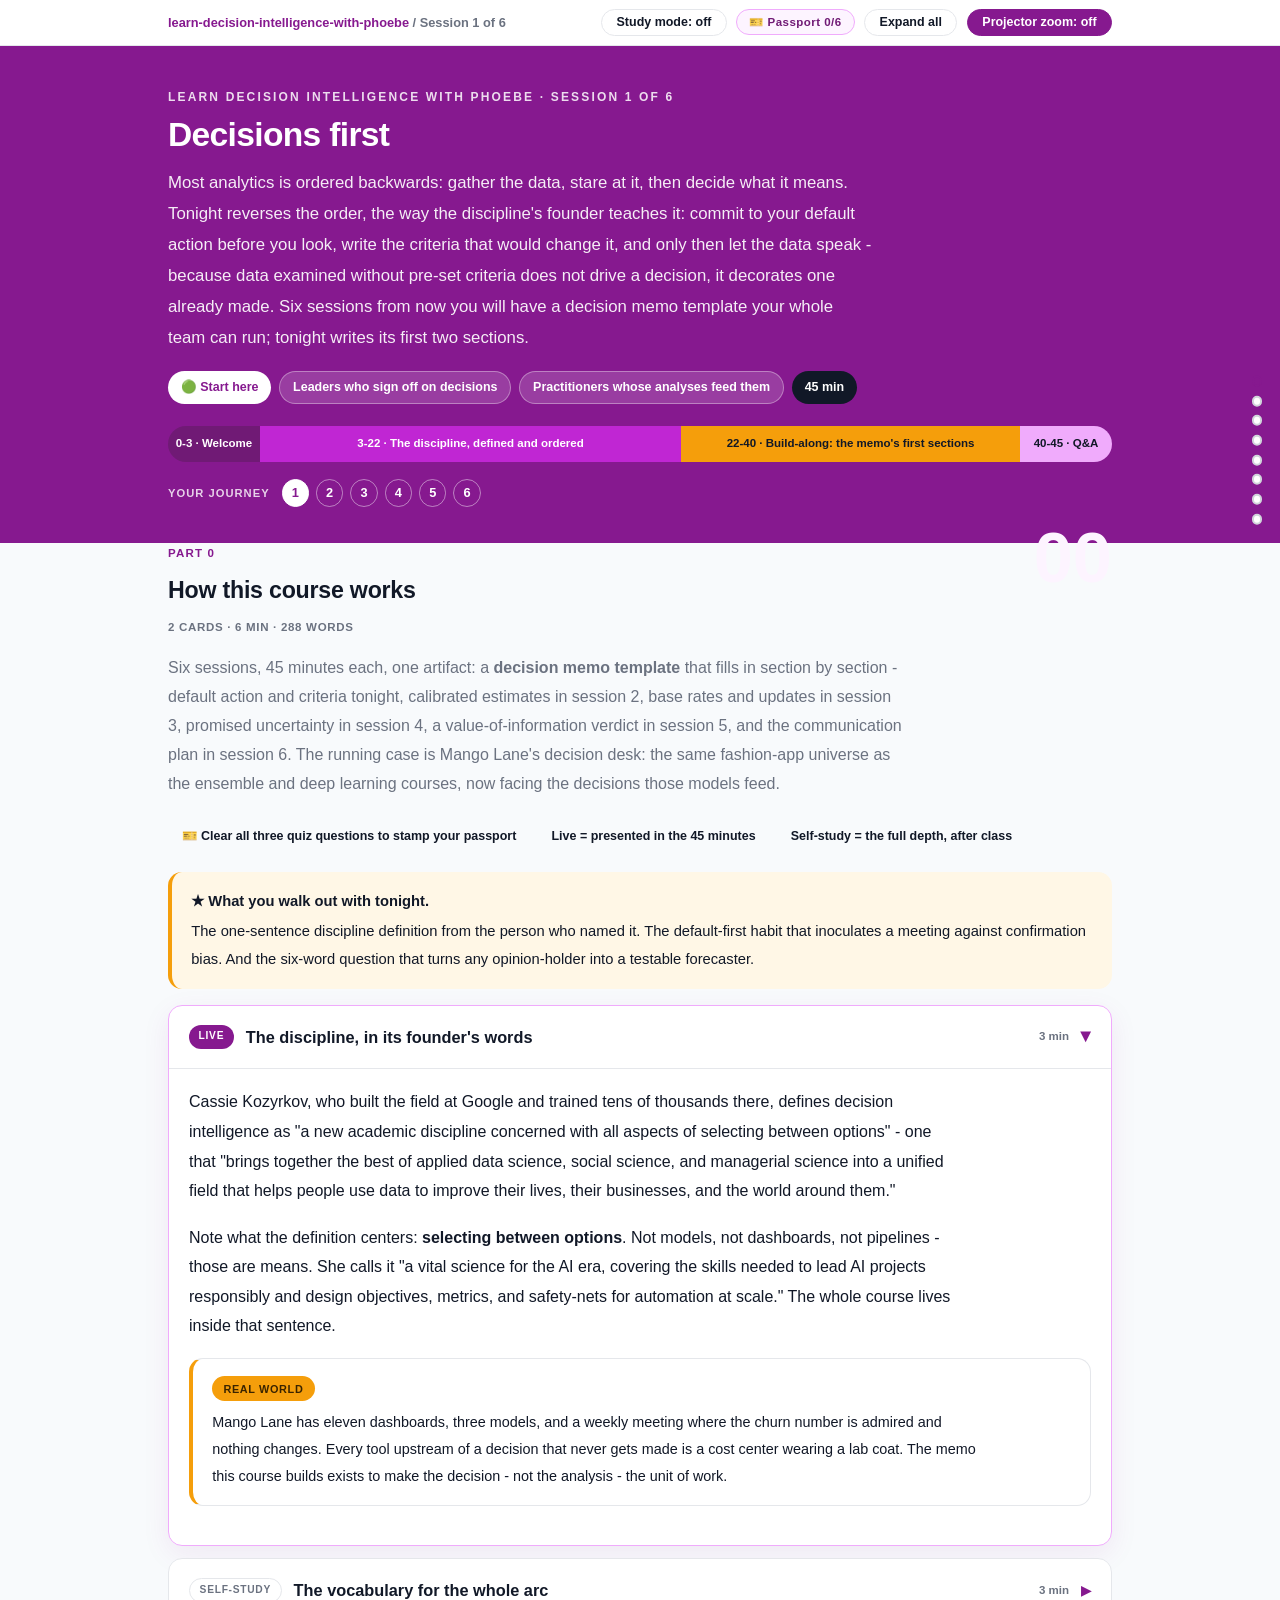
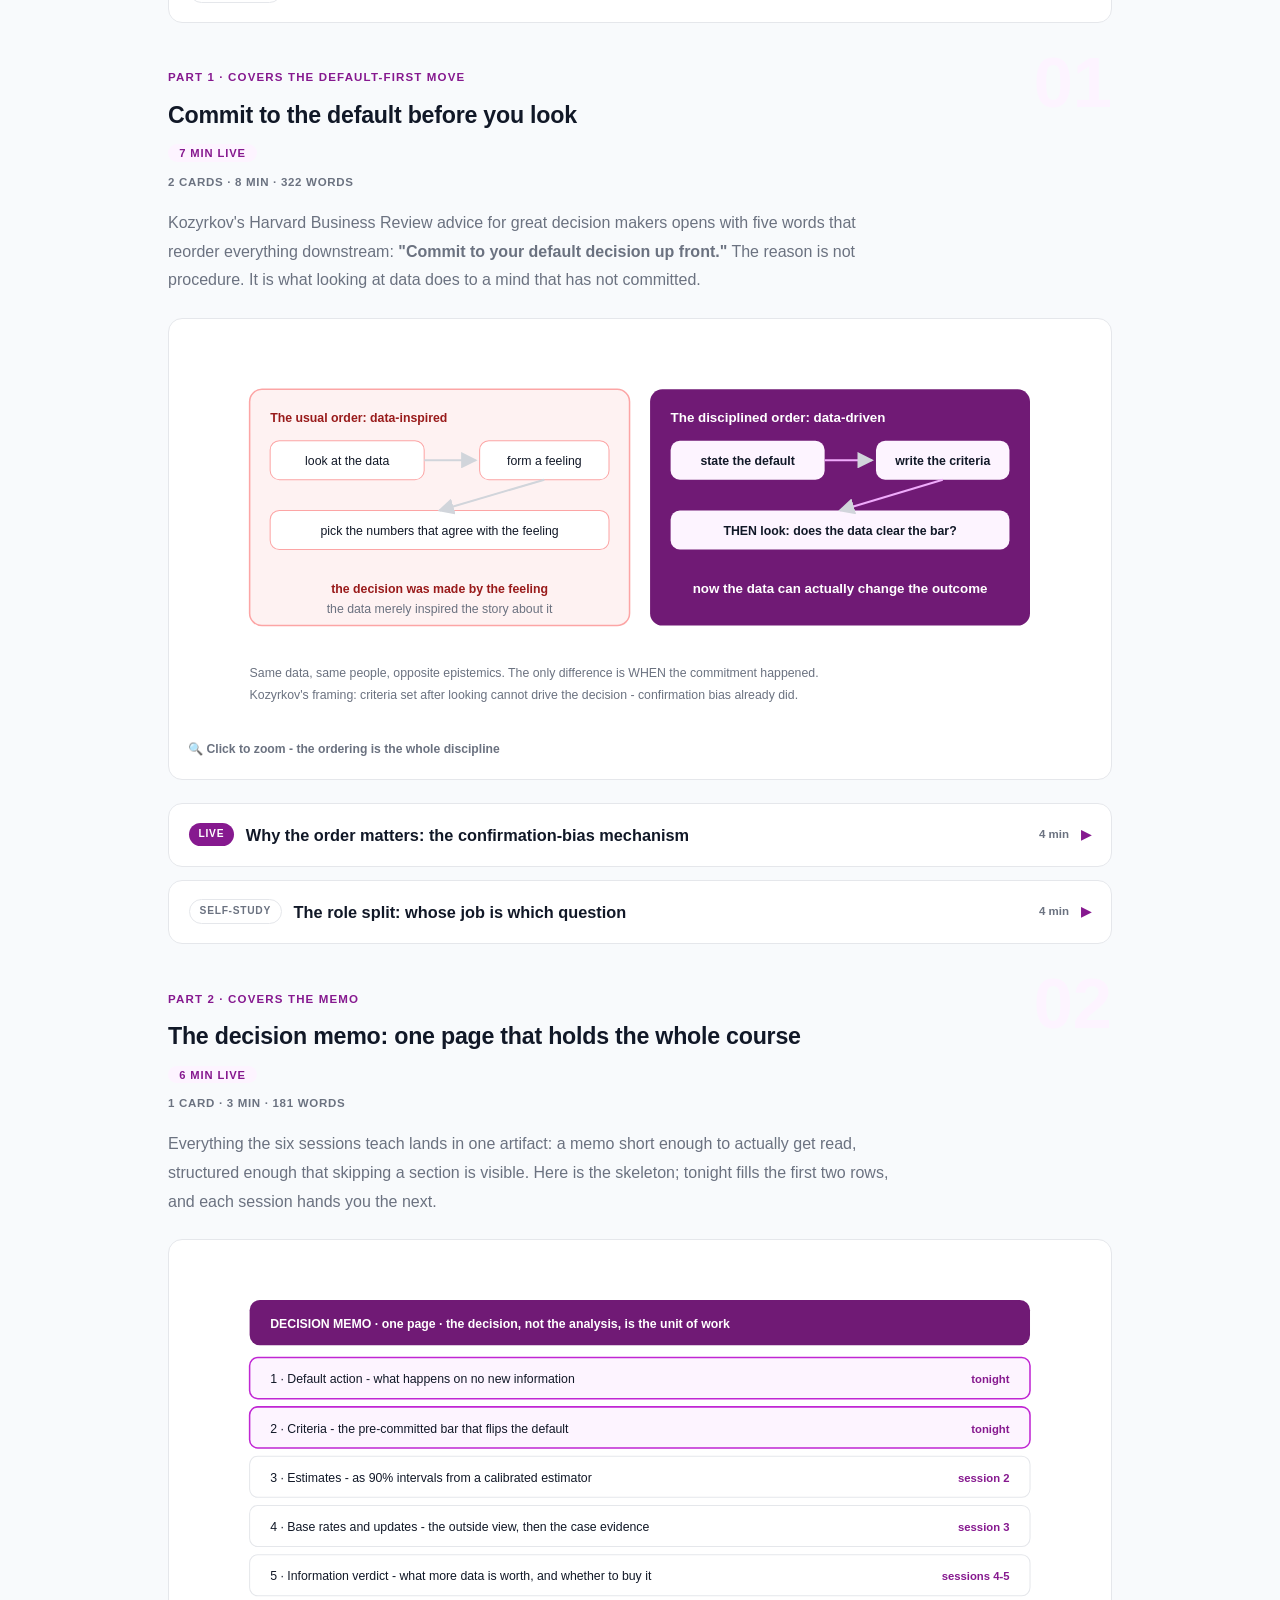
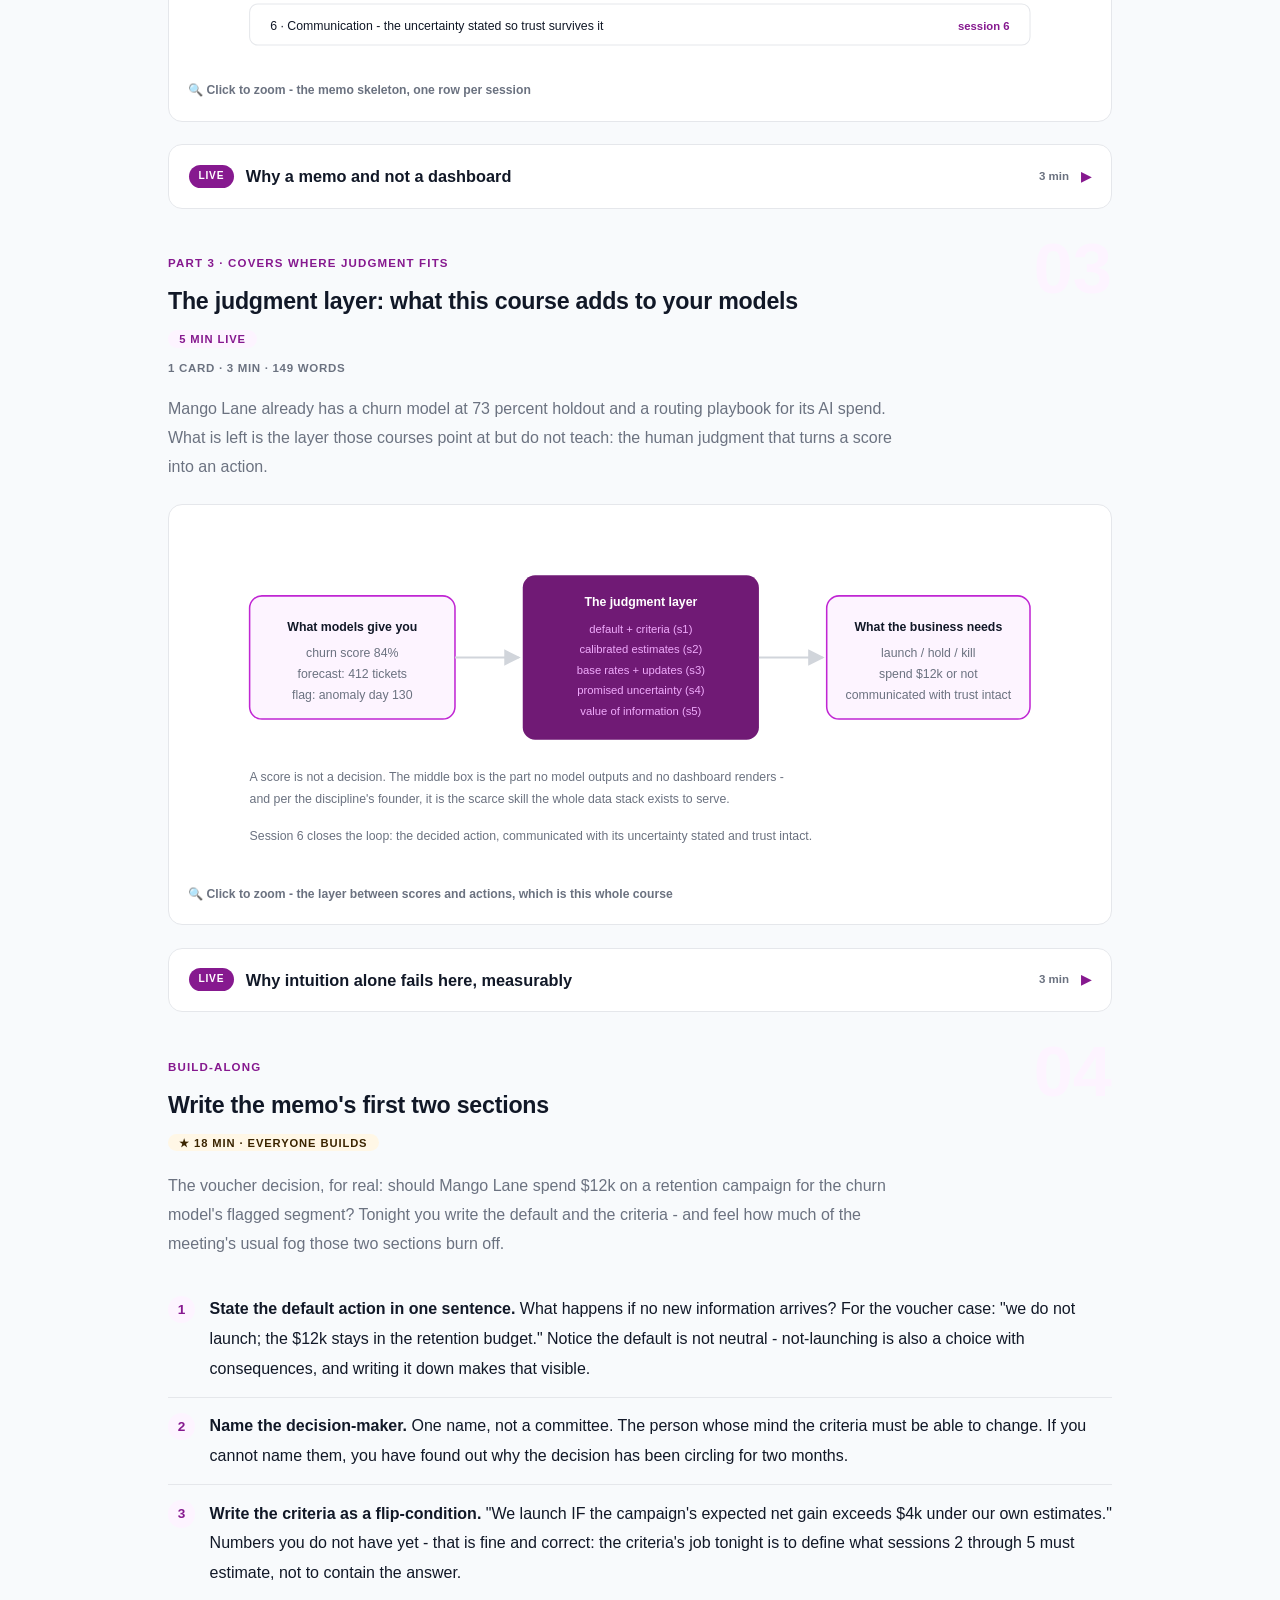
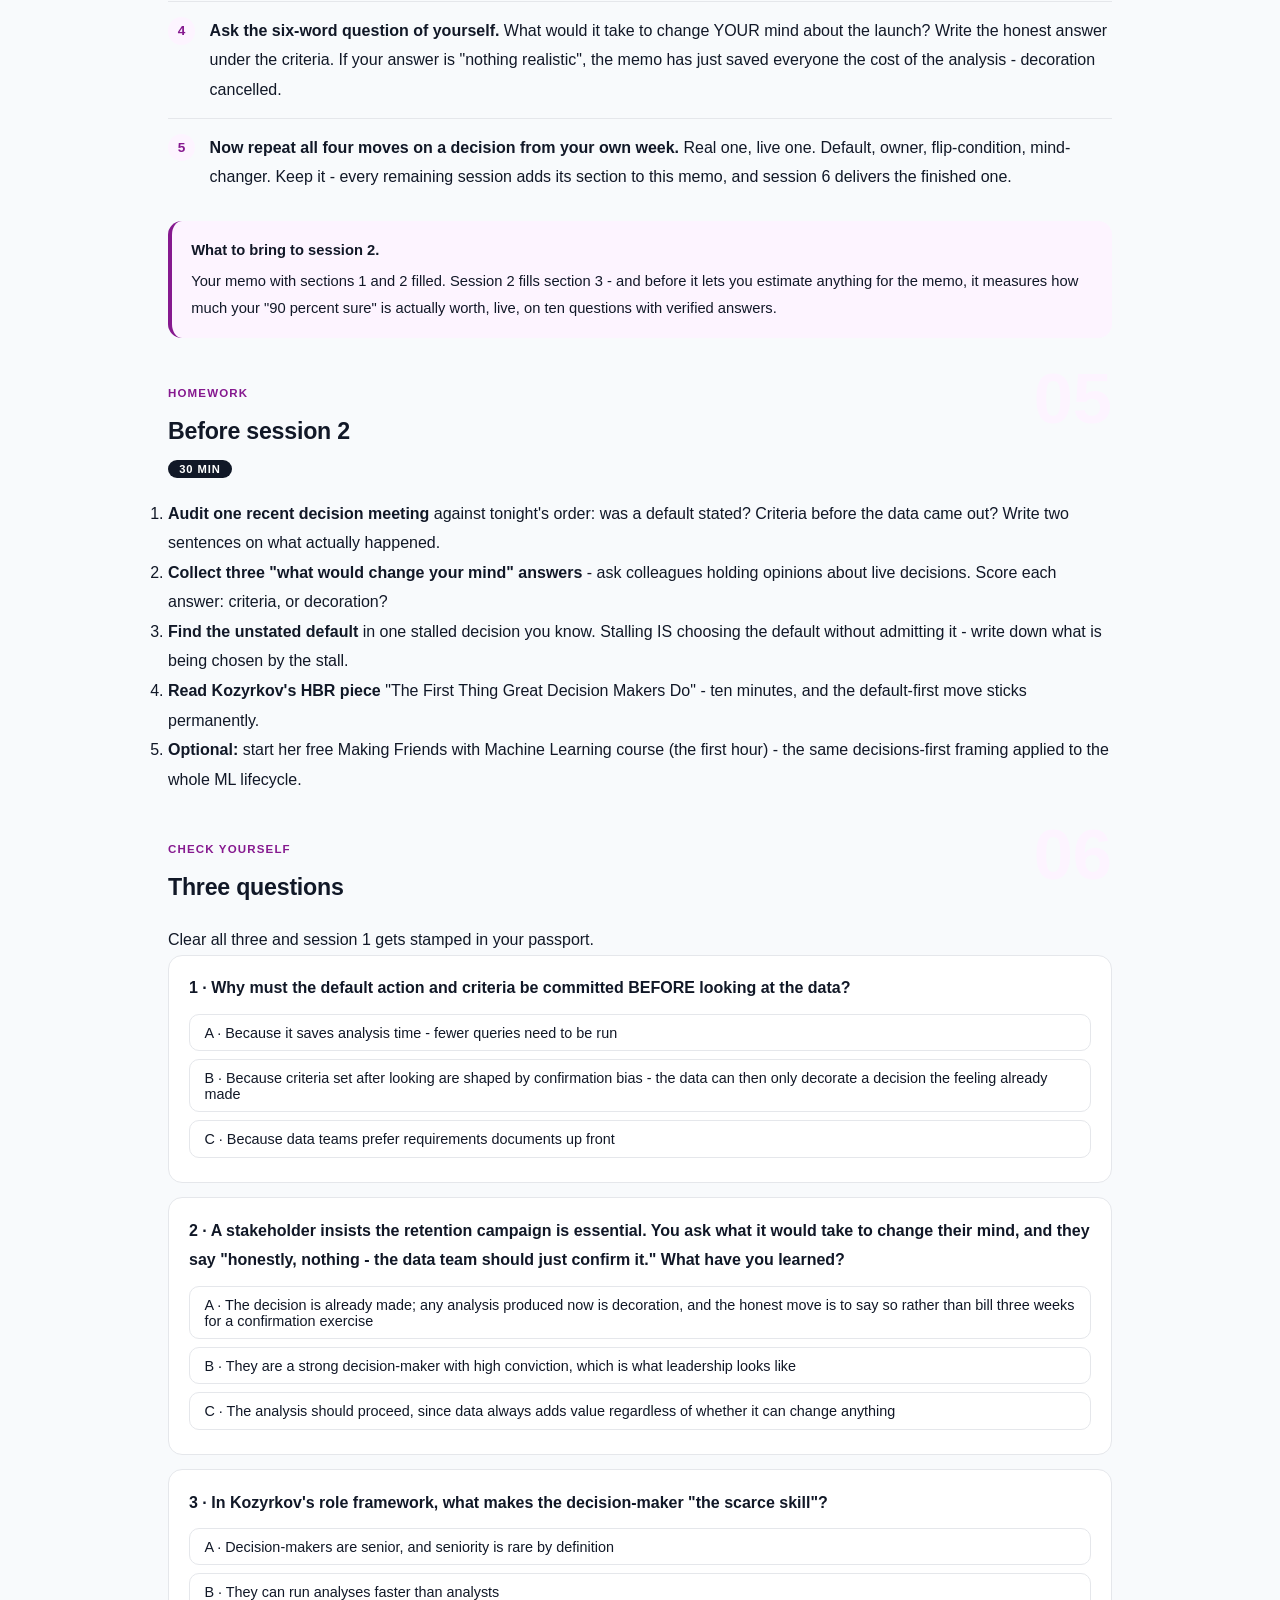
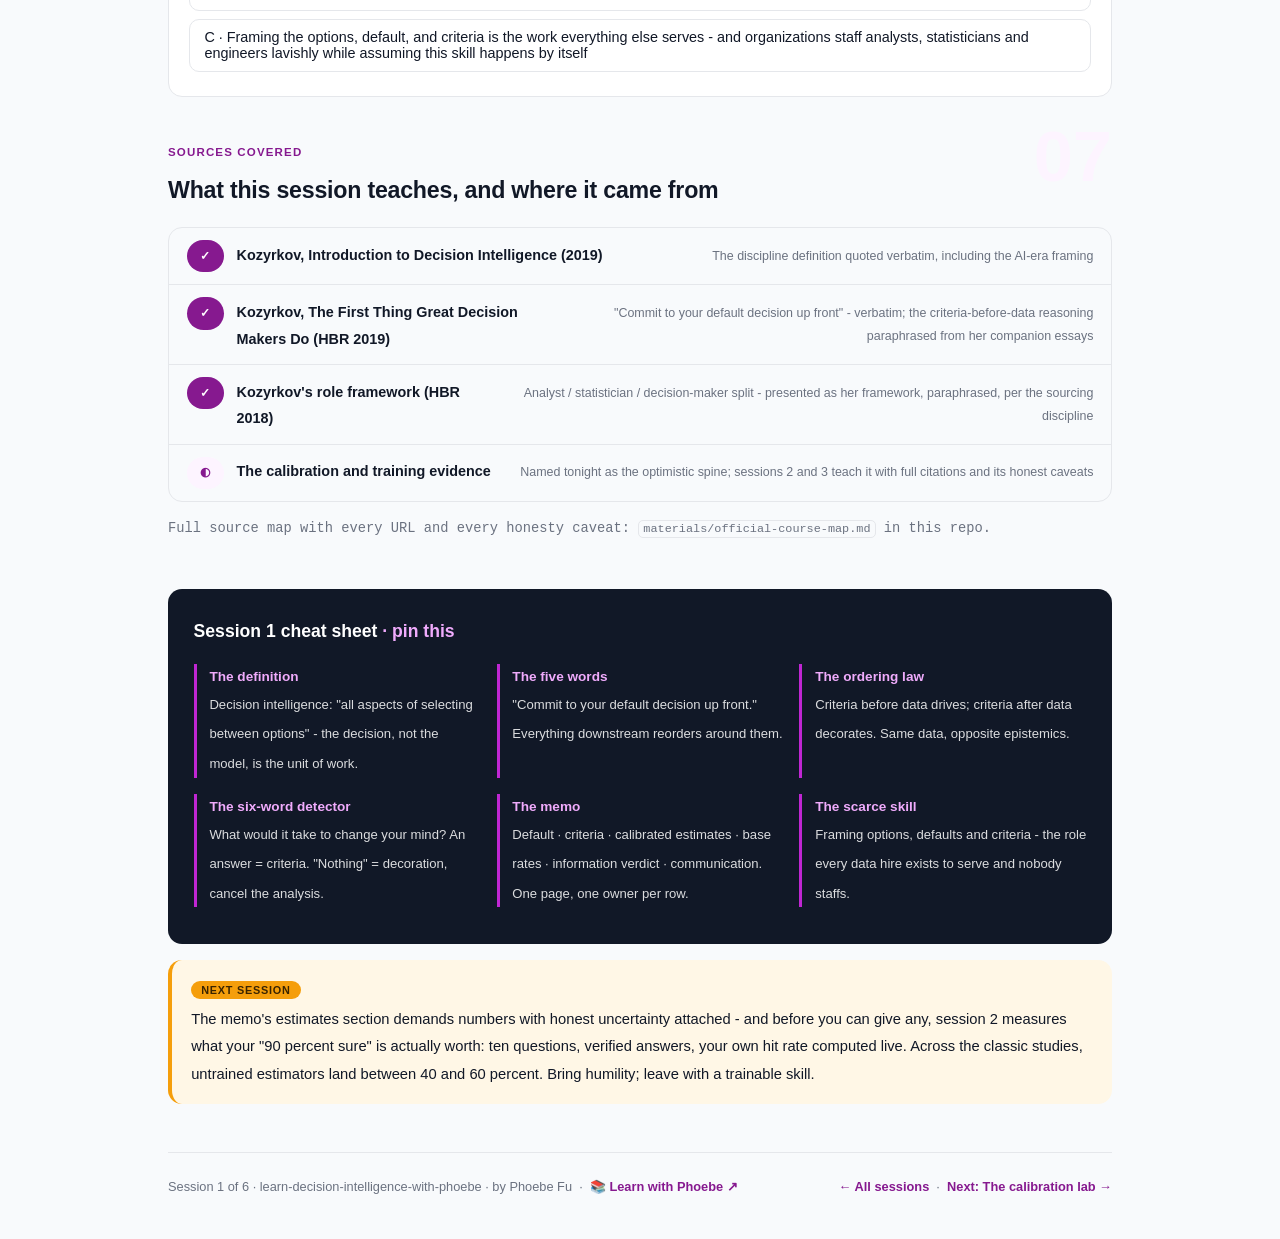
==== courses/01-decisions-first.html @ 4a006fa1 "Give this course its own passport storage key PASSPORT_KEY in assets/app.js was still "lwp-passport:" ====
<!DOCTYPE html>
<html lang="en">
<head>
<meta charset="UTF-8">
<meta name="viewport" content="width=device-width, initial-scale=1.0">
<!-- social:start -->
<meta name="description" content="Session 1 of 6. Decisions first, data second: commit to the default up front, set criteria before looking, and ask what would change your mind - the Kozyrkov discipline that stops data from becoming decoration.">
<meta property="og:type" content="article">
<meta property="og:site_name" content="Learn with Phoebe">
<meta property="og:title" content="Decisions first - learn decision intelligence with phoebe">
<meta property="og:description" content="Session 1 of 6. Commit to the default up front, criteria before data - or the data merely decorates.">
<meta property="og:url" content="https://phoebefu6.github.io/learn-decision-intelligence-with-phoebe/courses/01-decisions-first.html">
<meta property="og:image" content="https://phoebefu6.github.io/learn-decision-intelligence-with-phoebe/assets/og-cover.png">
<meta property="og:image:width" content="1200">
<meta property="og:image:height" content="630">
<meta name="twitter:card" content="summary_large_image">
<meta name="twitter:title" content="Decisions first - learn decision intelligence with phoebe">
<meta name="twitter:description" content="Session 1 of 6. Commit to the default up front, criteria before data.">
<meta name="twitter:image" content="https://phoebefu6.github.io/learn-decision-intelligence-with-phoebe/assets/og-cover.png">
<!-- social:end -->
<title>Session 1 · Decisions first - learn decision intelligence with phoebe</title>
<link rel="stylesheet" href="../assets/style.css?v=1">
</head>
<body>

<div class="toolbar">
  <div class="wrap">
    <span class="crumb"><a href="../index.html">learn-decision-intelligence-with-phoebe</a> / Session 1 of 6</span>
    <button class="btn" id="toggle-all" type="button">Expand all</button>
    <button class="btn primary" id="zoom-toggle" type="button">Projector zoom: off</button>
  </div>
</div>

<header class="masthead">
  <div class="wrap">
    <div class="eyebrow">Learn Decision Intelligence with Phoebe · Session 1 of 6</div>
    <h1>Decisions <span class="accent">first</span></h1>
    <p class="sub">Most analytics is ordered backwards: gather the data, stare at it, then decide what it means. Tonight reverses the order, the way the discipline's founder teaches it: commit to your default action before you look, write the criteria that would change it, and only then let the data speak - because data examined without pre-set criteria does not drive a decision, it decorates one already made. Six sessions from now you will have a decision memo template your whole team can run; tonight writes its first two sections.</p>
    <div class="chip-row">
      <span class="chip level">🟢 Start here</span>
      <span class="chip audience">Leaders who sign off on decisions</span>
      <span class="chip audience">Practitioners whose analyses feed them</span>
      <span class="chip time">45 min</span>
    </div>
    <div class="agenda">
      <span class="a1" style="flex:1">0-3 · Welcome</span>
      <span class="a2" style="flex:5">3-22 · The discipline, defined and ordered</span>
      <span class="a3" style="flex:4">22-40 · Build-along: the memo's first sections</span>
      <span class="a4" style="flex:1">40-45 · Q&amp;A</span>
    </div>
  </div>
</header>

<main class="wrap">

  <!-- ============ INTRO ============ -->
  <section class="section" id="intro">
    <div class="section-kicker">
      <span class="klabel">Part 0</span>
      <h2>How this course works</h2>
    </div>
    <p class="lede">Six sessions, 45 minutes each, one artifact: a <strong>decision memo template</strong> that fills in section by section - default action and criteria tonight, calibrated estimates in session 2, base rates and updates in session 3, promised uncertainty in session 4, a value-of-information verdict in session 5, and the communication plan in session 6. The running case is Mango Lane's decision desk: the same fashion-app universe as the ensemble and deep learning courses, now facing the decisions those models feed.</p>

    <div class="legend">
      <span class="pill">🎫 Clear all three quiz questions to stamp your passport</span>
      <span class="pill">Live = presented in the 45 minutes</span>
      <span class="pill">Self-study = the full depth, after class</span>
    </div>

    <div class="callout win">
      <p><strong>★ What you walk out with tonight.</strong> The one-sentence discipline definition from the person who named it. The default-first habit that inoculates a meeting against confirmation bias. And the six-word question that turns any opinion-holder into a testable forecaster.</p>
    </div>

    <details class="card" open>
      <summary><span class="mode live">Live</span>The discipline, in its founder's words<span class="mini">3 min</span><span class="caret">▶</span></summary>
      <div class="body">
        <p>Cassie Kozyrkov, who built the field at Google and trained tens of thousands there, defines decision intelligence as "a new academic discipline concerned with all aspects of selecting between options" - one that "brings together the best of applied data science, social science, and managerial science into a unified field that helps people use data to improve their lives, their businesses, and the world around them."</p>
        <p>Note what the definition centers: <strong>selecting between options</strong>. Not models, not dashboards, not pipelines - those are means. She calls it "a vital science for the AI era, covering the skills needed to lead AI projects responsibly and design objectives, metrics, and safety-nets for automation at scale." The whole course lives inside that sentence.</p>
        <div class="callout example">
          <span class="ex-pill">Real world</span>
          <p>Mango Lane has eleven dashboards, three models, and a weekly meeting where the churn number is admired and nothing changes. Every tool upstream of a decision that never gets made is a cost center wearing a lab coat. The memo this course builds exists to make the decision - not the analysis - the unit of work.</p>
        </div>
      </div>
    </details>

    <details class="card">
      <summary><span class="mode self">Self-study</span>The vocabulary for the whole arc<span class="mini">3 min</span><span class="caret">▶</span></summary>
      <div class="body">
        <ul>
          <li><strong>Default action</strong> - what you will do if no further information arrives. Every real decision has one, usually unstated. Stating it is tonight's first move.</li>
          <li><strong>Decision criteria</strong> - the pre-committed rule: "we launch if the estimate clears X". Set before data, or the data gets fitted to the wish.</li>
          <li><strong>Calibration</strong> - whether your stated confidence matches your hit rate. Session 2 measures yours, live, and it will sting a little.</li>
          <li><strong>Base rate</strong> - how often things like this happen, before your case's details. Session 3's anchor.</li>
          <li><strong>Value of information</strong> - the most a study, test, or dataset is worth to THIS decision. Computable, and session 5 computes it live.</li>
        </ul>
      </div>
    </details>
  </section>

  <!-- ============ PART 1 ============ -->
  <section class="section" id="part-1">
    <div class="section-kicker">
      <span class="klabel">Part 1 · covers the default-first move</span>
      <h2>Commit to the default before you look</h2>
      <span class="tag concept">7 min live</span>
    </div>
    <p class="lede">Kozyrkov's Harvard Business Review advice for great decision makers opens with five words that reorder everything downstream: <strong>"Commit to your default decision up front."</strong> The reason is not procedure. It is what looking at data does to a mind that has not committed.</p>

    <figure class="zoomable">
      <svg viewBox="0 0 880 380" xmlns="http://www.w3.org/2000/svg" role="img" aria-label="Two orderings compared: looking at data before setting criteria lets confirmation bias fit the data to the wish, while committing to a default and criteria first makes the data genuinely decisive">
        <style>
          .d1aH { font: 800 13px Inter, sans-serif; fill: #fff; }
          .d1aB { font: 400 12px Inter, sans-serif; fill: #111827; }
          .d1aK { font: 700 12px Inter, sans-serif; fill: #111827; }
          .d1aR { font: 700 12px Inter, sans-serif; fill: #991B1B; }
          .d1aN { font: 400 12px Inter, sans-serif; fill: #6B7280; }
        </style>
        <defs>
          <marker id="d1Ar" markerWidth="8" markerHeight="8" refX="7" refY="4" orient="auto"><path d="M0,0 L8,4 L0,8 z" fill="#D1D5DB"/></marker>
        </defs>
        <rect x="60" y="50" width="370" height="230" rx="12" fill="#FEF2F2" stroke="#FCA5A5" stroke-width="1.5"/>
        <text class="d1aR" x="80" y="82">The usual order: data-inspired</text>
        <rect x="80" y="100" width="150" height="38" rx="9" fill="#fff" stroke="#FCA5A5"/>
        <text class="d1aB" x="155" y="124" text-anchor="middle">look at the data</text>
        <line x1="230" y1="119" x2="280" y2="119" stroke="#D1D5DB" stroke-width="2" marker-end="url(#d1Ar)"/>
        <rect x="284" y="100" width="126" height="38" rx="9" fill="#fff" stroke="#FCA5A5"/>
        <text class="d1aB" x="347" y="124" text-anchor="middle">form a feeling</text>
        <rect x="80" y="168" width="330" height="38" rx="9" fill="#fff" stroke="#FCA5A5"/>
        <text class="d1aB" x="245" y="192" text-anchor="middle">pick the numbers that agree with the feeling</text>
        <line x1="347" y1="138" x2="245" y2="168" stroke="#D1D5DB" stroke-width="2" marker-end="url(#d1Ar)"/>
        <text class="d1aR" x="245" y="248" text-anchor="middle">the decision was made by the feeling</text>
        <text class="d1aN" x="245" y="268" text-anchor="middle">the data merely inspired the story about it</text>
        <rect x="450" y="50" width="370" height="230" rx="12" fill="#701A75"/>
        <text class="d1aH" x="470" y="82">The disciplined order: data-driven</text>
        <rect x="470" y="100" width="150" height="38" rx="9" fill="#FDF4FF"/>
        <text class="d1aK" x="545" y="124" text-anchor="middle">state the default</text>
        <line x1="620" y1="119" x2="666" y2="119" stroke="#F0ABFC" stroke-width="2" marker-end="url(#d1Ar)"/>
        <rect x="670" y="100" width="130" height="38" rx="9" fill="#FDF4FF"/>
        <text class="d1aK" x="735" y="124" text-anchor="middle">write the criteria</text>
        <rect x="470" y="168" width="330" height="38" rx="9" fill="#FDF4FF"/>
        <text class="d1aK" x="635" y="192" text-anchor="middle">THEN look: does the data clear the bar?</text>
        <line x1="735" y1="138" x2="635" y2="168" stroke="#F0ABFC" stroke-width="2" marker-end="url(#d1Ar)"/>
        <text class="d1aH" x="635" y="248" text-anchor="middle">now the data can actually change the outcome</text>
        <text class="d1aN" x="60" y="330">Same data, same people, opposite epistemics. The only difference is WHEN the commitment happened.</text>
        <text class="d1aN" x="60" y="352">Kozyrkov's framing: criteria set after looking cannot drive the decision - confirmation bias already did.</text>
      </svg>
      <figcaption>🔍 Click to zoom - the ordering is the whole discipline</figcaption>
    </figure>

    <details class="card">
      <summary><span class="mode live">Live</span>Why the order matters: the confirmation-bias mechanism<span class="mini">4 min</span><span class="caret">▶</span></summary>
      <div class="body">
        <p>Once a mind holds a preferred conclusion, data becomes a buffet: reach for what agrees, explain away what does not. Nobody experiences themselves doing it - that is what makes it bias rather than lying. Kozyrkov's essays frame the fix as an ordering constraint, not a virtue: <strong>if the criteria exist before the data arrives, the data can genuinely overturn the default. If they come after, the criteria were reverse-engineered from the wish.</strong></p>
        <p>The default itself is not a guess at the answer. It is the honest statement of what happens on no-new-information: keep the current voucher policy, do not launch, wait a quarter. Stating it out loud does two things - it exposes who actually holds the decision, and it converts the meeting's question from "what does the data say" to the answerable "does the data clear OUR pre-stated bar".</p>
        <div class="callout tip">
          <p><strong>The six-word tool.</strong> Kozyrkov's signature question for any opinion-holder: <strong>what would it take to change your mind?</strong> A person with an answer is a decision-maker with criteria; a person without one is decoration around a foregone conclusion - and knowing which you are talking to changes what an analysis is worth building.</p>
        </div>
      </div>
    </details>

    <details class="card">
      <summary><span class="mode self">Self-study</span>The role split: whose job is which question<span class="mini">4 min</span><span class="caret">▶</span></summary>
      <div class="body">
        <p>Kozyrkov's framework for data teams, paraphrased from her Harvard Business Review essay on great analysts: the roles answer different questions and mixing them up burns both.</p>
        <table class="clean">
          <tr><th>Role</th><th>Question</th><th>Speed vs rigor</th></tr>
          <tr><td><strong>Analyst</strong></td><td>What is in the data? What is worth a closer look?</td><td>Fast exploration - conclusions stay INSIDE the data looked at</td></tr>
          <tr><td><strong>Statistician</strong></td><td>Can we responsibly conclude this beyond the data?</td><td>Slow rigor - the ones who keep you from fooling yourself</td></tr>
          <tr><td><strong>ML engineer</strong></td><td>Can we automate this at scale?</td><td>Production discipline</td></tr>
          <tr><td><strong>Decision-maker</strong></td><td>What are the options, the default, the criteria?</td><td>The scarce skill the other three exist to serve</td></tr>
        </table>
        <p>The failure mode her framework names: organizations hire the first three lavishly and assume the fourth happens by itself. It does not - which is why this course exists and why its audience chip says leaders AND practitioners.</p>
      </div>
    </details>
  </section>

  <!-- ============ PART 2 ============ -->
  <section class="section" id="part-2">
    <div class="section-kicker">
      <span class="klabel">Part 2 · covers the memo</span>
      <h2>The decision memo: one page that holds the whole course</h2>
      <span class="tag concept">6 min live</span>
    </div>
    <p class="lede">Everything the six sessions teach lands in one artifact: a memo short enough to actually get read, structured enough that skipping a section is visible. Here is the skeleton; tonight fills the first two rows, and each session hands you the next.</p>

    <figure class="zoomable">
      <svg viewBox="0 0 880 400" xmlns="http://www.w3.org/2000/svg" role="img" aria-label="The decision memo skeleton: six sections - default action, criteria, calibrated estimates, base rates and updates, value of information verdict, communication plan - each mapped to the session that teaches it">
        <style>
          .d1bH { font: 700 12px Inter, sans-serif; fill: #fff; }
          .d1bB { font: 400 12px Inter, sans-serif; fill: #111827; }
          .d1bS { font: 700 11px Inter, sans-serif; fill: #86198F; }
          .d1bN { font: 400 12px Inter, sans-serif; fill: #6B7280; }
        </style>
        <rect x="60" y="40" width="760" height="44" rx="10" fill="#701A75"/>
        <text class="d1bH" x="80" y="67">DECISION MEMO · one page · the decision, not the analysis, is the unit of work</text>
        <rect x="60" y="96" width="760" height="40" rx="8" fill="#FDF4FF" stroke="#C026D3" stroke-width="1.5"/>
        <text class="d1bB" x="80" y="121">1 · Default action - what happens on no new information</text>
        <text class="d1bS" x="800" y="121" text-anchor="end">tonight</text>
        <rect x="60" y="144" width="760" height="40" rx="8" fill="#FDF4FF" stroke="#C026D3" stroke-width="1.5"/>
        <text class="d1bB" x="80" y="169">2 · Criteria - the pre-committed bar that flips the default</text>
        <text class="d1bS" x="800" y="169" text-anchor="end">tonight</text>
        <rect x="60" y="192" width="760" height="40" rx="8" fill="#fff" stroke="#E5E7EB"/>
        <text class="d1bB" x="80" y="217">3 · Estimates - as 90% intervals from a calibrated estimator</text>
        <text class="d1bS" x="800" y="217" text-anchor="end">session 2</text>
        <rect x="60" y="240" width="760" height="40" rx="8" fill="#fff" stroke="#E5E7EB"/>
        <text class="d1bB" x="80" y="265">4 · Base rates and updates - the outside view, then the case evidence</text>
        <text class="d1bS" x="800" y="265" text-anchor="end">session 3</text>
        <rect x="60" y="288" width="760" height="40" rx="8" fill="#fff" stroke="#E5E7EB"/>
        <text class="d1bB" x="80" y="313">5 · Information verdict - what more data is worth, and whether to buy it</text>
        <text class="d1bS" x="800" y="313" text-anchor="end">sessions 4-5</text>
        <rect x="60" y="336" width="760" height="40" rx="8" fill="#fff" stroke="#E5E7EB"/>
        <text class="d1bB" x="80" y="361">6 · Communication - the uncertainty stated so trust survives it</text>
        <text class="d1bS" x="800" y="361" text-anchor="end">session 6</text>
      </svg>
      <figcaption>🔍 Click to zoom - the memo skeleton, one row per session</figcaption>
    </figure>

    <details class="card">
      <summary><span class="mode live">Live</span>Why a memo and not a dashboard<span class="mini">3 min</span><span class="caret">▶</span></summary>
      <div class="body">
        <p>A dashboard answers "what is happening"; a memo answers "what are we doing about it, and what would change that". The dashboard has no default action, no criteria, no owner - which is precisely why eleven of them can coexist with zero decisions at Mango Lane. The memo's six rows are each a question someone must own, and an empty row is a visible confession rather than a silent gap.</p>
        <p>It is also deliberately one page. A decision that cannot state its default, bar, estimates and verdict in a page is not a complex decision - it is an unmade one hiding in length.</p>
        <div class="callout example">
          <span class="ex-pill">Real world</span>
          <p>The voucher question that runs through this course - "spend $12k on a retention campaign for the flagged segment?" - has sat in Mango Lane's backlog for two months, revisited weekly, never decided. Not for lack of data: the churn model works. For lack of a stated default and a bar. Tonight it gets both, and by session 5 the memo will say precisely what the much-requested "more analysis" is worth: less than it costs.</p>
        </div>
      </div>
    </details>
  </section>

  <!-- ============ PART 3 ============ -->
  <section class="section" id="part-3">
    <div class="section-kicker">
      <span class="klabel">Part 3 · covers where judgment fits</span>
      <h2>The judgment layer: what this course adds to your models</h2>
      <span class="tag concept">5 min live</span>
    </div>
    <p class="lede">Mango Lane already has a churn model at 73 percent holdout and a routing playbook for its AI spend. What is left is the layer those courses point at but do not teach: the human judgment that turns a score into an action.</p>

    <figure class="zoomable">
      <svg viewBox="0 0 880 340" xmlns="http://www.w3.org/2000/svg" role="img" aria-label="The judgment layer sits between model outputs and actions: models produce scores, the decision layer adds defaults, criteria, calibration, base rates and value of information, and actions come out">
        <style>
          .d1cH { font: 700 12px Inter, sans-serif; fill: #fff; }
          .d1cB { font: 400 11px Inter, sans-serif; fill: #F0ABFC; }
          .d1cK { font: 700 12px Inter, sans-serif; fill: #111827; }
          .d1cN { font: 400 12px Inter, sans-serif; fill: #6B7280; }
        </style>
        <defs>
          <marker id="d1Cr" markerWidth="8" markerHeight="8" refX="7" refY="4" orient="auto"><path d="M0,0 L8,4 L0,8 z" fill="#D1D5DB"/></marker>
        </defs>
        <rect x="60" y="70" width="200" height="120" rx="12" fill="#FDF4FF" stroke="#C026D3" stroke-width="1.5"/>
        <text class="d1cK" x="160" y="104" text-anchor="middle">What models give you</text>
        <text class="d1cN" x="160" y="130" text-anchor="middle">churn score 84%</text>
        <text class="d1cN" x="160" y="150" text-anchor="middle">forecast: 412 tickets</text>
        <text class="d1cN" x="160" y="170" text-anchor="middle">flag: anomaly day 130</text>
        <line x1="260" y1="130" x2="322" y2="130" stroke="#D1D5DB" stroke-width="2" marker-end="url(#d1Cr)"/>
        <rect x="326" y="50" width="230" height="160" rx="12" fill="#701A75"/>
        <text class="d1cH" x="441" y="80" text-anchor="middle">The judgment layer</text>
        <text class="d1cB" x="441" y="106" text-anchor="middle">default + criteria (s1)</text>
        <text class="d1cB" x="441" y="126" text-anchor="middle">calibrated estimates (s2)</text>
        <text class="d1cB" x="441" y="146" text-anchor="middle">base rates + updates (s3)</text>
        <text class="d1cB" x="441" y="166" text-anchor="middle">promised uncertainty (s4)</text>
        <text class="d1cB" x="441" y="186" text-anchor="middle">value of information (s5)</text>
        <line x1="556" y1="130" x2="618" y2="130" stroke="#D1D5DB" stroke-width="2" marker-end="url(#d1Cr)"/>
        <rect x="622" y="70" width="198" height="120" rx="12" fill="#FDF4FF" stroke="#C026D3" stroke-width="1.5"/>
        <text class="d1cK" x="721" y="104" text-anchor="middle">What the business needs</text>
        <text class="d1cN" x="721" y="130" text-anchor="middle">launch / hold / kill</text>
        <text class="d1cN" x="721" y="150" text-anchor="middle">spend $12k or not</text>
        <text class="d1cN" x="721" y="170" text-anchor="middle">communicated with trust intact</text>
        <text class="d1cN" x="60" y="250">A score is not a decision. The middle box is the part no model outputs and no dashboard renders -</text>
        <text class="d1cN" x="60" y="272">and per the discipline's founder, it is the scarce skill the whole data stack exists to serve.</text>
        <text class="d1cN" x="60" y="308">Session 6 closes the loop: the decided action, communicated with its uncertainty stated and trust intact.</text>
      </svg>
      <figcaption>🔍 Click to zoom - the layer between scores and actions, which is this whole course</figcaption>
    </figure>

    <details class="card">
      <summary><span class="mode live">Live</span>Why intuition alone fails here, measurably<span class="mini">3 min</span><span class="caret">▶</span></summary>
      <div class="body">
        <p>The judgment layer cannot be vibes, because human judgment has measured, replicated failure modes exactly where decisions live. Two the course will demonstrate on you, not at you:</p>
        <ul>
          <li><strong>Overconfidence:</strong> across the classic calibration literature, untrained people asked for 90 percent confidence intervals capture the truth far less often - typical hit rates run 40 to 60 percent. Session 2's live lab measures yours; almost everyone's first number stings.</li>
          <li><strong>Neglected base rates:</strong> the case's vivid details crowd out how often things like this actually happen. Session 3's forecast game makes the cost visible: a bot that only ever forecasts the base rate is embarrassingly hard to beat.</li>
        </ul>
        <p>Both are trainable - that is the course's optimistic spine. A roughly 45-minute probabilistic-reasoning module measurably improved forecasters' accuracy for months in the largest forecasting tournament ever run. Judgment is a skill with a gym, and sessions 2 and 3 are the gym.</p>
      </div>
    </details>
  </section>

  <!-- ============ DEMO ============ -->
  <section class="section" id="demo-1">
    <div class="section-kicker">
      <span class="klabel">Build-along</span>
      <h2>Write the memo's first two sections</h2>
      <span class="tag demo">★ 18 min · everyone builds</span>
    </div>
    <p class="lede">The voucher decision, for real: should Mango Lane spend $12k on a retention campaign for the churn model's flagged segment? Tonight you write the default and the criteria - and feel how much of the meeting's usual fog those two sections burn off.</p>

    <div class="steps">
      <div class="step"><p><strong>State the default action in one sentence.</strong> What happens if no new information arrives? For the voucher case: "we do not launch; the $12k stays in the retention budget." Notice the default is not neutral - not-launching is also a choice with consequences, and writing it down makes that visible.</p></div>
      <div class="step"><p><strong>Name the decision-maker.</strong> One name, not a committee. The person whose mind the criteria must be able to change. If you cannot name them, you have found out why the decision has been circling for two months.</p></div>
      <div class="step"><p><strong>Write the criteria as a flip-condition.</strong> "We launch IF the campaign's expected net gain exceeds $4k under our own estimates." Numbers you do not have yet - that is fine and correct: the criteria's job tonight is to define what sessions 2 through 5 must estimate, not to contain the answer.</p></div>
      <div class="step"><p><strong>Ask the six-word question of yourself.</strong> What would it take to change YOUR mind about the launch? Write the honest answer under the criteria. If your answer is "nothing realistic", the memo has just saved everyone the cost of the analysis - decoration cancelled.</p></div>
      <div class="step"><p><strong>Now repeat all four moves on a decision from your own week.</strong> Real one, live one. Default, owner, flip-condition, mind-changer. Keep it - every remaining session adds its section to this memo, and session 6 delivers the finished one.</p></div>
    </div>

    <div class="callout tip">
      <p><strong>What to bring to session 2.</strong> Your memo with sections 1 and 2 filled. Session 2 fills section 3 - and before it lets you estimate anything for the memo, it measures how much your "90 percent sure" is actually worth, live, on ten questions with verified answers.</p>
    </div>
  </section>

  <!-- ============ HOMEWORK ============ -->
  <section class="section" id="exercise">
    <div class="section-kicker">
      <span class="klabel">Homework</span>
      <h2>Before session 2</h2>
      <span class="tag exercise">30 min</span>
    </div>
    <ol>
      <li><strong>Audit one recent decision meeting</strong> against tonight's order: was a default stated? Criteria before the data came out? Write two sentences on what actually happened.</li>
      <li><strong>Collect three "what would change your mind" answers</strong> - ask colleagues holding opinions about live decisions. Score each answer: criteria, or decoration?</li>
      <li><strong>Find the unstated default</strong> in one stalled decision you know. Stalling IS choosing the default without admitting it - write down what is being chosen by the stall.</li>
      <li><strong>Read Kozyrkov's HBR piece</strong> "The First Thing Great Decision Makers Do" - ten minutes, and the default-first move sticks permanently.</li>
      <li><strong>Optional:</strong> start her free Making Friends with Machine Learning course (the first hour) - the same decisions-first framing applied to the whole ML lifecycle.</li>
    </ol>
  </section>

  <!-- ============ QUIZ ============ -->
  <section class="section" id="quiz">
    <div class="section-kicker">
      <span class="klabel">Check yourself</span>
      <h2>Three questions</h2>
    </div>
    <p>Clear all three and session 1 gets stamped in your passport.</p>

    <div class="quiz-q" data-answer="1">
      <p class="qtext">1 · Why must the default action and criteria be committed BEFORE looking at the data?</p>
      <button class="qopt" type="button">A · Because it saves analysis time - fewer queries need to be run</button>
      <button class="qopt" type="button">B · Because criteria set after looking are shaped by confirmation bias - the data can then only decorate a decision the feeling already made</button>
      <button class="qopt" type="button">C · Because data teams prefer requirements documents up front</button>
      <p class="qwhy">The ordering constraint is the discipline's core move: pre-committed criteria let data genuinely overturn the default; post-hoc criteria get reverse-engineered from the wish, invisibly, by normal human minds. Kozyrkov's five-word version: commit to your default decision up front.</p>
    </div>

    <div class="quiz-q" data-answer="0">
      <p class="qtext">2 · A stakeholder insists the retention campaign is essential. You ask what it would take to change their mind, and they say "honestly, nothing - the data team should just confirm it." What have you learned?</p>
      <button class="qopt" type="button">A · The decision is already made; any analysis produced now is decoration, and the honest move is to say so rather than bill three weeks for a confirmation exercise</button>
      <button class="qopt" type="button">B · They are a strong decision-maker with high conviction, which is what leadership looks like</button>
      <button class="qopt" type="button">C · The analysis should proceed, since data always adds value regardless of whether it can change anything</button>
      <p class="qwhy">The six-word question is a detector: an answer names criteria; "nothing" names a foregone conclusion. Analysis that cannot change an outcome has zero decision value - session 5 makes that literal with a formula, and it prices this analysis at exactly $0.</p>
    </div>

    <div class="quiz-q" data-answer="2">
      <p class="qtext">3 · In Kozyrkov's role framework, what makes the decision-maker "the scarce skill"?</p>
      <button class="qopt" type="button">A · Decision-makers are senior, and seniority is rare by definition</button>
      <button class="qopt" type="button">B · They can run analyses faster than analysts</button>
      <button class="qopt" type="button">C · Framing the options, default, and criteria is the work everything else serves - and organizations staff analysts, statisticians and engineers lavishly while assuming this skill happens by itself</button>
      <p class="qwhy">Her framework (paraphrased from the HBR analyst essay): analysts explore fast, statisticians conclude carefully, engineers automate - and all three serve a decision question someone must frame well. The framing skill gets no headcount line, which is why data stacks outnumber good decisions.</p>
    </div>

    <p class="quiz-score"></p>
  </section>

  <!-- ============ OFFICIAL COVERAGE ============ -->
  <section class="section" id="official">
    <div class="section-kicker">
      <span class="klabel">Sources covered</span>
      <h2>What this session teaches, and where it came from</h2>
    </div>
    <div class="covered">
      <div class="covered-row"><span class="status pill solid">✓</span><span class="name">Kozyrkov, Introduction to Decision Intelligence (2019)</span><span class="note">The discipline definition quoted verbatim, including the AI-era framing</span></div>
      <div class="covered-row"><span class="status pill solid">✓</span><span class="name">Kozyrkov, The First Thing Great Decision Makers Do (HBR 2019)</span><span class="note">"Commit to your default decision up front" - verbatim; the criteria-before-data reasoning paraphrased from her companion essays</span></div>
      <div class="covered-row"><span class="status pill solid">✓</span><span class="name">Kozyrkov's role framework (HBR 2018)</span><span class="note">Analyst / statistician / decision-maker split - presented as her framework, paraphrased, per the sourcing discipline</span></div>
      <div class="covered-row"><span class="status pill light">◐</span><span class="name">The calibration and training evidence</span><span class="note">Named tonight as the optimistic spine; sessions 2 and 3 teach it with full citations and its honest caveats</span></div>
    </div>
    <p class="mono" style="margin-top:14px">Full source map with every URL and every honesty caveat: <span class="mono">materials/official-course-map.md</span> in this repo.</p>
  </section>

  <!-- ============ CHEAT SHEET ============ -->
  <section class="cheat" id="cheatsheet">
    <h3>Session 1 cheat sheet <span>· pin this</span></h3>
    <div class="grid-2">
      <div class="cheat-item"><b>The definition</b><span>Decision intelligence: "all aspects of selecting between options" - the decision, not the model, is the unit of work.</span></div>
      <div class="cheat-item"><b>The five words</b><span>"Commit to your default decision up front." Everything downstream reorders around them.</span></div>
      <div class="cheat-item"><b>The ordering law</b><span>Criteria before data drives; criteria after data decorates. Same data, opposite epistemics.</span></div>
      <div class="cheat-item"><b>The six-word detector</b><span>What would it take to change your mind? An answer = criteria. "Nothing" = decoration, cancel the analysis.</span></div>
      <div class="cheat-item"><b>The memo</b><span>Default · criteria · calibrated estimates · base rates · information verdict · communication. One page, one owner per row.</span></div>
      <div class="cheat-item"><b>The scarce skill</b><span>Framing options, defaults and criteria - the role every data hire exists to serve and nobody staffs.</span></div>
    </div>
  </section>

  <div class="callout next">
    <span class="nx-pill">Next session</span>
    <p>The memo's estimates section demands numbers with honest uncertainty attached - and before you can give any, session 2 measures what your "90 percent sure" is actually worth: ten questions, verified answers, your own hit rate computed live. Across the classic studies, untrained estimators land between 40 and 60 percent. Bring humility; leave with a trainable skill.</p>
  </div>

  <footer class="pagefoot">
    <span>Session 1 of 6 · learn-decision-intelligence-with-phoebe · by Phoebe Fu &nbsp;·&nbsp; 📚 <a href="https://phoebefu6.github.io/learn-with-phoebe/">Learn with Phoebe ↗</a></span>
    <span><a href="../index.html">← All sessions</a> &nbsp;·&nbsp; <a href="02-the-calibration-lab.html">Next: The calibration lab →</a></span>
  </footer>

</main>

<script src="../assets/app.js?v=2"></script>
</body>
</html>
---- assets/style.css ----
/* learn-mcp-with-phoebe - editorial bold design system
   Accent: SQLite blue #86198F · Ink navy #701A75 · Flagship: amber #F59E0B
   (CSS var names still read --indigo/--amber; they hold SQL-blue values.) */

:root {
  --indigo: #86198F;
  --indigo-deep: #701A75;
  --indigo-mid: #C026D3;
  --indigo-soft: #F0ABFC;
  --indigo-50: #FDF4FF;
  --ink: #111827;
  --muted: #6B7280;
  --faint: #D1D5DB;
  --hairline: #E5E7EB;
  --amber: #F59E0B;
  --amber-ink: #3A2400;
  --amber-50: #FFF7E6;
  --paper: #F8FAFC;
  --code-bg: #270A2B;
  --code-ink: #F5E3F7;
  --radius: 14px;
}

* { margin: 0; padding: 0; box-sizing: border-box; }

html { font-size: 16px; scroll-behavior: smooth; }
html.zoom-125 { font-size: 20px; }
html.zoom-150 { font-size: 24px; }

body {
  font-family: "Inter", -apple-system, BlinkMacSystemFont, "Segoe UI", Roboto, sans-serif;
  background: var(--paper);
  color: var(--ink);
  line-height: 1.85;
  font-feature-settings: "tnum";
}

.wrap { max-width: 62rem; margin: 0 auto; padding: 0 1.5rem; }

/* ---------- header band ---------- */
.masthead {
  background: var(--indigo);
  color: #fff;
  padding: 2.5rem 0 2.25rem;
}
.masthead .eyebrow {
  font-size: .75rem;
  letter-spacing: .18em;
  text-transform: uppercase;
  opacity: .85;
  font-weight: 600;
}
.masthead h1 {
  font-size: 2.1rem;
  line-height: 1.15;
  font-weight: 800;
  margin: .5rem 0 .75rem;
  letter-spacing: -.02em;
}
.masthead h1 .accent { color: inherit; }
.masthead .sub { font-size: 1.05rem; opacity: .92; max-width: 44rem; }

.chip-row { display: flex; flex-wrap: wrap; gap: .5rem; margin-top: 1.1rem; }
.chip {
  display: inline-flex;
  align-items: center;
  gap: .35rem;
  border-radius: 999px;
  padding: .25rem .8rem;
  font-size: .78rem;
  font-weight: 600;
  white-space: nowrap;
}
.chip.level { background: #fff; color: var(--indigo); }
.chip.audience { background: rgba(255,255,255,.16); color: #fff; border: 1px solid rgba(255,255,255,.35); }
.chip.time { background: var(--ink); color: #fff; font-variant-numeric: tabular-nums; }


/* ---------- toolbar ---------- */
.toolbar {
  position: sticky;
  top: 0;
  z-index: 40;
  background: rgba(255,255,255,.94);
  backdrop-filter: blur(6px);
  border-bottom: 1px solid var(--hairline);
  padding: .55rem 0;
}
.toolbar .wrap { display: flex; align-items: center; gap: .6rem; }
.toolbar .crumb { font-size: .8rem; color: var(--muted); font-weight: 600; margin-right: auto; }
.toolbar .crumb a { color: var(--indigo); text-decoration: none; }
.btn {
  border: 1px solid var(--hairline);
  background: #fff;
  color: var(--ink);
  border-radius: 999px;
  padding: .35rem .9rem;
  font-size: .78rem;
  font-weight: 600;
  cursor: pointer;
  font-family: inherit;
  transition: all .15s ease;
}
.btn:hover { border-color: var(--indigo); color: var(--indigo); }
.btn.primary { background: var(--indigo); border-color: var(--indigo); color: #fff; }
.btn.primary:hover { background: var(--indigo-deep); }

/* ---------- sections ---------- */
main { padding: 2.5rem 0 4rem; }

.section { margin-bottom: 2.8rem; }
.section-kicker { margin-bottom: 1rem; }
.section-kicker .klabel {
  display: block;
  font-size: .72rem;
  text-transform: uppercase;
  letter-spacing: .1em;
  color: var(--indigo);
  font-weight: 700;
  margin-bottom: .35rem;
}
.section-kicker h2 {
  font-size: 1.45rem;
  font-weight: 800;
  letter-spacing: -.01em;
  display: flex;
  align-items: center;
  gap: .7rem;
  flex-wrap: wrap;
}
.section-kicker .tag {
  border-radius: 999px;
  padding: .18rem .7rem;
  font-size: .7rem;
  font-weight: 700;
  text-transform: uppercase;
  letter-spacing: .08em;
}
.tag.concept { background: var(--indigo-50); color: var(--indigo); }
.tag.demo { background: var(--amber-50); color: var(--amber-ink); }
.tag.exercise { background: var(--ink); color: #fff; }

.lede { color: var(--muted); max-width: 46rem; margin-bottom: 1.4rem; line-height: 1.8; }

/* live vs self-study markers on cards */
.mode {
  font-size: .64rem;
  font-weight: 700;
  text-transform: uppercase;
  letter-spacing: .07em;
  padding: .14rem .6rem;
  border-radius: 999px;
  flex: none;
}
.mode.live { background: var(--indigo); color: #fff; }
.mode.self { background: #fff; color: var(--muted); border: 1px solid var(--hairline); }

/* ---------- accordions ---------- */
details.card {
  border: 1px solid var(--hairline);
  border-radius: var(--radius);
  margin-bottom: .8rem;
  overflow: hidden;
  background: #fff;
}
details.card[open] { border-color: var(--indigo-soft); box-shadow: 0 8px 28px rgba(134,25,143,.08); }
details.card summary {
  list-style: none;
  cursor: pointer;
  padding: 1rem 1.25rem;
  display: flex;
  align-items: center;
  gap: .75rem;
  font-weight: 700;
  font-size: 1.02rem;
  user-select: none;
}
details.card summary::-webkit-details-marker { display: none; }
details.card summary .dot {
  width: .6rem; height: .6rem;
  border-radius: 999px;
  background: var(--indigo);
  flex: none;
}
details.card summary .mini { margin-left: auto; font-size: .72rem; color: var(--muted); font-weight: 600; white-space: nowrap; }
details.card summary .caret { transition: transform .2s ease; color: var(--indigo); font-size: .8rem; }
details.card[open] summary .caret { transform: rotate(90deg); }
details.card .body { padding: 0 1.25rem 1.4rem; border-top: 1px solid var(--hairline); padding-top: 1.15rem; }
details.card .body p { margin-bottom: 1.05rem; max-width: 48rem; }
details.card .body p:last-child { margin-bottom: 0; }
details.card .body ul, details.card .body ol { margin: 0 0 1.1rem 1.2rem; max-width: 47rem; }
details.card .body li { margin-bottom: .65rem; }
details.card .body h4 { font-size: .95rem; font-weight: 700; margin: 1.1rem 0 .45rem; }
details.card .body h4:first-child { margin-top: 0; }

/* ---------- pills & legends ---------- */
.legend { display: flex; flex-wrap: wrap; gap: .5rem; margin: 0 0 1.2rem; }
.pill {
  display: inline-flex;
  align-items: center;
  gap: .4rem;
  border-radius: 999px;
  padding: .28rem .85rem;
  font-size: .78rem;
  font-weight: 600;
}
.pill.solid { background: var(--indigo); color: #fff; }
.pill.light { background: var(--indigo-50); color: var(--indigo); }
.pill.inkpill { background: var(--ink); color: #fff; }
.pill.amber, .pill.peach { background: var(--amber); color: var(--amber-ink); }
.pill.bare { color: var(--faint); }

/* ---------- 4D grid ---------- */
.grid-2 { display: grid; grid-template-columns: repeat(auto-fit, minmax(15rem, 1fr)); gap: .8rem; margin: .5rem 0 1rem; }
.d-card {
  border: 1px solid var(--hairline);
  border-left: 4px solid var(--indigo);
  border-radius: 10px;
  padding: 1rem 1.1rem;
}
.d-card h4 { font-size: .95rem; margin-bottom: .3rem; }
.d-card h4 .lead-letter { color: var(--indigo); }
.d-card p { font-size: .86rem; color: var(--muted); margin: 0; }

/* ---------- tables ---------- */
table.clean { width: 100%; border-collapse: collapse; font-size: .9rem; margin: .4rem 0 1rem; }
table.clean th {
  text-align: left;
  font-size: .72rem;
  text-transform: uppercase;
  letter-spacing: .08em;
  color: var(--muted);
  padding: .5rem .6rem;
  border-bottom: 2px solid var(--ink);
}
table.clean td { padding: .7rem .6rem; border-bottom: .5px solid var(--hairline); vertical-align: top; line-height: 1.7; }
table.clean td:first-child { font-weight: 600; }

/* ---------- prompt boxes ---------- */
.prompt-box {
  position: relative;
  background: var(--code-bg);
  color: var(--code-ink);
  border-radius: var(--radius);
  padding: 1.1rem 1.2rem;
  margin: 1rem 0 1.2rem;
  font-family: "SF Mono", ui-monospace, Menlo, Consolas, monospace;
  font-size: .84rem;
  line-height: 1.65;
  white-space: pre-wrap;
  word-break: break-word;
}
.prompt-box .label {
  position: absolute;
  top: -0.7rem;
  left: 1rem;
  background: var(--indigo);
  color: #fff;
  font-family: "Inter", -apple-system, sans-serif;
  font-size: .68rem;
  font-weight: 700;
  letter-spacing: .06em;
  text-transform: uppercase;
  border-radius: 999px;
  padding: .15rem .7rem;
}
.prompt-box.bad .label { background: var(--faint); color: var(--ink); }
.prompt-box.good .label { background: var(--amber); color: var(--amber-ink); }
.copy-btn {
  position: absolute;
  top: .7rem;
  right: .7rem;
  background: rgba(255,255,255,.1);
  border: 1px solid rgba(255,255,255,.25);
  color: #fff;
  border-radius: 999px;
  padding: .25rem .8rem;
  font-size: .72rem;
  font-weight: 600;
  cursor: pointer;
  font-family: "Inter", -apple-system, sans-serif;
  transition: background .15s ease;
}
.copy-btn:hover { background: rgba(255,255,255,.22); }
.copy-btn.copied { background: var(--amber); border-color: var(--amber); color: var(--amber-ink); }

/* ---------- demo steps ---------- */
.steps { counter-reset: step; margin: .6rem 0 1rem; }
.step {
  display: flex;
  gap: .9rem;
  padding: .85rem 0;
  border-bottom: .5px solid var(--hairline);
}
.step:last-child { border-bottom: none; }
.step::before {
  counter-increment: step;
  content: counter(step);
  flex: none;
  width: 1.7rem; height: 1.7rem;
  border-radius: 999px;
  background: var(--indigo-50);
  color: var(--indigo);
  font-weight: 700;
  font-size: .85rem;
  display: inline-flex;
  align-items: center;
  justify-content: center;
  margin-top: .1rem;
}
.step p { margin: 0; }

/* ---------- callouts ---------- */
.callout {
  border-radius: var(--radius);
  padding: 1rem 1.2rem;
  margin: 1rem 0;
  font-size: .92rem;
}
.callout.tip { background: var(--indigo-50); border-left: 4px solid var(--indigo); }
.callout.win { background: var(--amber-50); border-left: 4px solid var(--amber); }
.callout strong:first-child { display: block; margin-bottom: .2rem; }

.callout.example {
  background: #FFFFFF;
  border: 1px solid var(--hairline);
  border-left: 4px solid var(--amber);
  font-size: .9rem;
}
.callout.example .ex-pill {
  display: inline-block;
  background: var(--amber);
  color: var(--amber-ink);
  border-radius: 999px;
  padding: .15rem .7rem;
  font-size: .68rem;
  font-weight: 700;
  text-transform: uppercase;
  letter-spacing: .06em;
  margin-bottom: .5rem;
}
.callout.example p { margin: 0 0 .75rem; max-width: 47rem; }
.callout.example p:last-child { margin-bottom: 0; }
.callout.example ul { margin: 0 0 0 1.1rem; max-width: 46rem; }
.callout.example li { margin-bottom: .6rem; }
.callout.example li:last-child { margin-bottom: 0; }

/* ---------- zoomable figures ---------- */
figure.zoomable {
  border: 1px solid var(--hairline);
  border-radius: var(--radius);
  padding: 1.2rem;
  margin: 1rem 0 1.4rem;
  cursor: zoom-in;
  transition: box-shadow .15s ease;
  background: #fff;
}
figure.zoomable:hover { box-shadow: 0 8px 28px rgba(134,25,143,.12); }
figure.zoomable svg, figure.zoomable img { width: 100%; height: auto; display: block; }
figure.zoomable figcaption {
  margin-top: .6rem;
  font-size: .76rem;
  color: var(--muted);
  font-weight: 600;
  display: flex;
  align-items: center;
  gap: .4rem;
}

.lightbox {
  position: fixed;
  inset: 0;
  z-index: 100;
  background: rgba(17,24,39,.9);
  display: none;
  align-items: center;
  justify-content: center;
  padding: 3vh 3vw;
  cursor: zoom-out;
}
.lightbox.open { display: flex; }
.lightbox .inner {
  background: #fff;
  border-radius: var(--radius);
  padding: 2rem;
  max-width: 94vw;
  max-height: 92vh;
  overflow: auto;
}
.lightbox .inner svg, .lightbox .inner img { width: min(88vw, 70rem); height: auto; }
.lightbox .close-hint {
  position: fixed;
  top: 1rem; right: 1.4rem;
  color: #fff;
  font-size: .8rem;
  font-weight: 600;
  opacity: .8;
}

/* ---------- courses covered ---------- */
.covered { border: 1px solid var(--hairline); border-radius: var(--radius); overflow: hidden; }
.covered-row {
  display: flex;
  align-items: baseline;
  gap: .8rem;
  padding: .75rem 1.1rem;
  border-bottom: .5px solid var(--hairline);
  font-size: .9rem;
}
.covered-row:last-child { border-bottom: none; }
.covered-row .status { flex: none; }
.covered-row .name { font-weight: 600; }
.covered-row .note { margin-left: auto; color: var(--muted); font-size: .78rem; text-align: right; }

/* ---------- cheat sheet footer ---------- */
.cheat {
  background: var(--ink);
  color: #fff;
  border-radius: var(--radius);
  padding: 1.6rem 1.6rem 1.3rem;
  margin-top: 3rem;
}
.cheat h3 { font-size: 1.1rem; margin-bottom: 1rem; }
.cheat h3 span { color: var(--indigo-soft); }
.cheat .grid-2 { gap: 1rem; }
.cheat .cheat-item { border-left: 3px solid var(--indigo-mid); padding-left: .8rem; }
.cheat .cheat-item b { display: block; font-size: .85rem; color: var(--indigo-soft); }
.cheat .cheat-item span { font-size: .82rem; opacity: .85; }

footer.pagefoot {
  border-top: 1px solid var(--hairline);
  margin-top: 3rem;
  padding: 1.4rem 0 2.5rem;
  font-size: .8rem;
  color: var(--muted);
  display: flex;
  justify-content: space-between;
  flex-wrap: wrap;
  gap: .8rem;
}
footer.pagefoot a { color: var(--indigo); text-decoration: none; font-weight: 600; }

/* ---------- wayfinding: reading progress + section dots + part numbers ---------- */

#progress-bar {
  position: fixed;
  top: 0; left: 0;
  height: 3px;
  width: 0;
  background: linear-gradient(90deg, var(--indigo), var(--amber));
  z-index: 90;
}

.pagenav {
  position: fixed;
  right: 1.1rem;
  top: 50%;
  transform: translateY(-50%);
  z-index: 50;
  display: flex;
  flex-direction: column;
  gap: .55rem;
}
.pagenav a {
  width: .68rem; height: .68rem;
  border-radius: 999px;
  background: #fff;
  border: 2px solid var(--faint);
  display: block;
  position: relative;
  transition: all .15s ease;
}
.pagenav a:hover { border-color: var(--indigo); transform: scale(1.3); }
.pagenav a.active { background: var(--indigo); border-color: var(--indigo); }
.pagenav a .nlabel {
  position: absolute;
  right: 1.4rem;
  top: 50%;
  transform: translateY(-50%);
  background: var(--ink);
  color: #fff;
  font-size: .7rem;
  font-weight: 600;
  padding: .22rem .65rem;
  border-radius: 6px;
  white-space: nowrap;
  opacity: 0;
  pointer-events: none;
  transition: opacity .15s ease;
}
.pagenav a:hover .nlabel { opacity: 1; }
@media (max-width: 74rem) { .pagenav { display: none; } }

main { counter-reset: partnum -1; }
.section .section-kicker { position: relative; }
.section .section-kicker::before {
  counter-increment: partnum;
  content: counter(partnum, decimal-leading-zero);
  position: absolute;
  right: 0;
  top: -1.2rem;
  font-size: 4.4rem;
  font-weight: 800;
  color: var(--indigo-50);
  line-height: 1;
  font-variant-numeric: tabular-nums;
  pointer-events: none;
  z-index: 0;
}
.section .section-kicker > * { position: relative; z-index: 1; }

details.card summary { transition: background .15s ease; }
details.card summary:hover { background: #FAFCFE; }

/* ---------- journey strip: you are here in the series ---------- */
.journey {
  display: flex;
  align-items: center;
  gap: .45rem;
  margin-top: 1.1rem;
  flex-wrap: wrap;
}
.journey .jlabel { font-size: .7rem; font-weight: 700; text-transform: uppercase; letter-spacing: .09em; opacity: .8; margin-right: .3rem; }
.journey a {
  width: 1.7rem; height: 1.7rem;
  border-radius: 999px;
  display: inline-flex;
  align-items: center;
  justify-content: center;
  font-size: .8rem;
  font-weight: 700;
  text-decoration: none;
  color: #fff;
  border: 1.5px solid rgba(255,255,255,.45);
  transition: all .15s ease;
  font-variant-numeric: tabular-nums;
}
.journey a:hover { border-color: #fff; transform: scale(1.12); }
.journey a.here { background: #fff; color: var(--indigo); border-color: #fff; }
.journey a.dd-chip { width: auto; border-radius: 999px; padding: 0 .7rem; font-size: .72rem; }

/* ---------- check-yourself quiz ---------- */
.quiz-q {
  border: 1px solid var(--hairline);
  border-radius: var(--radius);
  padding: 1.1rem 1.25rem 1rem;
  margin-bottom: .9rem;
  background: #fff;
}
.quiz-q .qtext { font-weight: 700; margin-bottom: .7rem; }
.quiz-q .qopt {
  display: block;
  width: 100%;
  text-align: left;
  background: #fff;
  border: 1px solid var(--hairline);
  border-radius: 10px;
  padding: .6rem .9rem;
  margin-bottom: .5rem;
  font-size: .9rem;
  font-family: inherit;
  color: var(--ink);
  cursor: pointer;
  transition: all .15s ease;
}
.quiz-q .qopt:hover { border-color: var(--indigo); background: var(--indigo-50); }
.quiz-q .qopt.correct { background: var(--indigo); border-color: var(--indigo); color: #fff; font-weight: 600; }
.quiz-q .qopt.correct::after { content: "  ✓"; }
.quiz-q .qopt.wrong { background: #FEF2F2; border-color: #FCA5A5; color: #991B1B; animation: qshake .3s ease; }
.quiz-q .qopt.wrong::after { content: "  ✗ try again"; font-size: .78rem; }
.quiz-q .qopt:disabled { cursor: default; }
.quiz-q .qwhy {
  display: none;
  background: var(--amber-50);
  border-left: 4px solid var(--amber);
  border-radius: 8px;
  padding: .6rem .9rem;
  font-size: .86rem;
  margin-top: .3rem;
}
.quiz-q.answered .qwhy { display: block; }
@keyframes qshake {
  0%, 100% { transform: translateX(0); }
  25% { transform: translateX(-5px); }
  75% { transform: translateX(5px); }
}
.quiz-score { font-weight: 700; color: var(--indigo); margin-top: .4rem; }

@media (prefers-reduced-motion: reduce) {
  .quiz-q .qopt.wrong { animation: none; }
  .journey a:hover { transform: none; }
}

/* ---------- micro-interactions (react-bits inspired, vanilla) ---------- */

/* BlurText: staggered word reveal on the masthead headline */
.masthead h1 .bw {
  display: inline-block;
  opacity: 0;
  filter: blur(8px);
  transform: translateY(.35em);
  animation: bw-in .7s cubic-bezier(.22,.9,.35,1) forwards;
  animation-delay: var(--bw-delay, 0s);
}
@keyframes bw-in {
  to { opacity: 1; filter: blur(0); transform: translateY(0); }
}

/* SpotlightCard: cursor-following highlight on accordion cards */
details.card { position: relative; }
details.card::after {
  content: "";
  position: absolute;
  inset: 0;
  pointer-events: none;
  opacity: 0;
  transition: opacity .3s ease;
  background: radial-gradient(320px circle at var(--mx, 50%) var(--my, 50%), rgba(134,25,143,.09), transparent 65%);
}
details.card:hover::after { opacity: 1; }

/* ScrollReveal: sections rise in as they enter the viewport */
.js-reveal .section {
  opacity: 0;
  transform: translateY(16px);
  transition: opacity .6s ease, transform .6s cubic-bezier(.22,.9,.35,1);
}
.js-reveal .section.revealed { opacity: 1; transform: none; }

@media (prefers-reduced-motion: reduce) {
  .masthead h1 .bw { animation: none; opacity: 1; filter: none; transform: none; }
  details.card::after { display: none; }
  .js-reveal .section { opacity: 1; transform: none; transition: none; }
}

@media (max-width: 40rem) {
  .masthead h1 { font-size: 1.6rem; }
  
  .toolbar .crumb { display: none; }
}

@media print {
  .toolbar, .copy-btn { display: none; }
  details.card { border: 1px solid #ccc; }
}

/* ---------- live SQL playground (sql-live.js) ---------- */
.sqlbox {
  border: 1px solid var(--hairline);
  border-radius: var(--radius);
  background: #fff;
  overflow: hidden;
  margin: 1rem 0 1.4rem;
  box-shadow: 0 8px 28px rgba(134,25,143,.06);
}
.sql-bar {
  display: flex; align-items: center; gap: .5rem;
  padding: .5rem .8rem;
  background: var(--indigo-deep);
  color: #fff;
}
.sql-dot { width: .6rem; height: .6rem; border-radius: 999px; background: var(--amber); flex: none; }
.sql-title { font-size: .76rem; font-weight: 600; letter-spacing: .02em; opacity: .92; }
.sql-spacer { margin-left: auto; }
.sql-btn {
  border: 1px solid rgba(255,255,255,.28);
  background: rgba(255,255,255,.08);
  color: #fff;
  border-radius: 999px;
  padding: .26rem .8rem;
  font-size: .74rem; font-weight: 700; cursor: pointer;
  font-family: inherit; transition: all .14s ease; white-space: nowrap;
}
.sql-btn:hover { background: rgba(255,255,255,.2); }
.sql-btn.sql-run { background: var(--amber); color: var(--amber-ink); border-color: var(--amber); }
.sql-btn.sql-run:hover { filter: brightness(1.05); }
.sql-label {
  display: block;
  font-size: .64rem; text-transform: uppercase; letter-spacing: .09em;
  font-weight: 700; color: var(--muted);
  padding: .6rem .9rem .2rem;
}
.sql-code-wrap { border-bottom: 1px solid var(--hairline); }
.sql-code {
  width: 100%;
  border: none; outline: none; resize: vertical;
  padding: .35rem .9rem .9rem;
  font-family: "SF Mono", "JetBrains Mono", Menlo, Consolas, monospace;
  font-size: .86rem; line-height: 1.6;
  color: var(--ink); background: #fff;
  tab-size: 2;
}
.sql-out { padding: .2rem .9rem 1rem; overflow-x: auto; }
.sql-tablewrap { overflow-x: auto; }
table.sql-table { width: 100%; border-collapse: collapse; font-size: .84rem; margin: .3rem 0 .1rem; }
table.sql-table th {
  text-align: left; text-transform: uppercase; letter-spacing: .05em;
  font-size: .68rem; color: var(--indigo); font-weight: 800;
  padding: .35rem .6rem; border-bottom: 2px solid var(--indigo-50); white-space: nowrap;
}
table.sql-table td {
  padding: .32rem .6rem; border-bottom: .5px solid var(--hairline);
  font-variant-numeric: tabular-nums; white-space: nowrap;
}
table.sql-table tr:last-child td { border-bottom: none; }
.sql-null { color: var(--faint); font-style: italic; font-size: .78rem; }
.sql-note { font-size: .74rem; color: var(--muted); margin: .5rem 0 0; font-weight: 600; }
.sql-hint { font-weight: 500; font-style: italic; }
.sql-err {
  font-size: .82rem; color: #991B1B; background: #FEF2F2;
  border: 1px solid #FCA5A5; border-radius: 8px;
  padding: .55rem .75rem; margin: .4rem 0 0;
  font-family: "SF Mono", Menlo, monospace;
}
.sql-cap { font-size: .78rem; color: var(--muted); padding: 0 .9rem .8rem; }
.sqlbox.sql-had-err .sql-bar { background: #7f1d1d; }


@keyframes mcpIn { from { opacity: 0; transform: translateY(6px); } to { opacity: 1; transform: none; } }


@media (max-width: 640px) {  }


@media (max-width: 640px) {
  
  
}

/* === LWP-PATCH v2 === */
/* palette-agnostic aliases: 75 repos use --indigo/--amber, 1 uses --pine/--clay */
:root {
  --pv-accent: var(--indigo, var(--pine, #F59E0B));
  --pv-flag: var(--amber, var(--clay, #86198F));
  --pv-flag-50: var(--amber-50, var(--clay-50, #FEF3E2));
}

/* ============================================================
   v2 - readable on a phone + reading modes
   Layout only. No palette tokens are changed.
   ============================================================ */

/* --- skip link --- */
.skip-link {
  position: absolute; left: -9999px; top: 0; z-index: 200;
  background: var(--pv-accent); color: #fff;
  padding: .7rem 1.1rem; border-radius: 0 0 var(--radius) 0;
  font-weight: 700; font-size: .85rem; text-decoration: none;
}
.skip-link:focus { left: 0; }

/* --- visible keyboard focus everywhere --- */
:focus-visible {
  outline: 3px solid var(--pv-flag);
  outline-offset: 2px;
  border-radius: 4px;
}

/* --- diagrams: hold authored width, scroll instead of shrinking --- */
.figscroll { overflow-x: auto; -webkit-overflow-scrolling: touch; overscroll-behavior-x: contain; }
.figscroll::-webkit-scrollbar { height: 6px; }
.figscroll::-webkit-scrollbar-thumb { background: var(--faint); border-radius: 3px; }

/* --- tables: scroll container + sticky row label --- */
.tablescroll { overflow-x: auto; -webkit-overflow-scrolling: touch; border-radius: var(--radius); }

/* --- section contents counter --- */
.sec-meta {
  display: block; margin-top: .3rem;
  font-size: .72rem; font-weight: 700; letter-spacing: .06em;
  text-transform: uppercase; color: var(--muted);
  font-variant-numeric: tabular-nums;
}

/* --- study-mode switch --- */
.btn.mode-on { background: var(--pv-flag); border-color: var(--pv-flag); color: #fff; }

/* --- deep-linked card gets a moment of emphasis --- */
details.card.linked { border-color: var(--pv-flag); box-shadow: 0 0 0 3px var(--pv-flag-50); }

@media (max-width: 820px) {
  /* labels keep the size they were drawn at; the figure scrolls */
  figure.zoomable svg { min-width: 820px; }
  .figscroll .mm-svg, .mindmap svg { min-width: 840px; }

  table.clean { min-width: 620px; }
  table.clean th:first-child,
  table.clean td:first-child {
    position: sticky; left: 0; background: #fff;
    box-shadow: 1px 0 0 var(--hairline);
  }

  pre, .prompt-box { overflow-x: auto; }

  /* 44px tap targets */
  details.card summary { min-height: 44px; }
  .qopt { min-height: 44px; display: flex; align-items: center; padding: .7rem .9rem; }
  .toolbar .btn, .pagefoot a { min-height: 44px; display: inline-flex; align-items: center; }
}

@media (max-width: 640px) {
  /* long inline code tokens and nowrap chips are the two things that still
     forced the page sideways below 640px: let them break rather than push
     the layout. Inside the media query only - desktop is untouched. */
  :not(pre) > code, .prompt-box span, code span,
  p span, li span, td span { overflow-wrap: anywhere; word-break: break-word; }
  .chip, .syn-chip, .pill, .mode, .tag { white-space: normal; max-width: 100%; }

  
  
  .chip-row, .legend { flex-wrap: wrap; }
  .journey { flex-wrap: wrap; row-gap: .45rem; }
}

/* --- print: a session should print as a complete handout --- */
@media print {
  .pagenav, #progress-bar, .skip-link, .journey, .lightbox { display: none !important; }
  details.card > .body { display: block !important; }
  details.card, figure, table.clean, .callout { break-inside: avoid; page-break-inside: avoid; }
  figure.zoomable svg { min-width: 0; max-width: 100%; }
  .figscroll, .tablescroll { overflow: visible; }
  a[href^="http"]::after { content: " (" attr(href) ")"; font-size: .72rem; color: #555; }
}

/* swipe hint: own line, only when the diagram really does scroll */
figure.zoomable.can-scroll figcaption { flex-wrap: wrap; }
figure.zoomable.can-scroll figcaption::after {
  content: "swipe the diagram \2192";
  flex: 0 0 100%;
  margin-top: .2rem;
  font-size: .72rem;
  font-weight: 700;
  letter-spacing: .04em;
  color: var(--pv-flag);
}
/* === /LWP-PATCH === */


/* ============================================================
   LWP WIDGET KIT v1 - wipe / hotspot / tick / tryrow / stakes
   / scorecard / passport. Self-theming off the course :root.
   ============================================================ */

/* --- shared shell --------------------------------------- */
.wk {
  margin: 26px 0;
  border: 1px solid var(--hairline);
  border-radius: var(--radius);
  background: #fff;
  box-shadow: 0 2px 10px rgba(0,0,0,.03);
  overflow: hidden;
}
.wk-head {
  display: flex; align-items: center; gap: 10px;
  padding: 12px 16px;
  background: var(--indigo-50);
  border-bottom: 1px solid var(--hairline);
}
.wk-head b {
  font-size: 0.74rem; font-weight: 800; letter-spacing: .07em;
  text-transform: uppercase; color: var(--indigo-deep);
}
.wk-head .wk-hint { font-size: 0.82rem; color: var(--muted); }
.wk-body { padding: 18px 16px; }
.wk-foot {
  padding: 10px 16px; border-top: 1px dashed var(--hairline);
  font-size: 0.82rem; color: var(--muted); background: var(--paper);
}

/* --- 1. wipe: draggable before/after ------------------- */
.wipe { position: relative; user-select: none; touch-action: none; }
.wipe-panes { position: relative; overflow: hidden; border-radius: 10px; }
.wipe-a, .wipe-b { padding: 18px 20px; font-size: 0.92rem; line-height: 1.75; }
.wipe-a { background: #FEF2F2; border: 1px solid #FCA5A5; border-radius: 10px; }
.wipe-b {
  position: absolute; inset: 0;
  background: var(--indigo-50); border: 1px solid var(--indigo-soft);
  border-radius: 10px;
  clip-path: inset(0 0 0 var(--wx, 50%));
}
.wipe-a h5, .wipe-b h5 {
  margin: 0 0 8px; font-size: 0.72rem; letter-spacing: .07em;
  text-transform: uppercase; font-weight: 800;
}
.wipe-a h5 { color: #991B1B; }
.wipe-b h5 { color: var(--indigo-deep); }
.wipe-a p, .wipe-b p { margin: 0 0 6px; }
.wipe-grip {
  position: absolute; top: 0; bottom: 0; width: 3px;
  background: var(--indigo); cursor: ew-resize; z-index: 3;
  transform: translateX(-1.5px);
}
.wipe-grip::after {
  content: "⇄"; position: absolute; top: 50%; left: 50%;
  transform: translate(-50%, -50%);
  width: 30px; height: 30px; border-radius: 999px;
  background: var(--indigo); color: #fff;
  display: grid; place-items: center;
  font-size: 0.85rem; font-weight: 800;
  box-shadow: 0 3px 12px rgba(0,0,0,.22);
}
.wipe-tags { display: flex; justify-content: space-between; margin-top: 10px; }
.wipe-tags span {
  font-size: 0.7rem; font-weight: 800; letter-spacing: .06em;
  text-transform: uppercase; padding: 3px 10px; border-radius: 999px;
}
.wipe-tags .wt-a { background: #FEF2F2; color: #991B1B; }
.wipe-tags .wt-b { background: var(--indigo-50); color: var(--indigo-deep); }

/* --- 2. hotspot: pins on a mock ------------------------ */
.hotspot { position: relative; }
.hs-mock { position: relative; border-radius: 10px; overflow: hidden; }
.hs-mock svg { display: block; width: 100%; height: auto; }
.hs-pin {
  position: absolute; left: var(--x); top: var(--y);
  transform: translate(-50%, -50%);
  width: 27px; height: 27px; border-radius: 999px;
  border: 2px solid #fff; background: var(--indigo); color: #fff;
  font: 800 0.78rem/1 Inter, sans-serif;
  display: grid; place-items: center; cursor: pointer;
  box-shadow: 0 2px 9px rgba(0,0,0,.28);
  transition: transform .16s ease, background .16s ease;
  z-index: 2;
}
.hs-pin:hover { transform: translate(-50%, -50%) scale(1.18); }
.hs-pin.on { background: var(--amber); color: var(--amber-ink); }
.hs-pin::before {
  content: ""; position: absolute; inset: -7px; border-radius: 999px;
  border: 2px solid var(--indigo); opacity: 0;
}
.hs-pin.on::before { border-color: var(--amber); opacity: .55; }
.hs-caps { margin-top: 14px; display: grid; gap: 8px; }
.hs-cap {
  display: none; gap: 10px;
  padding: 12px 14px; border-radius: 10px;
  background: var(--indigo-50); border-left: 3px solid var(--indigo);
  font-size: 0.9rem; line-height: 1.7;
}
.hs-cap.on { display: flex; }
.hs-cap b {
  flex: 0 0 auto; color: var(--indigo-deep);
  font-size: 0.74rem; letter-spacing: .06em; text-transform: uppercase;
  padding-top: 2px;
}
.hs-empty { font-size: 0.86rem; color: var(--muted); font-style: italic; }

/* --- 3. tick: travelling-dot pipeline ------------------ */
.tick-rail { position: relative; padding: 26px 0 8px; }
.tick-line {
  position: absolute; left: 4%; right: 4%; top: 40px; height: 3px;
  background: var(--hairline); border-radius: 2px;
}
.tick-fill {
  position: absolute; left: 0; top: 0; height: 100%;
  background: var(--indigo); border-radius: 2px;
  width: 0; transition: width .45s cubic-bezier(.4,0,.2,1);
}
.tick-dot {
  position: absolute; top: 41.5px; left: 4%;
  width: 15px; height: 15px; border-radius: 999px;
  background: var(--amber); border: 3px solid #fff;
  box-shadow: 0 2px 9px rgba(0,0,0,.25);
  transform: translate(-50%, -50%);
  transition: left .45s cubic-bezier(.4,0,.2,1);
  z-index: 3;
}
.tick-stages { display: flex; justify-content: space-between; position: relative; }
.tick-stage { flex: 1; text-align: center; }
.tick-stage i {
  display: block; width: 13px; height: 13px; margin: 34px auto 10px;
  border-radius: 999px; background: #fff;
  border: 3px solid var(--faint); transition: border-color .3s ease;
}
.tick-stage.done i { border-color: var(--indigo); background: var(--indigo); }
.tick-stage span {
  font-size: 0.76rem; font-weight: 700; color: var(--muted);
  transition: color .3s ease;
}
.tick-stage.done span { color: var(--ink); }
.tick-controls { display: flex; gap: 8px; align-items: center; margin-top: 6px; }
.tick-btn {
  font: 700 0.8rem Inter, sans-serif; cursor: pointer;
  padding: 7px 15px; border-radius: 999px;
  border: 1px solid var(--indigo); background: var(--indigo); color: #fff;
}
.tick-btn.ghost { background: #fff; color: var(--indigo); }
.tick-btn:disabled { opacity: .4; cursor: not-allowed; }
.tick-note {
  display: none; margin-top: 12px; padding: 13px 15px;
  background: var(--paper); border-left: 3px solid var(--amber);
  border-radius: 8px; font-size: 0.9rem; line-height: 1.75;
}
.tick-note.on { display: block; }
.tick-note b { color: var(--indigo-deep); }

/* --- 4. tryrow: inline micro-try ----------------------- */
.tryrow .tr-in {
  display: flex; gap: 8px; flex-wrap: wrap;
}
.tryrow textarea, .tryrow input[type="text"] {
  flex: 1 1 260px; min-height: 44px;
  font: 400 0.9rem/1.6 ui-monospace, SFMono-Regular, Menlo, monospace;
  padding: 10px 12px; border-radius: 9px;
  border: 1px solid var(--hairline); background: var(--paper); color: var(--ink);
  resize: vertical;
}
.tryrow textarea:focus, .tryrow input:focus {
  outline: none; border-color: var(--indigo);
  box-shadow: 0 0 0 3px var(--indigo-50);
}
.tr-go {
  font: 800 0.8rem Inter, sans-serif; cursor: pointer;
  padding: 0 18px; border-radius: 9px; min-height: 44px;
  border: 1px solid var(--indigo); background: var(--indigo); color: #fff;
}
.tr-out {
  display: none; margin-top: 12px; padding: 13px 15px;
  border-radius: 9px; background: var(--indigo-50);
  border-left: 3px solid var(--indigo);
  font-size: 0.9rem; line-height: 1.7;
}
.tr-out.on { display: block; }
.tr-out.bad { background: #FEF2F2; border-left-color: #991B1B; }
.tr-metrics { display: flex; flex-wrap: wrap; gap: 18px; margin-bottom: 6px; }
.tr-metric { display: flex; flex-direction: column; }
.tr-metric b {
  font: 800 1.35rem/1.1 Inter, sans-serif;
  font-variant-numeric: tabular-nums; color: var(--indigo-deep);
}
.tr-metric span {
  font-size: 0.68rem; font-weight: 700; letter-spacing: .06em;
  text-transform: uppercase; color: var(--muted); margin-top: 3px;
}
.tr-verdict { font-weight: 700; }
.tr-verdict.ok { color: var(--indigo-deep); }
.tr-verdict.no { color: #991B1B; }

/* --- 5. stakes: live cost meter ------------------------ */
.stakes-grid { display: grid; gap: 9px; }
.stakes-grid label {
  display: flex; align-items: flex-start; gap: 10px;
  padding: 11px 13px; border-radius: 9px;
  border: 1px solid var(--hairline); background: var(--paper);
  cursor: pointer; font-size: 0.9rem; line-height: 1.65;
  transition: border-color .16s ease, background .16s ease;
}
.stakes-grid label:hover { border-color: var(--indigo-soft); }
.stakes-grid label.on { border-color: var(--indigo); background: var(--indigo-50); }
.stakes-grid label.trap.on { border-color: #991B1B; background: #FEF2F2; }
.stakes-grid input { margin-top: 4px; accent-color: var(--indigo); flex: 0 0 auto; }
.stakes-grid .sk-d {
  margin-left: auto; flex: 0 0 auto;
  font: 800 0.76rem Inter, sans-serif; font-variant-numeric: tabular-nums;
  padding: 2px 9px; border-radius: 999px;
  background: var(--indigo-50); color: var(--indigo-deep);
}
.stakes-grid label.trap .sk-d { background: #FEF2F2; color: #991B1B; }
.stakes-read {
  display: flex; align-items: baseline; gap: 12px; flex-wrap: wrap;
  margin-top: 16px; padding: 15px 17px; border-radius: 10px;
  background: var(--indigo-deep); color: #fff;
}
.stakes-read output {
  font: 800 2.1rem/1 Inter, sans-serif; font-variant-numeric: tabular-nums;
}
.stakes-read .sk-unit { font-size: 0.85rem; opacity: .82; }
.stakes-read .sk-delta {
  margin-left: auto; font-size: 0.85rem; font-weight: 700;
  padding: 4px 11px; border-radius: 999px;
  background: rgba(255,255,255,.15);
}
.stakes-read .sk-delta.good { background: var(--amber); color: var(--amber-ink); }
.stakes-read .sk-delta.bad { background: #FCA5A5; color: #7f1d1d; }

/* --- 6. scorecard: halfway self-grade ------------------ */
.scorecard .sc-row {
  display: grid; grid-template-columns: 1fr auto; gap: 10px; align-items: center;
  padding: 11px 0; border-bottom: 1px solid var(--hairline);
}
.scorecard .sc-row:last-of-type { border-bottom: 0; }
.scorecard .sc-q { font-size: 0.92rem; line-height: 1.6; }
.scorecard .sc-q em { color: var(--muted); font-style: normal; font-size: 0.84rem; display: block; }
.sc-opts { display: flex; gap: 6px; }
.sc-opts button {
  width: 34px; height: 34px; border-radius: 8px; cursor: pointer;
  border: 1px solid var(--hairline); background: #fff; color: var(--muted);
  font: 800 0.82rem Inter, sans-serif;
}
.sc-opts button.on { background: var(--indigo); border-color: var(--indigo); color: #fff; }
.sc-total {
  margin-top: 16px; padding: 15px 17px; border-radius: 10px;
  background: var(--indigo-50); border-left: 3px solid var(--indigo);
}
.sc-total b {
  font: 800 1.6rem/1 Inter, sans-serif; font-variant-numeric: tabular-nums;
  color: var(--indigo-deep); display: block; margin-bottom: 4px;
}
.sc-total span { font-size: 0.9rem; line-height: 1.7; }

/* --- 7. passport --------------------------------------- */
.pp-pill {
  display: inline-flex; align-items: center; gap: 6px;
  font: 800 0.72rem Inter, sans-serif; letter-spacing: .04em;
  padding: 5px 12px; border-radius: 999px;
  background: var(--indigo-50); color: var(--indigo-deep);
  border: 1px solid var(--indigo-soft); cursor: default;
}
.pp-pill.full { background: var(--amber); color: var(--amber-ink); border-color: var(--amber); }
.pp-strip { display: flex; gap: 10px; flex-wrap: wrap; margin: 18px 0 6px; }
.pp-stamp {
  display: flex; flex-direction: column; align-items: center; gap: 6px;
  width: 74px; padding: 12px 6px; border-radius: 12px;
  border: 2px dashed var(--faint); background: var(--paper);
  text-decoration: none; color: var(--muted);
  transition: all .18s ease;
}
.pp-stamp:hover { border-color: var(--indigo-soft); }
.pp-stamp i { font-size: 1.3rem; font-style: normal; opacity: .35; }
.pp-stamp b { font: 800 0.7rem Inter, sans-serif; }
.pp-stamp.got {
  border-style: solid; border-color: var(--indigo);
  background: var(--indigo-50); color: var(--indigo-deep);
}
.pp-stamp.got i { opacity: 1; }
.pp-note { font-size: 0.86rem; color: var(--muted); }

/* --- 8. cliffhanger ------------------------------------ */
.callout.next {
  border-left: 4px solid var(--amber); background: var(--amber-50);
}
.callout.next .nx-pill {
  display: inline-block; margin-bottom: 7px;
  font: 800 0.68rem Inter, sans-serif; letter-spacing: .07em;
  text-transform: uppercase; padding: 3px 10px; border-radius: 999px;
  background: var(--amber); color: var(--amber-ink);
}

/* --- mobile floor (desktop is the product) ------------- */
@media (max-width: 720px) {
  .wk-body { padding: 14px 12px; }
  .stakes-read output { font-size: 1.7rem; }
  .stakes-grid .sk-d { margin-left: 0; }
  .stakes-grid label { flex-wrap: wrap; }
  .scorecard .sc-row { grid-template-columns: 1fr; }
  .sc-opts { justify-content: flex-start; }
  .tick-stage span { font-size: 0.68rem; }
  .pp-stamp { width: 62px; }
}


/* ============================================================
   dh-live.js - believability, and the other axis
   ============================================================ */
#dh-live { margin: 28px 0; }
.dh-reads { display: grid; grid-template-columns: 1fr 1fr; gap: 12px; margin-bottom: 16px; }
.dh-meter { padding: 16px 18px; border-radius: var(--radius); color: #fff; transition: background .3s ease; }
.dh-meter.dh-b { background: var(--indigo-deep); }
.dh-meter.dh-t { background: var(--indigo); }
.dh-meter.dh-t.collapsed { background: #991B1B; }
.dh-big { display: block; font: 800 2.6rem/1 Inter, sans-serif; font-variant-numeric: tabular-nums; }
.dh-big.hi { color: #F0ABFC; }
.dh-big.mid { color: #fff; }
.dh-big.lo { color: #FCA5A5; }
.dh-mlab { display: block; font: 800 0.7rem Inter, sans-serif; letter-spacing: .07em;
  text-transform: uppercase; opacity: .85; margin-top: 6px; }
.dh-msub { display: block; font-size: 0.82rem; opacity: .8; margin-top: 3px; }
.dh-stage { display: grid; grid-template-columns: 260px 1fr; gap: 16px; margin-bottom: 14px; }
.dh-facewrap { border: 1px solid var(--hairline); border-radius: var(--radius);
  background: var(--paper); padding: 12px; display: grid; place-items: center; }
.dh-face { width: 100%; height: auto; max-width: 220px; }
.dh-right { min-width: 0; }
.dh-h { margin: 0 0 8px; font: 800 0.72rem Inter, sans-serif; letter-spacing: .07em;
  text-transform: uppercase; color: var(--muted); }
.dh-ta { width: 100%; font: 400 0.9rem/1.7 Inter, sans-serif; padding: 11px 13px;
  border-radius: 10px; border: 1px solid var(--hairline); background: #fff; color: var(--ink); resize: vertical; }
.dh-ta:focus { outline: none; border-color: var(--indigo); box-shadow: 0 0 0 3px var(--indigo-50); }
.dh-ctl { display: flex; gap: 10px; align-items: center; margin: 9px 0 14px; flex-wrap: wrap; }
.dh-tnote { font-size: 0.8rem; color: var(--muted); }
.dh-track { display: flex; flex-wrap: wrap; gap: 3px; }
.dh-cell { font: 700 0.66rem ui-monospace, Menlo, monospace; padding: 3px 6px; border-radius: 5px;
  background: var(--indigo-50); color: var(--indigo-deep); transition: all .1s linear; }
.dh-cell.rest { background: var(--paper); color: var(--faint); }
.dh-cell.now { background: var(--amber); color: var(--amber-ink); transform: scale(1.18); }
.dh-panel { border: 1px solid var(--hairline); border-radius: var(--radius); background: #fff; overflow: hidden; }
.dh-phead { display: flex; align-items: center; gap: 10px; flex-wrap: wrap;
  padding: 13px 16px; background: var(--indigo-50); border-bottom: 1px solid var(--hairline); }
.dh-phead b { font: 800 0.74rem Inter, sans-serif; letter-spacing: .07em; text-transform: uppercase; color: var(--indigo-deep); }
.dh-ethhead { background: var(--amber-50); border-top: 1px solid var(--hairline); }
.dh-ethhead b { color: var(--amber-ink); }
.dh-pnote { font-size: 0.82rem; color: var(--muted); }
.dh-lever { display: flex; align-items: flex-start; gap: 11px; flex-wrap: wrap;
  padding: 13px 16px; border-bottom: 1px solid var(--hairline); cursor: pointer; transition: background .16s ease; }
.dh-lever:hover { background: var(--paper); }
.dh-lever.on { background: var(--indigo-50); }
.dh-lever.dh-disc.on { background: var(--amber-50); }
.dh-lever input { margin-top: 4px; accent-color: var(--indigo); flex: 0 0 auto; }
.dh-lever.dh-disc input { accent-color: var(--amber); }
.dh-lmid { flex: 1 1 240px; min-width: 0; }
.dh-lmid b { display: block; font-size: 0.92rem; line-height: 1.5; }
.dh-why { display: block; font-size: 0.82rem; line-height: 1.65; color: var(--muted); margin-top: 3px; }
.dh-w { flex: 0 0 auto; font: 800 0.74rem Inter, sans-serif; font-variant-numeric: tabular-nums;
  padding: 3px 10px; border-radius: 999px; background: var(--indigo-50); color: var(--indigo-deep); }
.dh-w0 { background: var(--amber-50); color: var(--amber-ink); }
.dh-sess { flex: 0 0 auto; font: 700 0.66rem Inter, sans-serif; letter-spacing: .06em;
  text-transform: uppercase; padding: 3px 9px; border-radius: 999px;
  background: var(--paper); color: var(--muted); border: 1px solid var(--hairline); }
.dh-facts { display: flex; gap: 10px; align-items: center; flex-wrap: wrap; padding: 13px 16px;
  border-bottom: 1px solid var(--hairline); background: var(--paper); }
.dh-fnote { font-size: 0.8rem; color: var(--muted); }
.dh-acts { display: flex; gap: 8px; padding: 14px 16px; flex-wrap: wrap; }
.dh-btn { font: 800 0.8rem Inter, sans-serif; cursor: pointer; padding: 9px 17px;
  border-radius: 999px; border: 1px solid var(--indigo); background: var(--indigo); color: #fff; }
.dh-btn.ghost { background: #fff; color: var(--indigo); }
.dh-btn:disabled { opacity: .4; cursor: not-allowed; }
.dh-verdict { margin: 14px 0 0; padding: 13px 16px; border-radius: 10px; font-size: 0.9rem; line-height: 1.75; }
.dh-verdict.ok { background: var(--indigo-50); border-left: 3px solid var(--indigo); }
.dh-verdict.warn { background: var(--amber-50); border-left: 3px solid var(--amber); color: var(--amber-ink); }
.dh-verdict.bad { background: #FEF2F2; border-left: 3px solid #991B1B; color: #7f1d1d; }
.dh-rail { margin: 14px 0 0; padding: 13px 16px; border-radius: 10px;
  background: var(--paper); border-left: 3px solid var(--muted);
  font-size: 0.86rem; line-height: 1.75; color: var(--muted); }
.dh-rail b { color: var(--ink); }
@media (max-width: 860px) {
  .dh-stage { grid-template-columns: 1fr; }
  .dh-reads { grid-template-columns: 1fr; }
  .dh-big { font-size: 2.1rem; }
}


/* ---------- agenda bar ---------- */
/* Restored 2026-08-26. This block was missing from the aiap batch stylesheet while
   older course repos had it, so the masthead agenda rendered as run-on text.
   Band text colours are computed per palette rather than copied, because this
   batch uses much paler soft tones than the repo the block came from. */
.agenda {
  display: flex;
  border-radius: 999px;
  overflow: hidden;
  margin: 1.4rem 0 0;
  font-size: .72rem;
  font-weight: 600;
  text-align: center;
}

.agenda span { padding: .45rem .3rem; white-space: nowrap; overflow: hidden; text-overflow: ellipsis; }

.agenda .a1 { background: var(--indigo-deep); color: #fff; }
.agenda .a2 { background: var(--indigo-mid); color: #fff; }
.agenda .a3 { background: var(--amber); color: #111827; }
.agenda .a4 { background: var(--indigo-soft); color: var(--ink); }


/* ---------- mono, and the warn callout ---------- */
/* Added 2026-08-26. Both were used in markup with no rule anywhere in the
   estate: .mono appeared in 126 places across this batch and in zero
   stylesheets, and .callout.warn inherited only padding and radius from the
   base .callout, which sets no background, so warnings rendered as plain
   indented paragraphs. .mono needs two rules because it is used both as a
   block footer note and as inline code. */
.mono {
  font-family: ui-monospace, SFMono-Regular, "SF Mono", Menlo, Consolas, "Liberation Mono", monospace;
  font-size: .86em;
}

p.mono { color: var(--muted); }

span.mono {
  background: var(--paper);
  border: 1px solid var(--hairline);
  border-radius: 5px;
  padding: .08em .34em;
  white-space: nowrap;
}

.callout.warn { background: #FEF2F2; border-left: 4px solid #B91C1C; }

/* di-live: decision intelligence lab */
.di-wrap { border: 1px solid var(--hairline); border-radius: var(--radius); padding: 1.1rem 1.2rem; background: #fff; }
.di-honesty { font-size: .78rem; color: var(--muted); border-left: 3px solid var(--amber); padding: .3rem .7rem; margin-bottom: .9rem; }
.di-qs { display: flex; flex-direction: column; gap: .5rem; margin-bottom: .9rem; }
.di-q { display: grid; grid-template-columns: 1fr auto; gap: .5rem .9rem; align-items: center; padding: .5rem .6rem; border-radius: 10px; background: var(--paper); font-size: .86rem; }
.di-q .di-qt { font-weight: 600; color: var(--ink); }
.di-q .di-qt em { font-style: normal; color: var(--muted); font-weight: 400; }
.di-q input { width: 6.5rem; border: 1px solid var(--hairline); border-radius: 8px; padding: .3rem .45rem; font: inherit; background: var(--indigo-50); }
.di-rev { grid-column: 1 / -1; font-size: .8rem; color: var(--muted); }
.di-rev.di-hit { color: #166534; }
.di-rev.di-miss { color: #991B1B; }
.di-rev a { color: inherit; }
.di-ctl { display: flex; gap: .9rem; align-items: center; flex-wrap: wrap; margin: .6rem 0; }
.di-ctl input[type=range] { flex: 1; min-width: 160px; accent-color: var(--indigo); }
.di-result { font-weight: 700; color: var(--indigo-deep); }
.di-scen { padding: .7rem .8rem; border-radius: 10px; background: var(--indigo-50); font-size: .9rem; margin-bottom: .5rem; }
.di-scen .di-br { display: block; font-size: .8rem; color: var(--indigo-deep); font-weight: 700; margin-top: .3rem; }
.di-scen .di-hint { display: block; font-size: .8rem; color: #92400E; font-weight: 600; margin-top: .2rem; }
.di-outcome { font-size: .82rem; color: var(--muted); padding: .3rem 0 .5rem; }
.di-final { font-weight: 700; color: var(--ink); padding: .4rem 0; }
.di-board { display: flex; flex-direction: column; gap: .35rem; margin-top: .6rem; }
.di-row { display: flex; justify-content: space-between; gap: 1rem; padding: .45rem .6rem; border-radius: 8px; background: var(--paper); font-size: .86rem; }
.di-row b { font-variant-numeric: tabular-nums; color: var(--indigo-deep); }
.di-row.di-evpi { background: var(--indigo-50); border: 1px solid var(--indigo-soft); }
.di-note { font-size: .82rem; color: var(--muted); padding: .4rem .6rem; }
.di-grid { display: grid; grid-template-columns: repeat(auto-fit, minmax(230px, 1fr)); gap: .7rem; margin-bottom: .6rem; }
.di-grid label { font-size: .8rem; color: var(--muted); font-weight: 600; display: flex; flex-direction: column; gap: .25rem; }
.di-grid input[type=number] { border: 1px solid var(--hairline); border-radius: 8px; padding: .35rem .5rem; font: inherit; background: var(--indigo-50); }
.di-grid input[type=range] { accent-color: var(--indigo); }
.di-grid b { color: var(--indigo-deep); }
@media (max-width: 720px) { .di-q { grid-template-columns: 1fr; } }
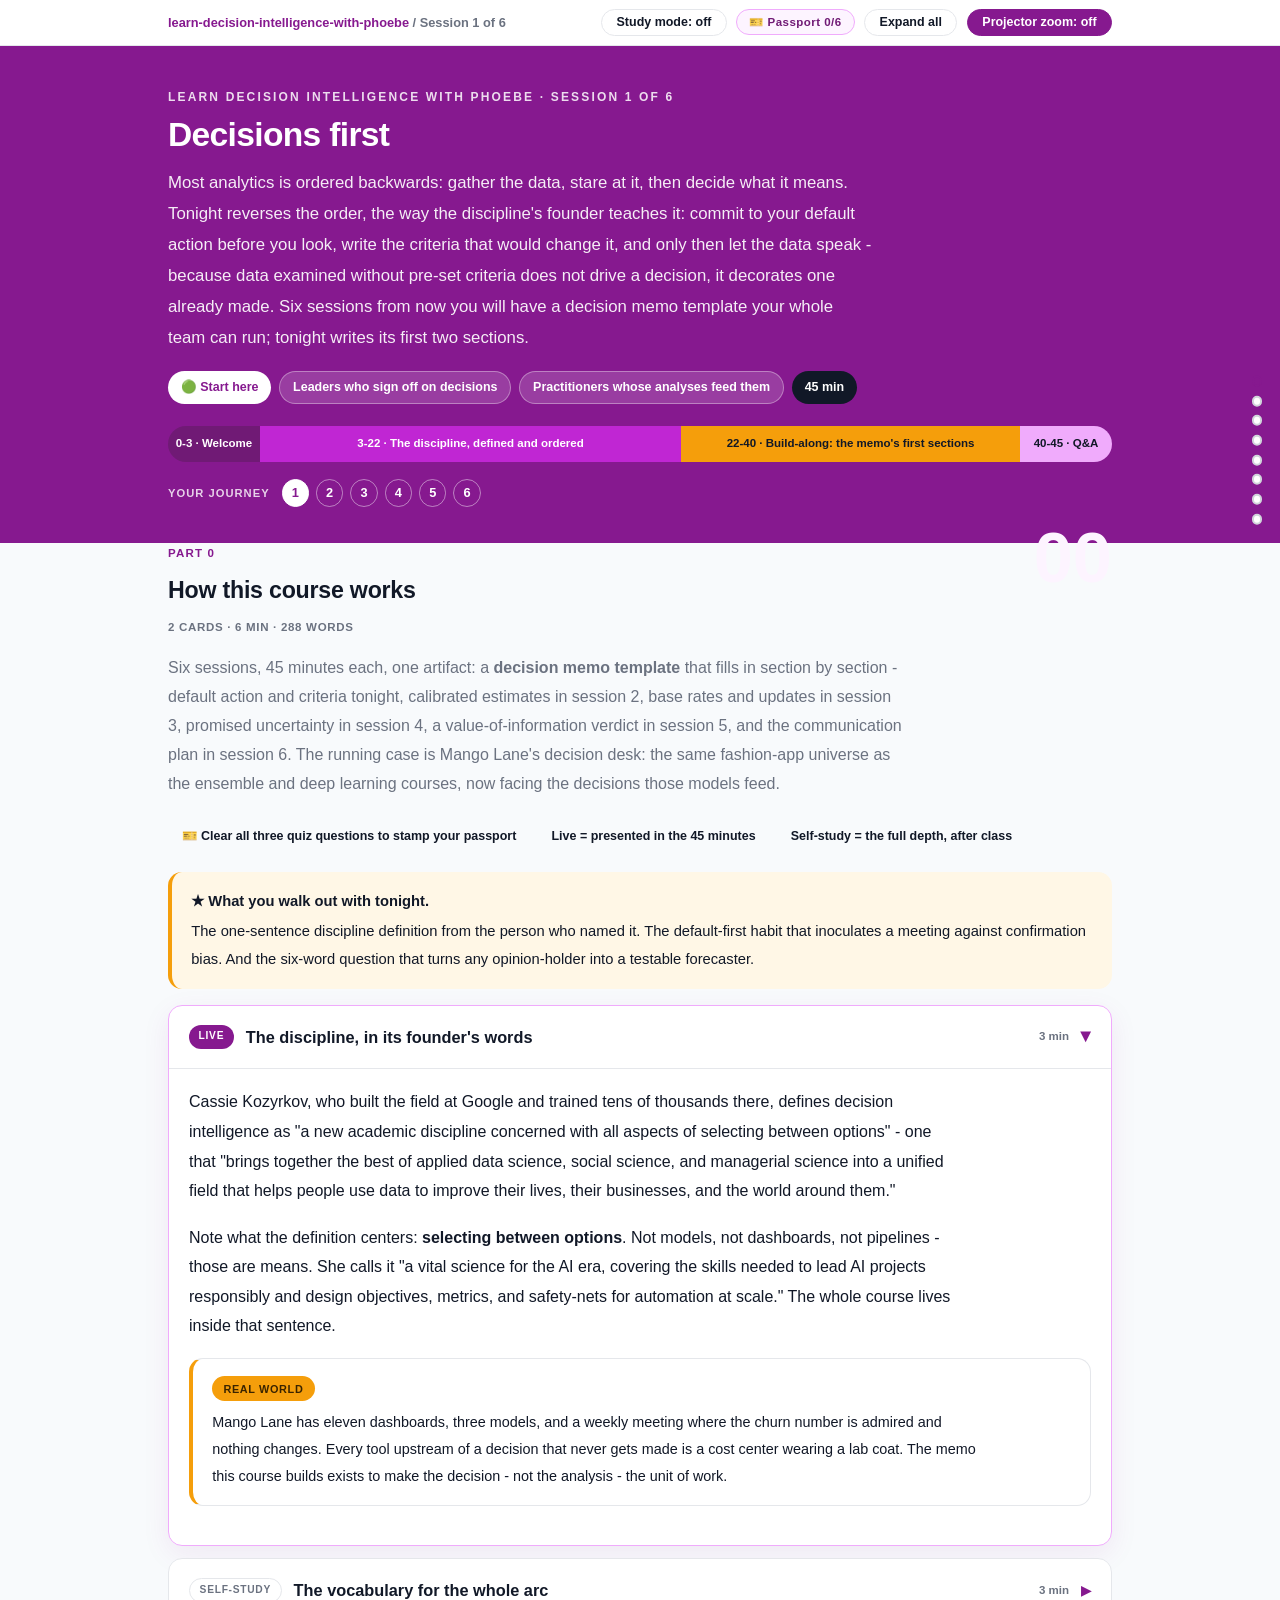
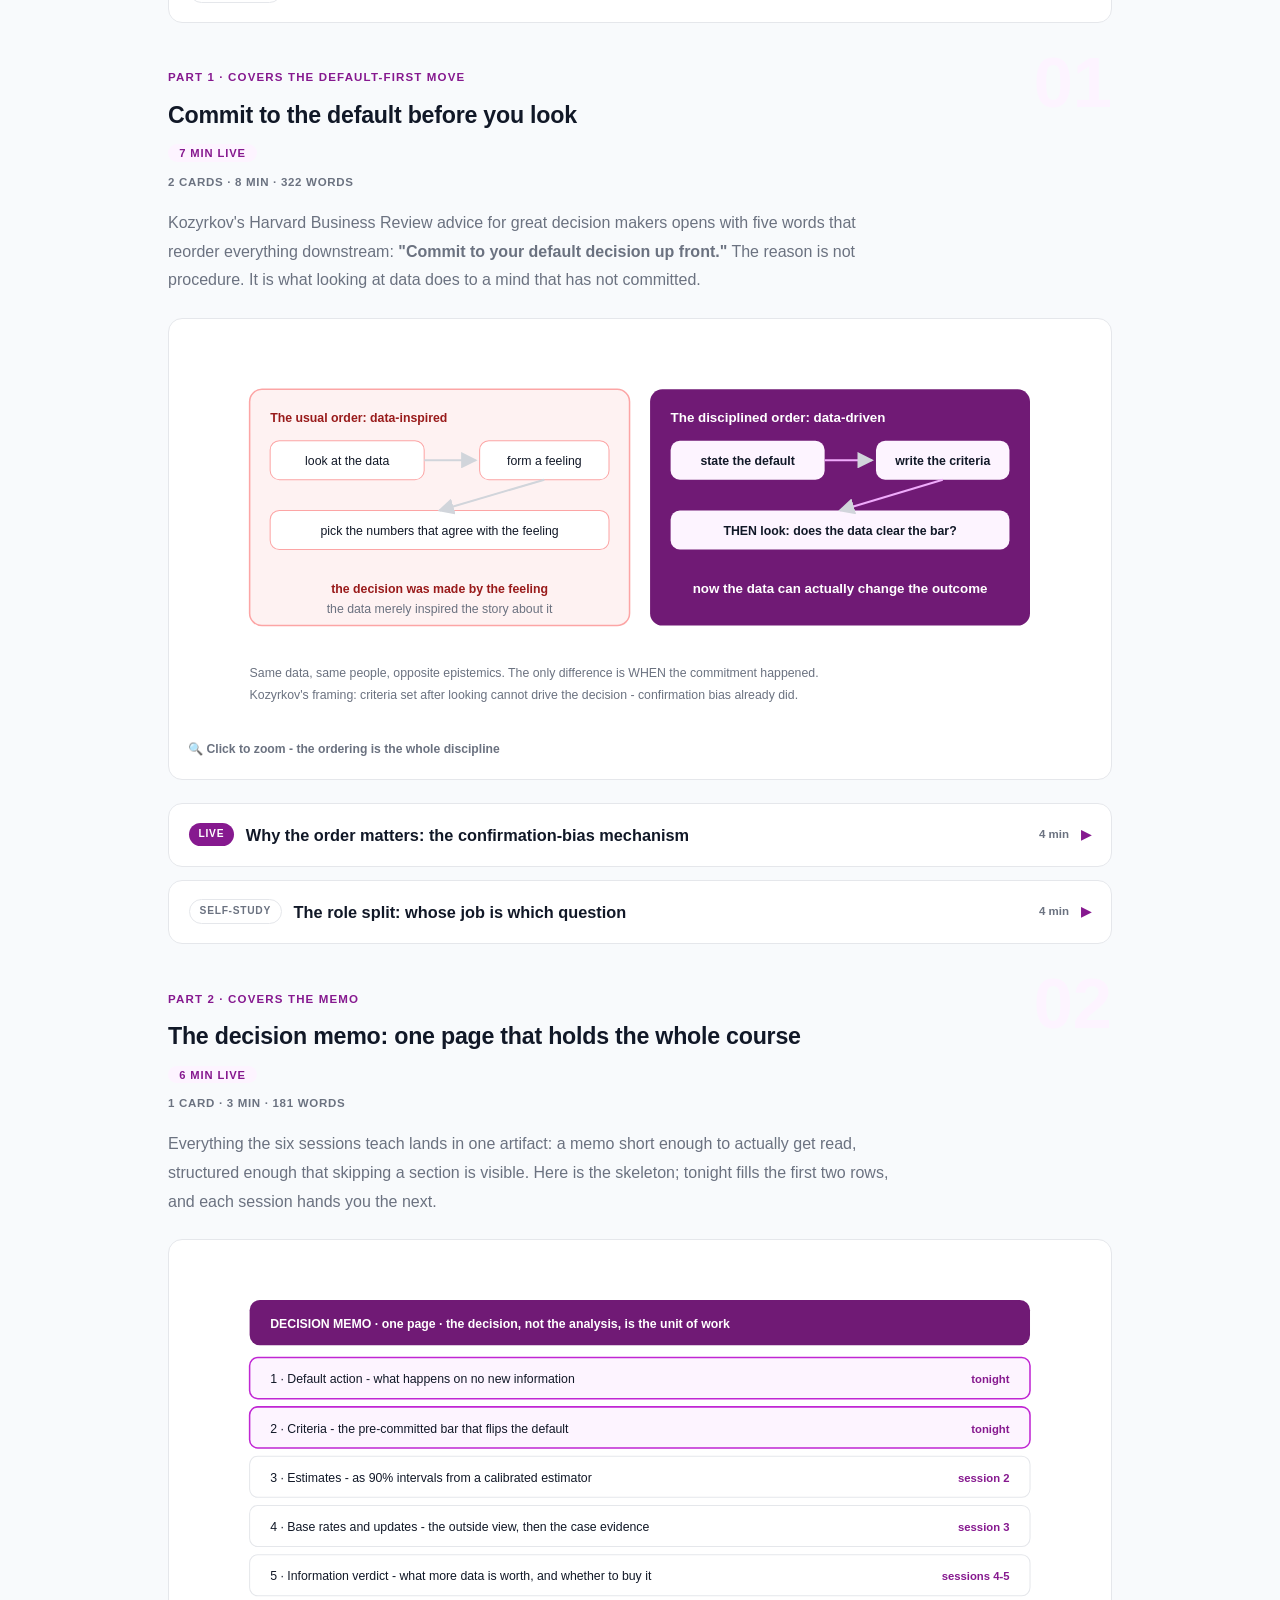
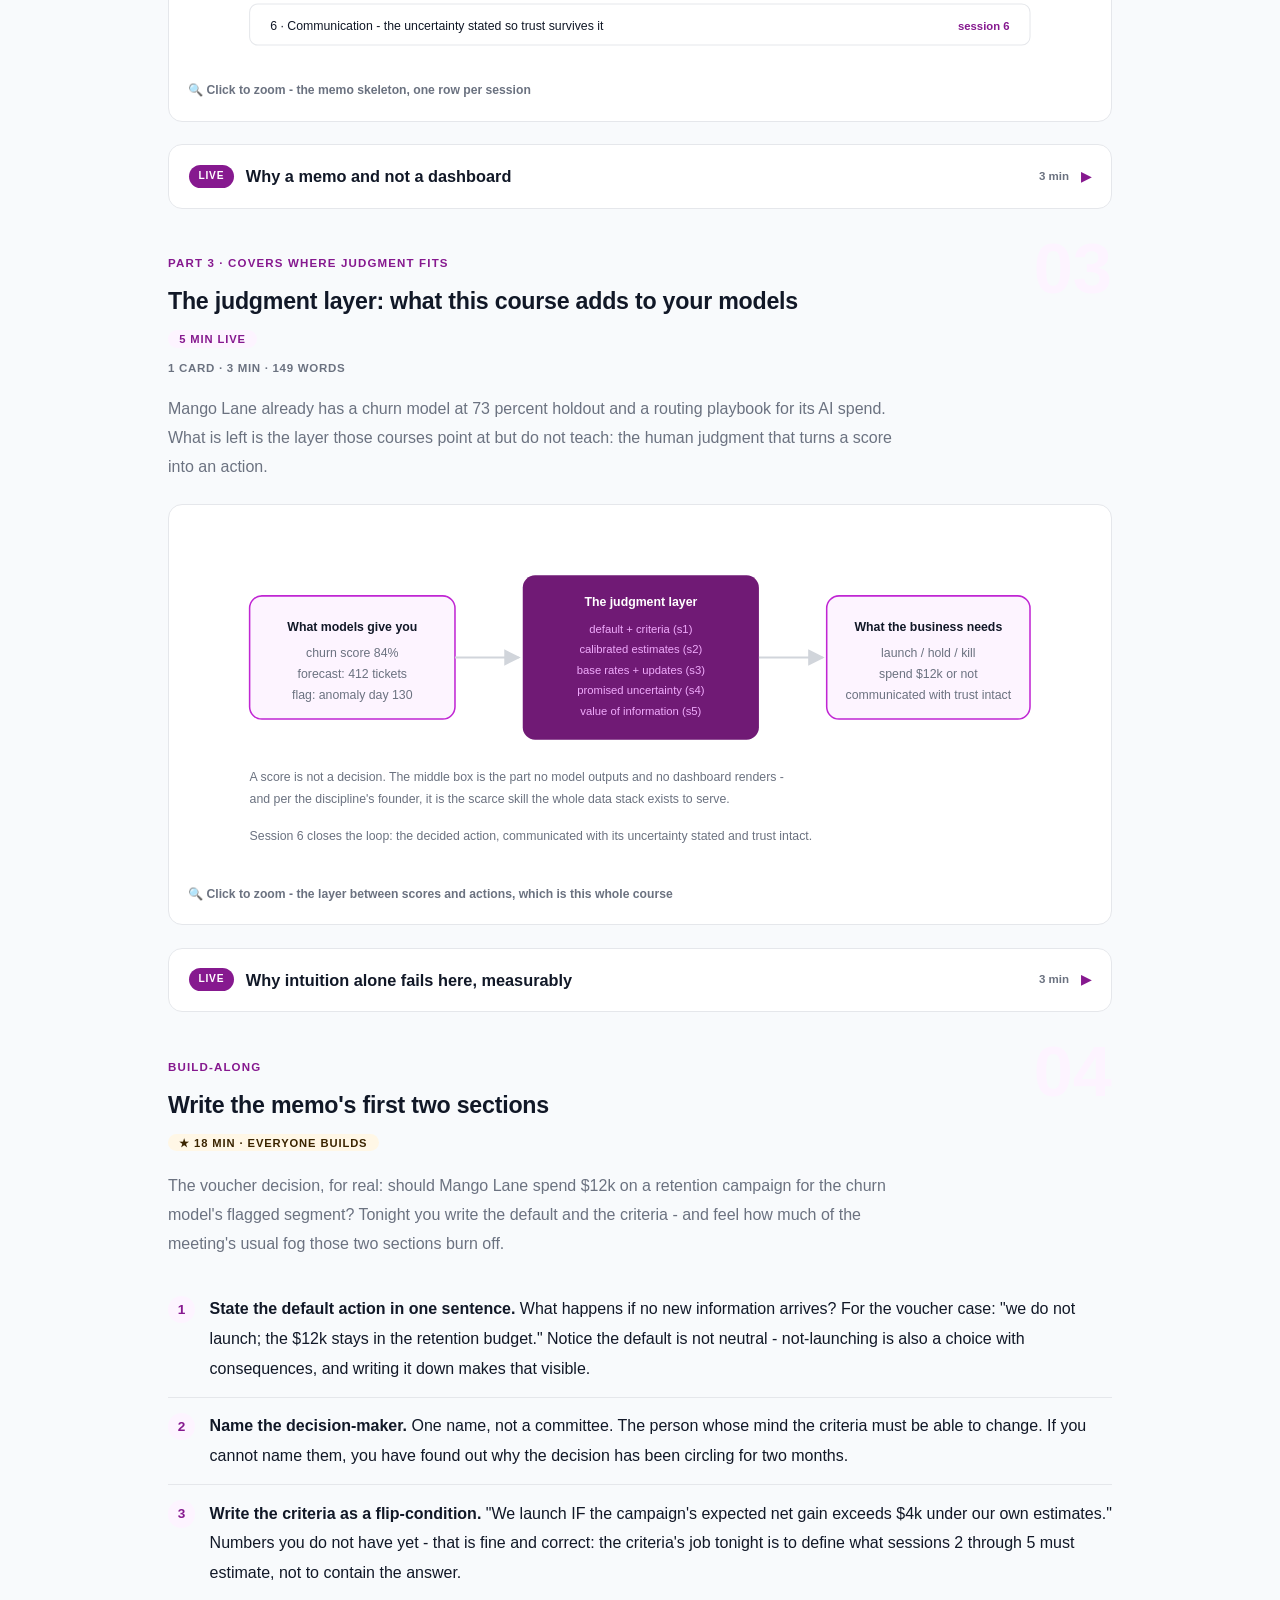
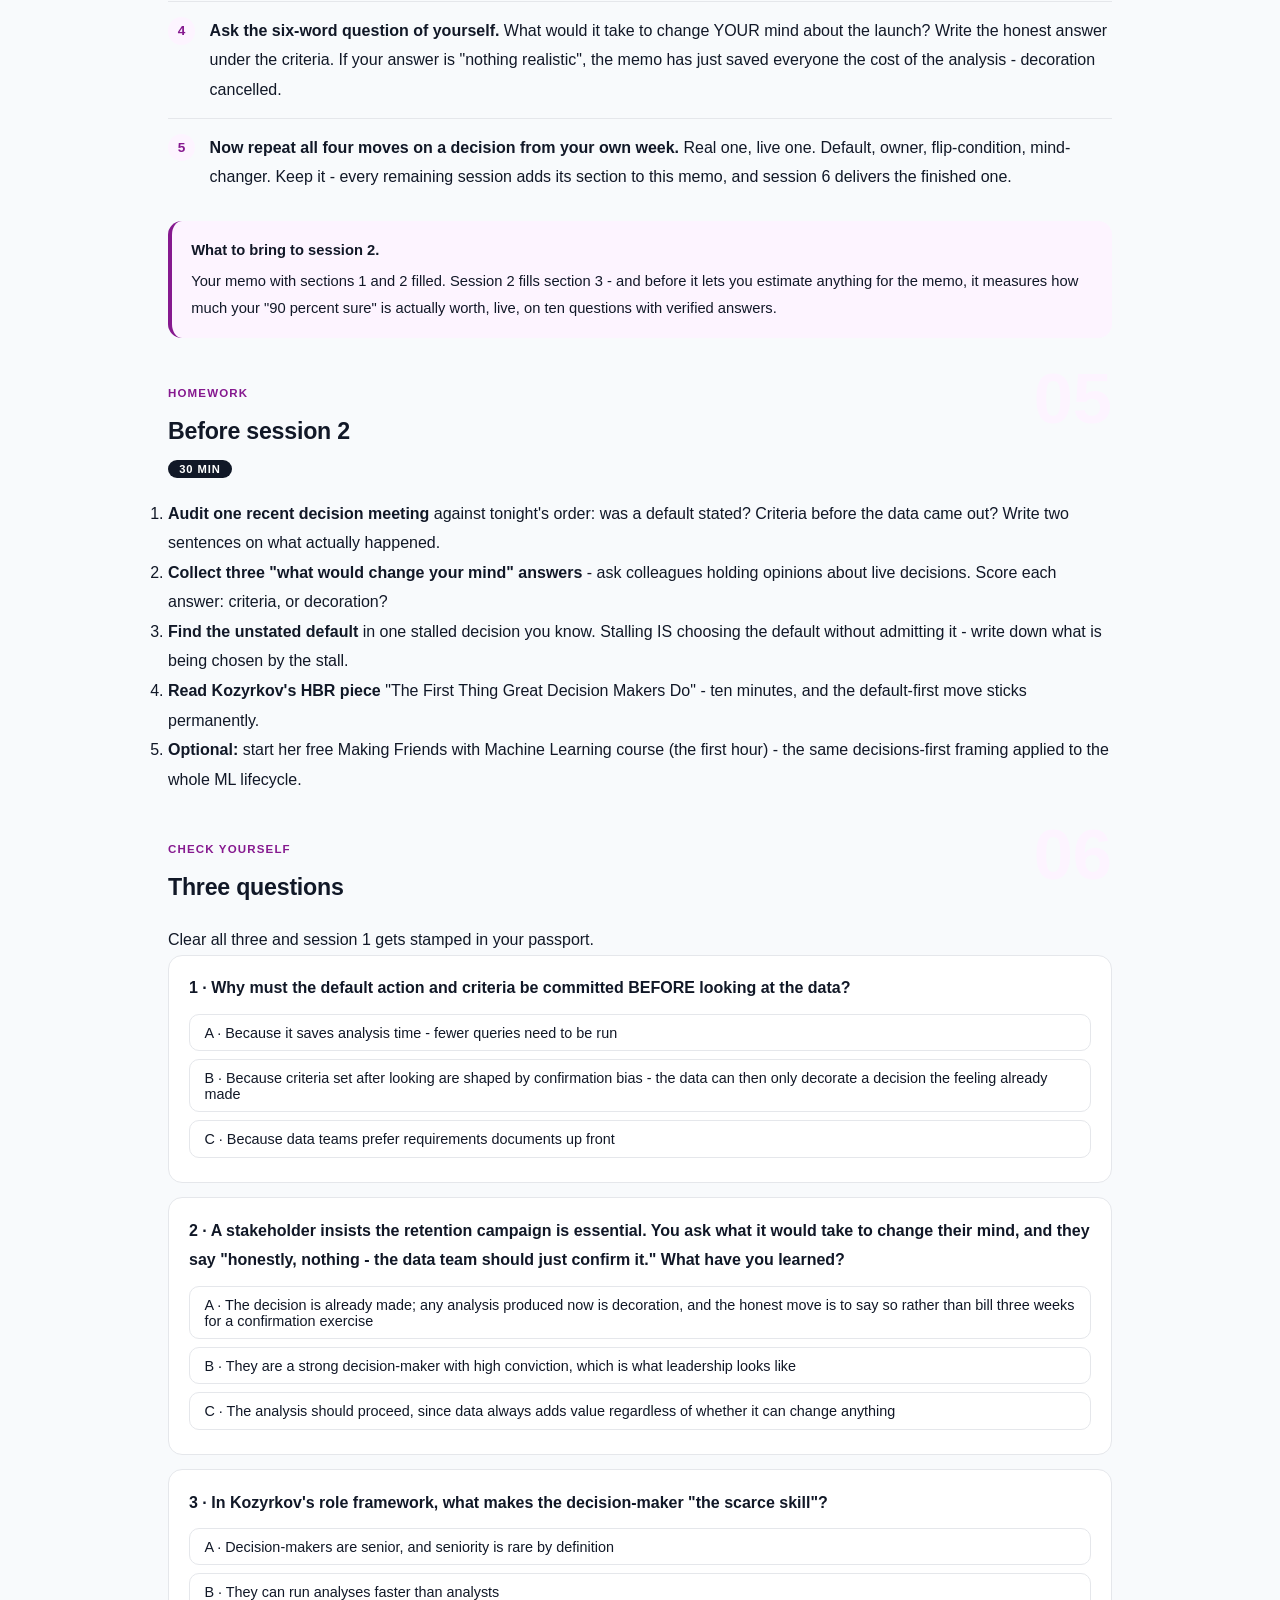
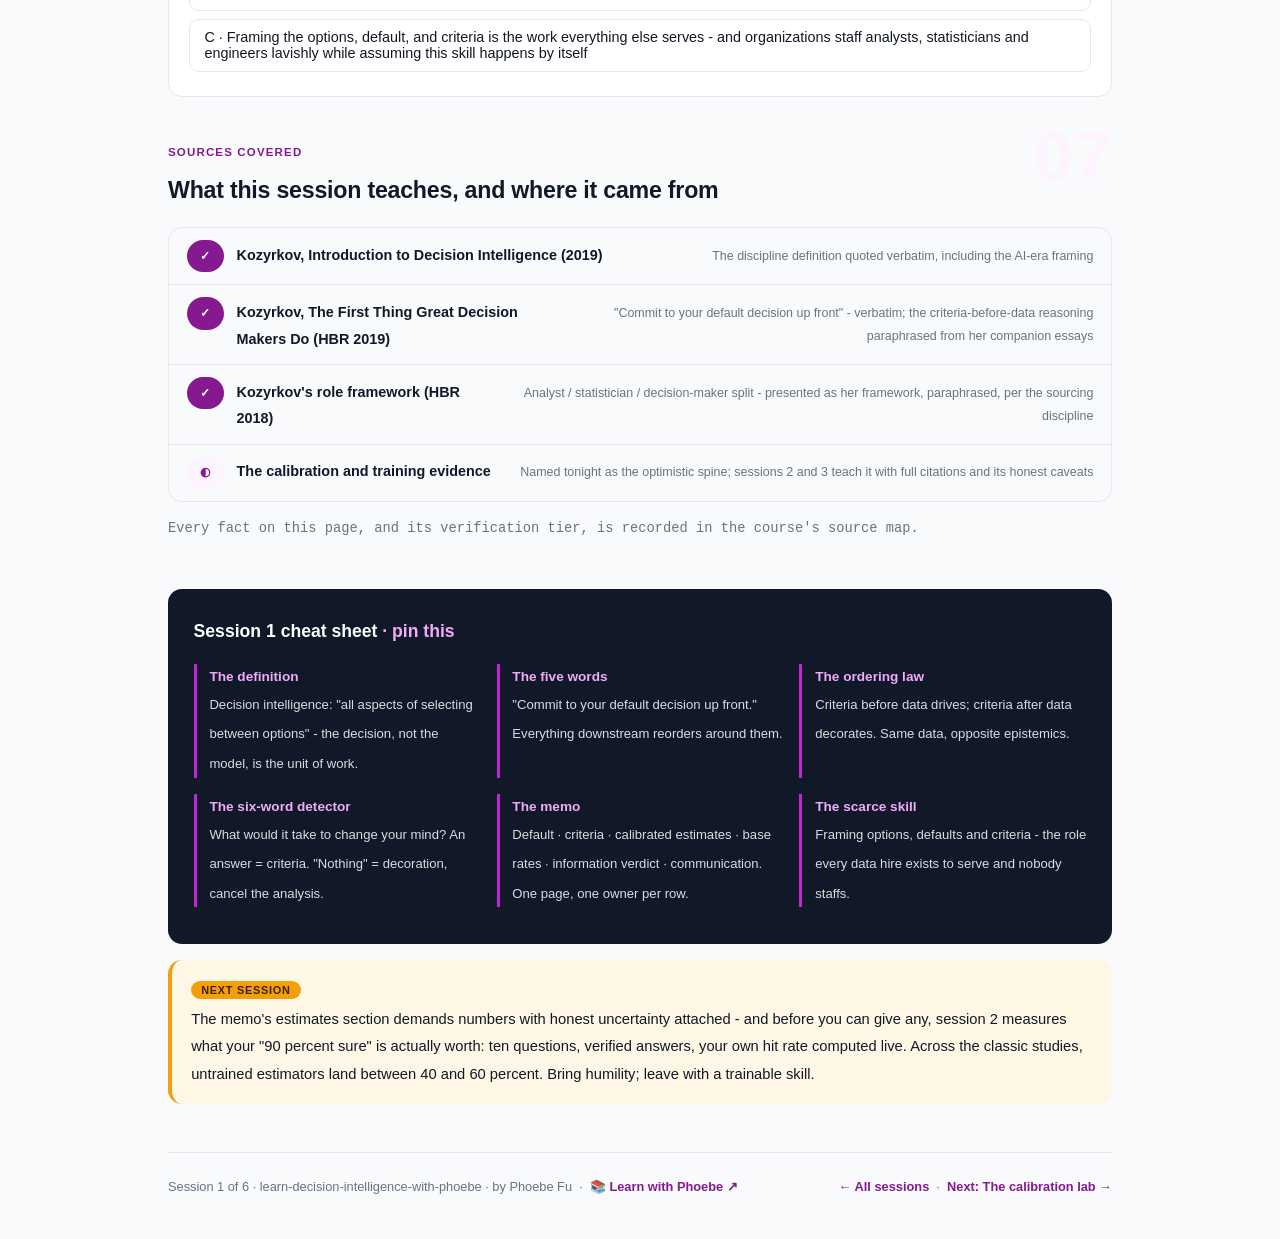
==== commit 5b22804c: "Session pages: remove the internal source-map path A session page is a page a learner reads, so a bu" ====
--- a/courses/01-decisions-first.html
+++ b/courses/01-decisions-first.html
@@ -372,7 +372,7 @@
       <div class="covered-row"><span class="status pill solid">✓</span><span class="name">Kozyrkov's role framework (HBR 2018)</span><span class="note">Analyst / statistician / decision-maker split - presented as her framework, paraphrased, per the sourcing discipline</span></div>
       <div class="covered-row"><span class="status pill light">◐</span><span class="name">The calibration and training evidence</span><span class="note">Named tonight as the optimistic spine; sessions 2 and 3 teach it with full citations and its honest caveats</span></div>
     </div>
-    <p class="mono" style="margin-top:14px">Full source map with every URL and every honesty caveat: <span class="mono">materials/official-course-map.md</span> in this repo.</p>
+    <p class="mono" style="margin-top:14px">Every fact on this page, and its verification tier, is recorded in the course's source map.</p>
   </section>
 
   <!-- ============ CHEAT SHEET ============ -->
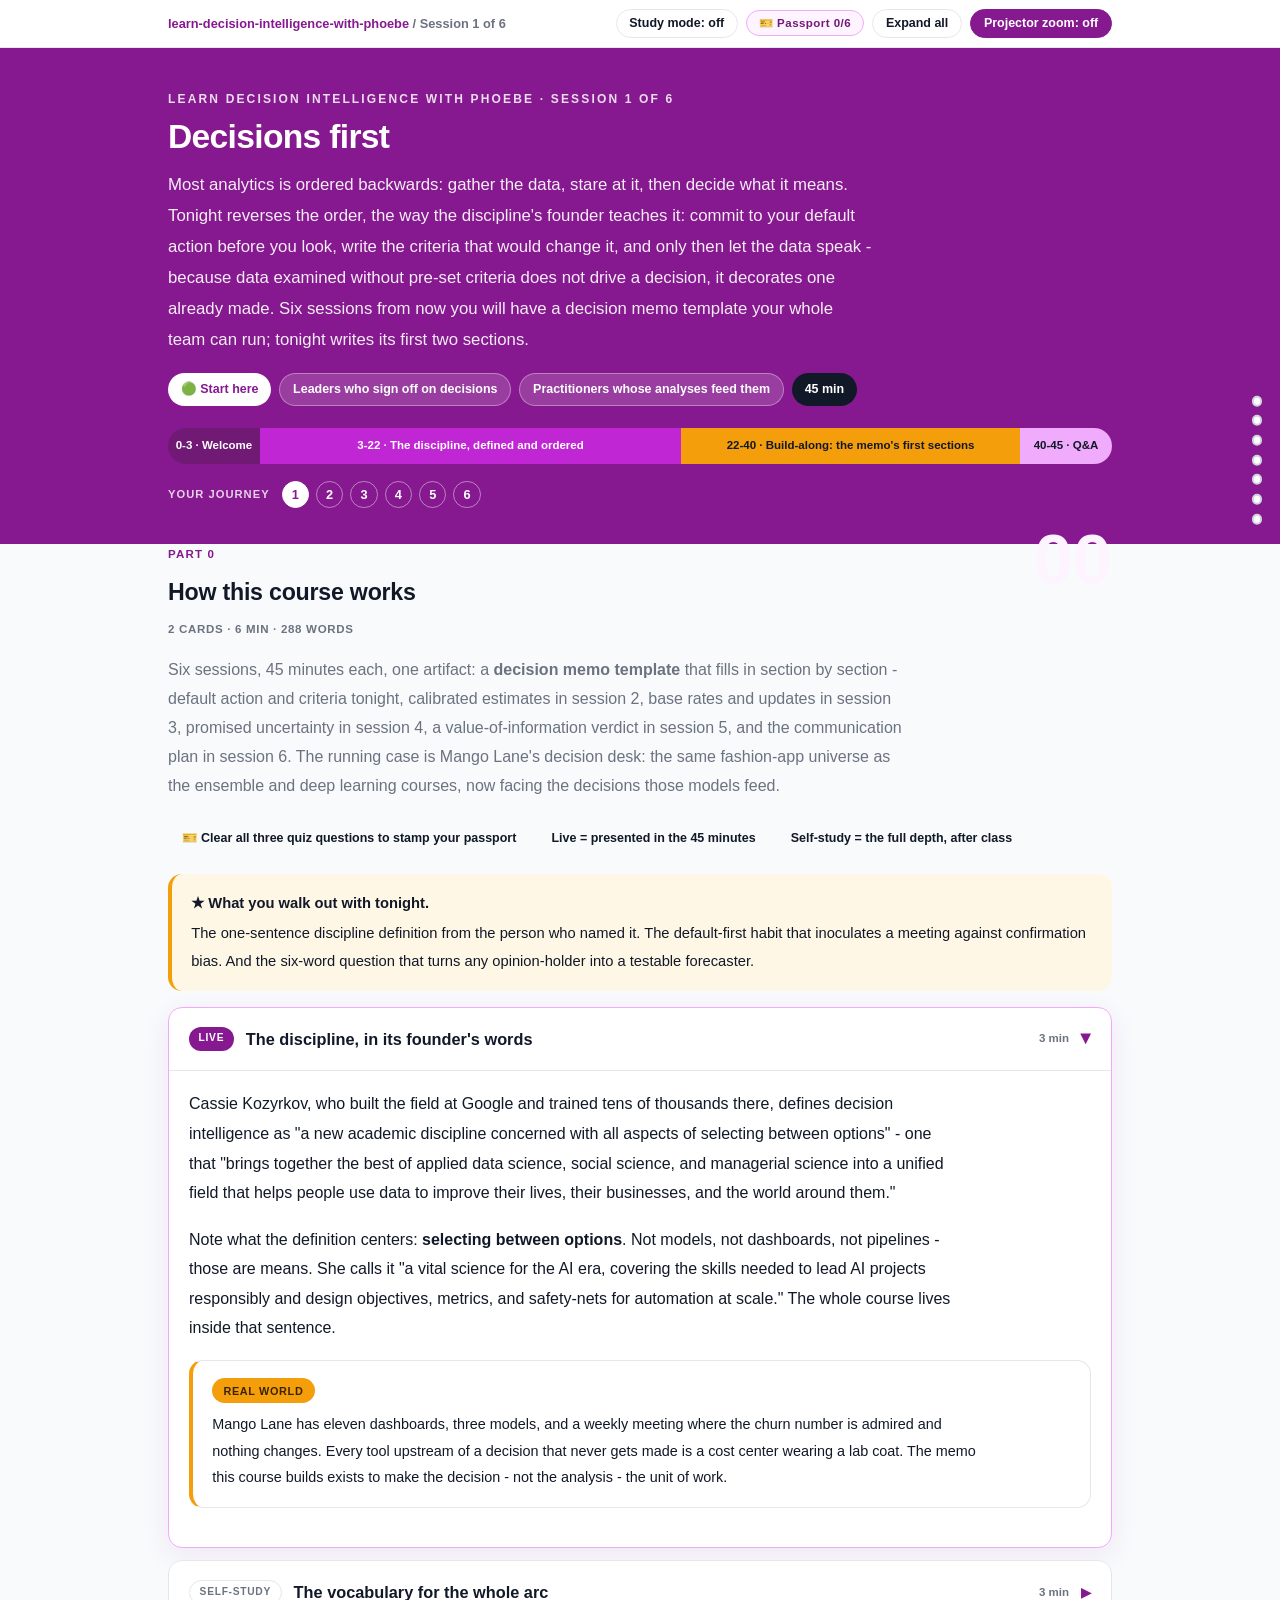
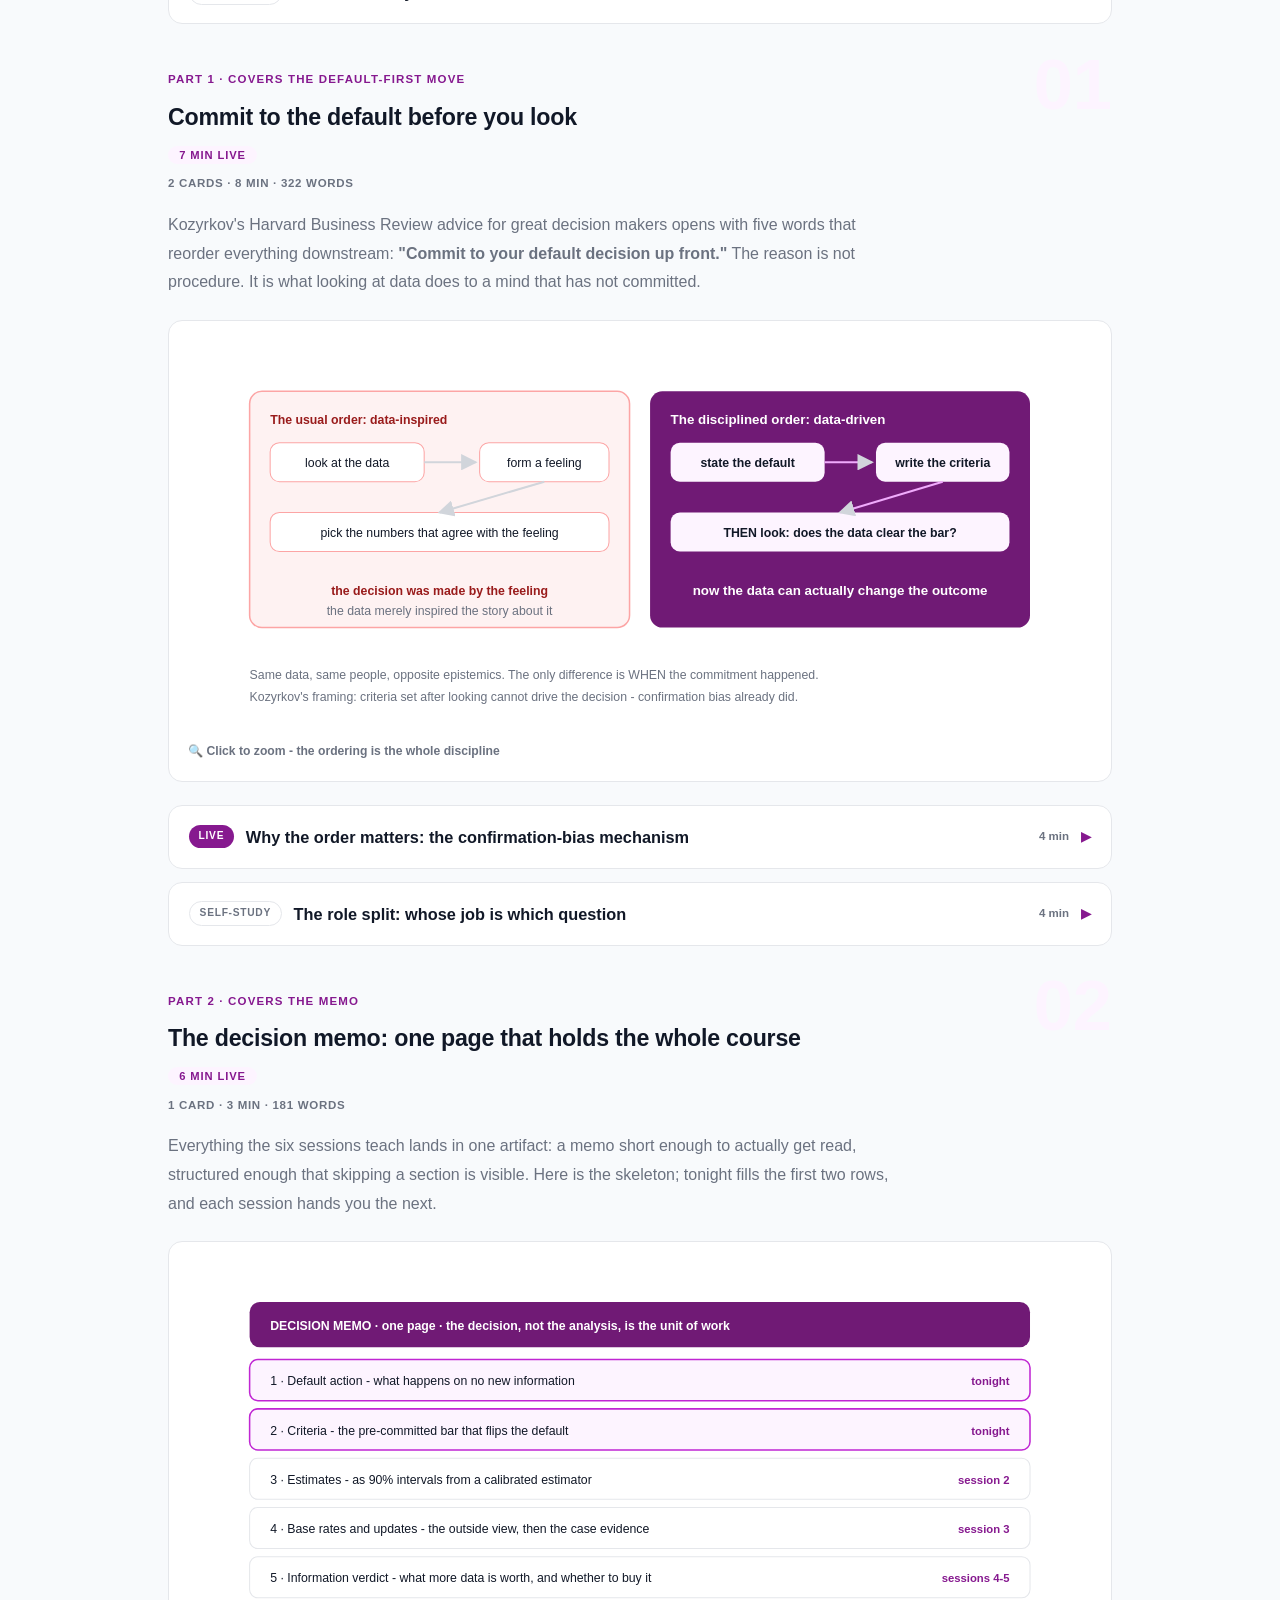
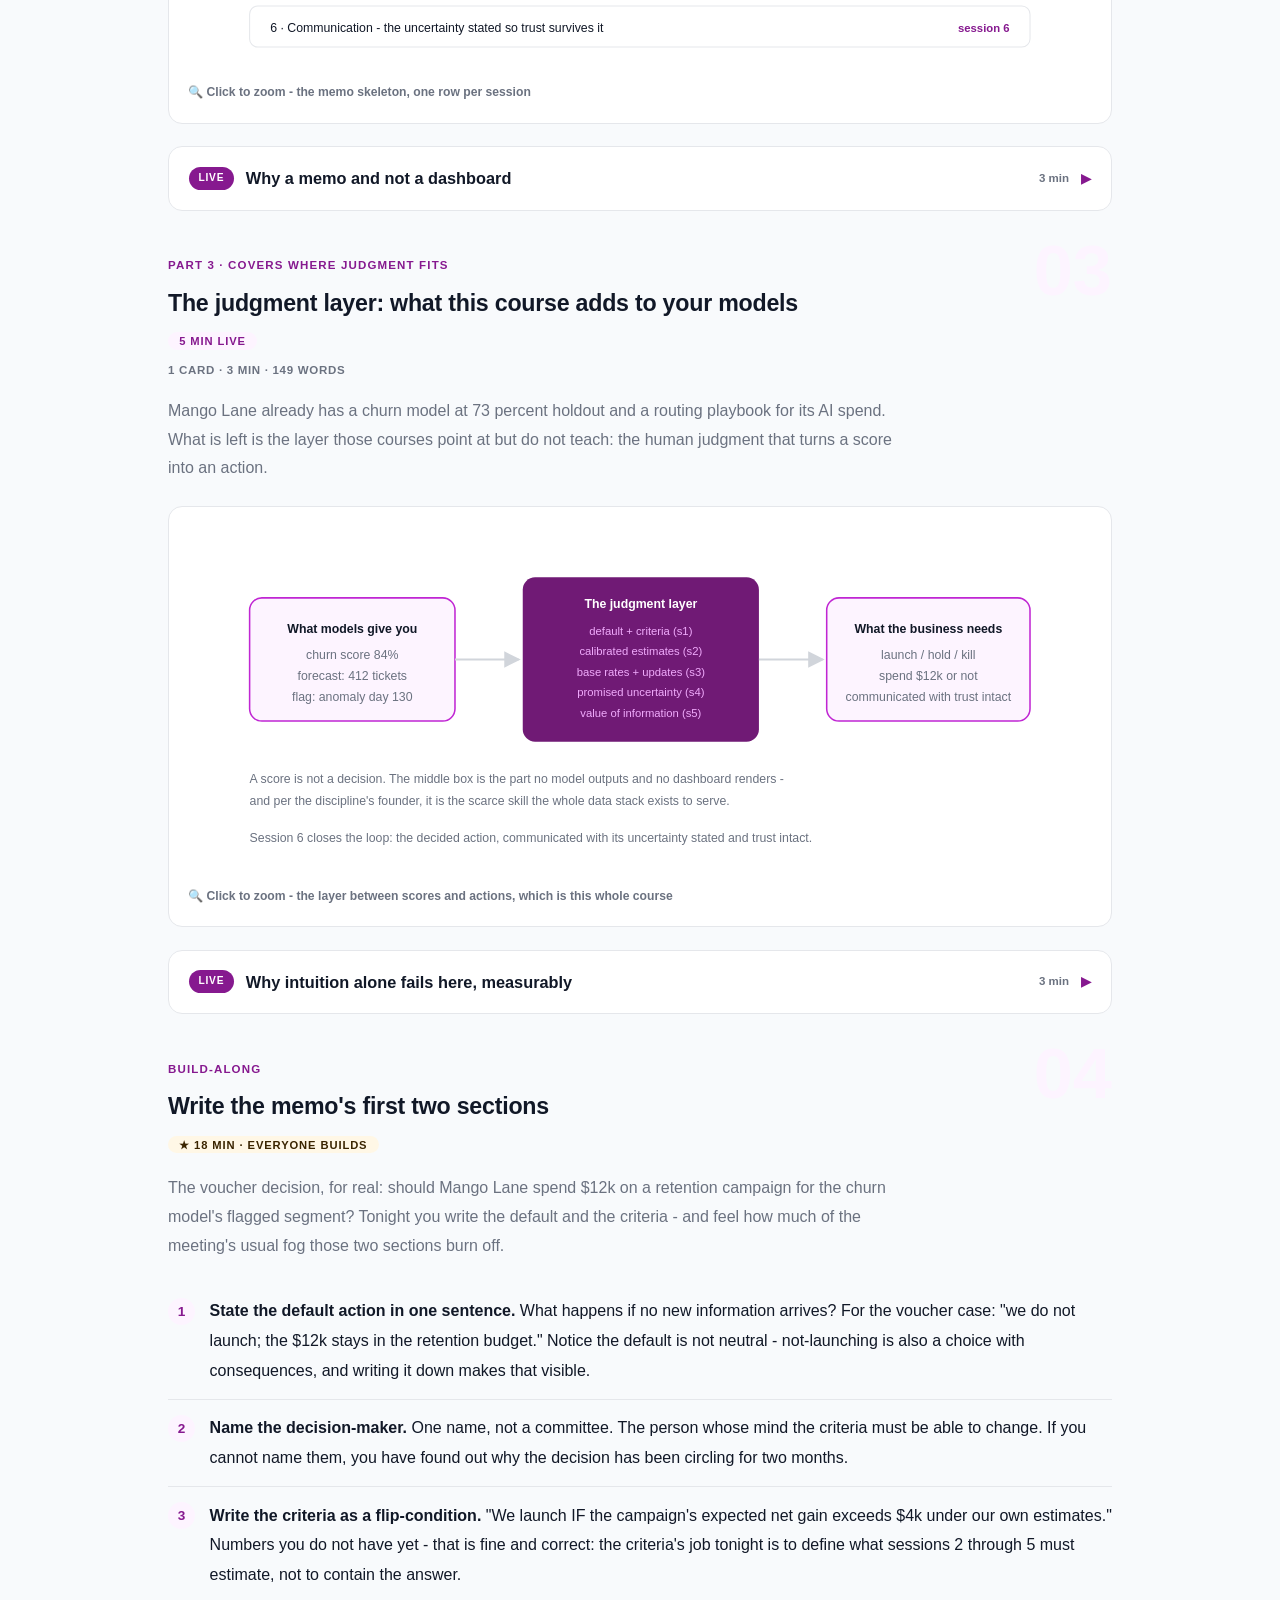
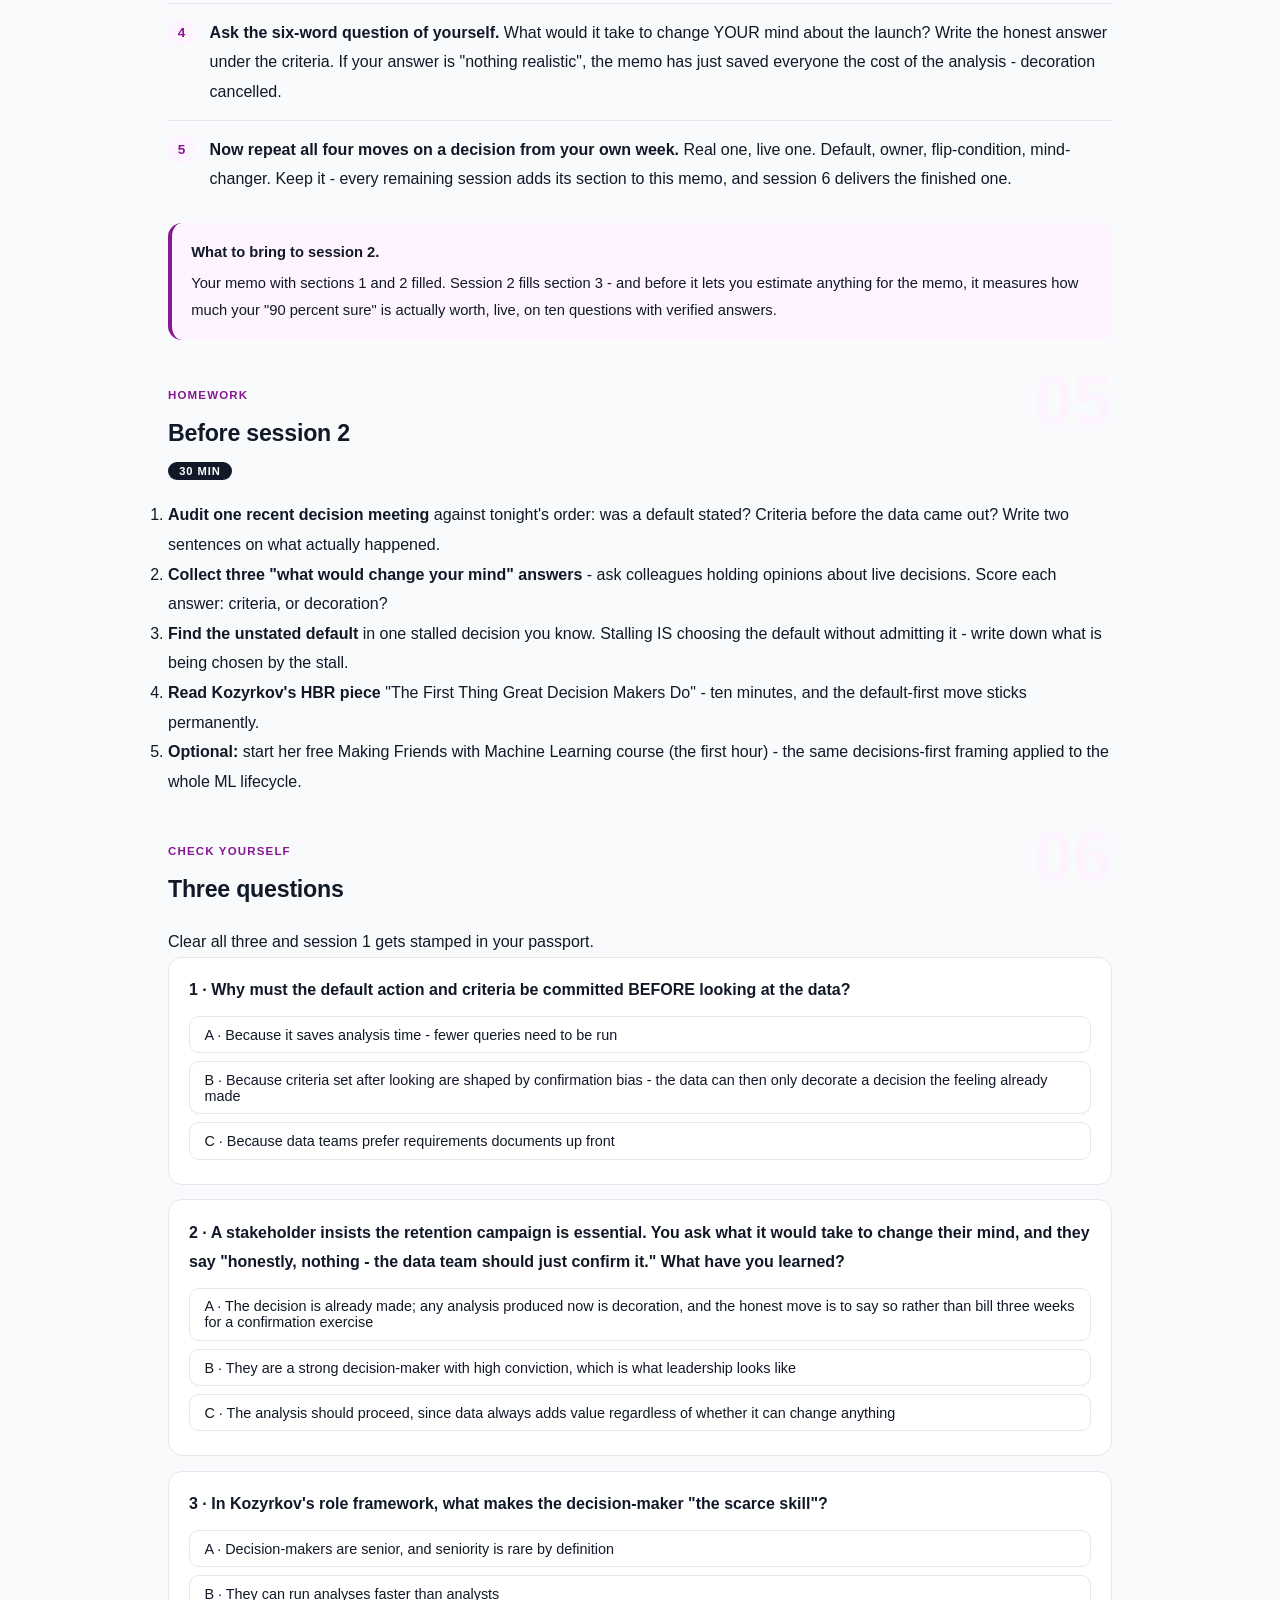
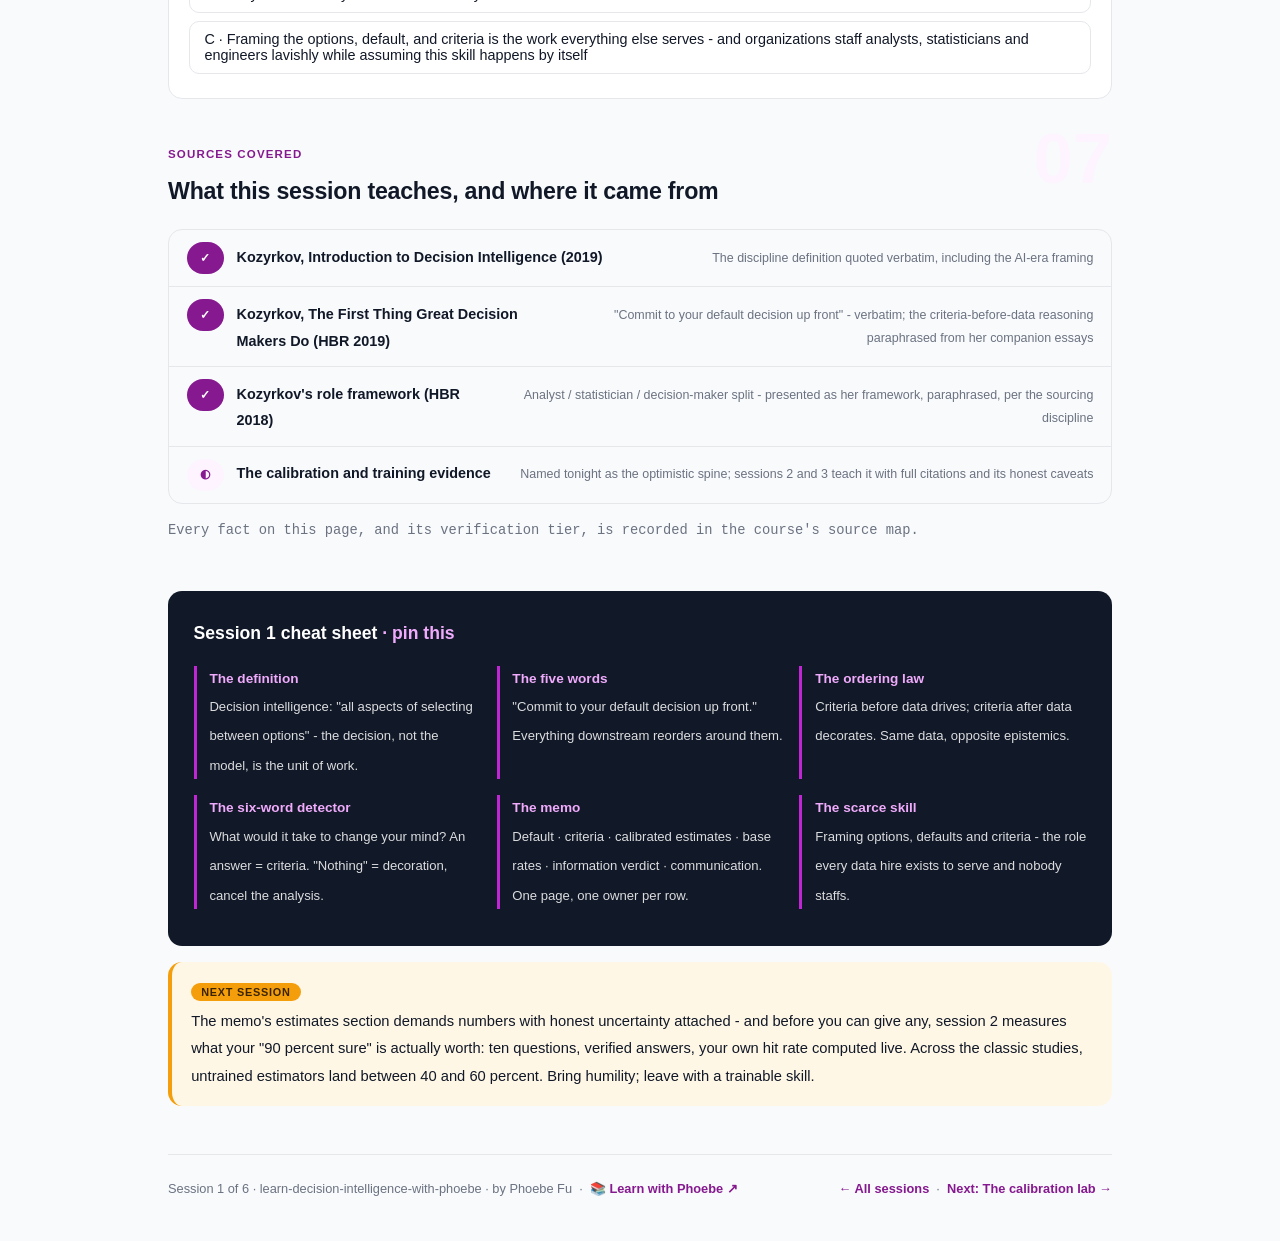
==== commit 4c0f98d8: "Layout: code boxes stack under step text; toolbar is one row Shared-template defect, live estate-wid" ====
--- a/courses/01-decisions-first.html
+++ b/courses/01-decisions-first.html
@@ -19,7 +19,7 @@
 <meta name="twitter:image" content="https://phoebefu6.github.io/learn-decision-intelligence-with-phoebe/assets/og-cover.png">
 <!-- social:end -->
 <title>Session 1 · Decisions first - learn decision intelligence with phoebe</title>
-<link rel="stylesheet" href="../assets/style.css?v=1">
+<link rel="stylesheet" href="../assets/style.css?v=3">
 </head>
 <body>
 
--- a/assets/style.css
+++ b/assets/style.css
@@ -86,8 +86,9 @@
   border-bottom: 1px solid var(--hairline);
   padding: .55rem 0;
 }
-.toolbar .wrap { display: flex; align-items: center; gap: .6rem; }
-.toolbar .crumb { font-size: .8rem; color: var(--muted); font-weight: 600; margin-right: auto; }
+.toolbar .wrap { display: flex; align-items: center; gap: .5rem; flex-wrap: nowrap; }
+.toolbar .crumb { font-size: .8rem; color: var(--muted); font-weight: 600; margin-right: auto; min-width: 0; white-space: nowrap; overflow: hidden; text-overflow: ellipsis; }
+.toolbar .btn { white-space: nowrap; flex: none; padding: .38rem .8rem; font-size: .78rem; line-height: 1.2; }
 .toolbar .crumb a { color: var(--indigo); text-decoration: none; }
 .btn {
   border: 1px solid var(--hairline);
@@ -287,11 +288,15 @@
 /* ---------- demo steps ---------- */
 .steps { counter-reset: step; margin: .6rem 0 1rem; }
 .step {
-  display: flex;
-  gap: .9rem;
+  display: grid;
+  grid-template-columns: max-content minmax(0, 1fr);
+  column-gap: .9rem;
+  row-gap: .2rem;
   padding: .85rem 0;
   border-bottom: .5px solid var(--hairline);
 }
+.step > * { grid-column: 2; min-width: 0; }
+.step > .prompt-box { margin: .8rem 0 .4rem; }
 .step:last-child { border-bottom: none; }
 .step::before {
   counter-increment: step;
@@ -795,7 +800,10 @@
   /* 44px tap targets */
   details.card summary { min-height: 44px; }
   .qopt { min-height: 44px; display: flex; align-items: center; padding: .7rem .9rem; }
-  .toolbar .btn, .pagefoot a { min-height: 44px; display: inline-flex; align-items: center; }
+  .toolbar .btn, .pagefoot a { min-height: 44px; display: inline-flex; align-items: center; justify-content: center; }
+  .toolbar .crumb, .toolbar #zoom-toggle { display: none; }
+  .toolbar .btn { flex: 1 1 0; padding: .3rem .4rem; font-size: .72rem; }
+  table.clean { display: block; overflow-x: auto; -webkit-overflow-scrolling: touch; }
 }
 
 @media (max-width: 640px) {
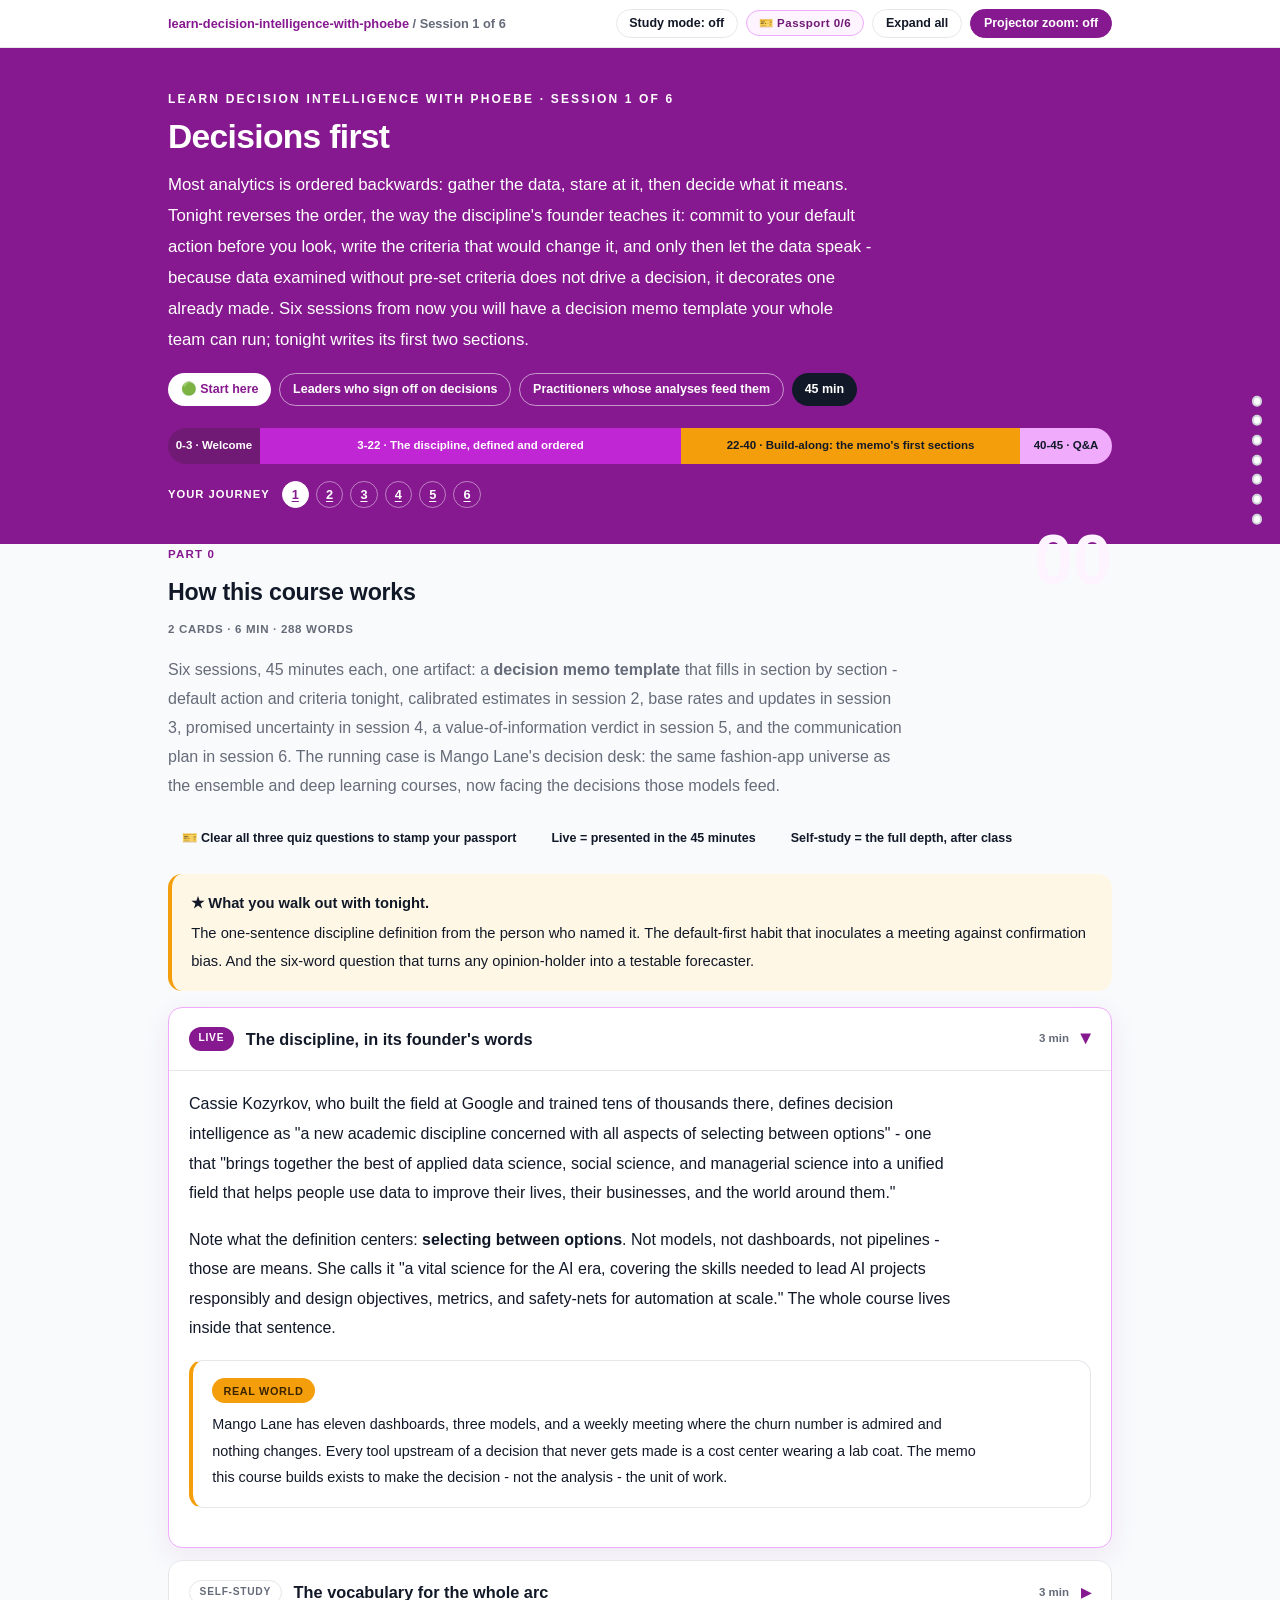
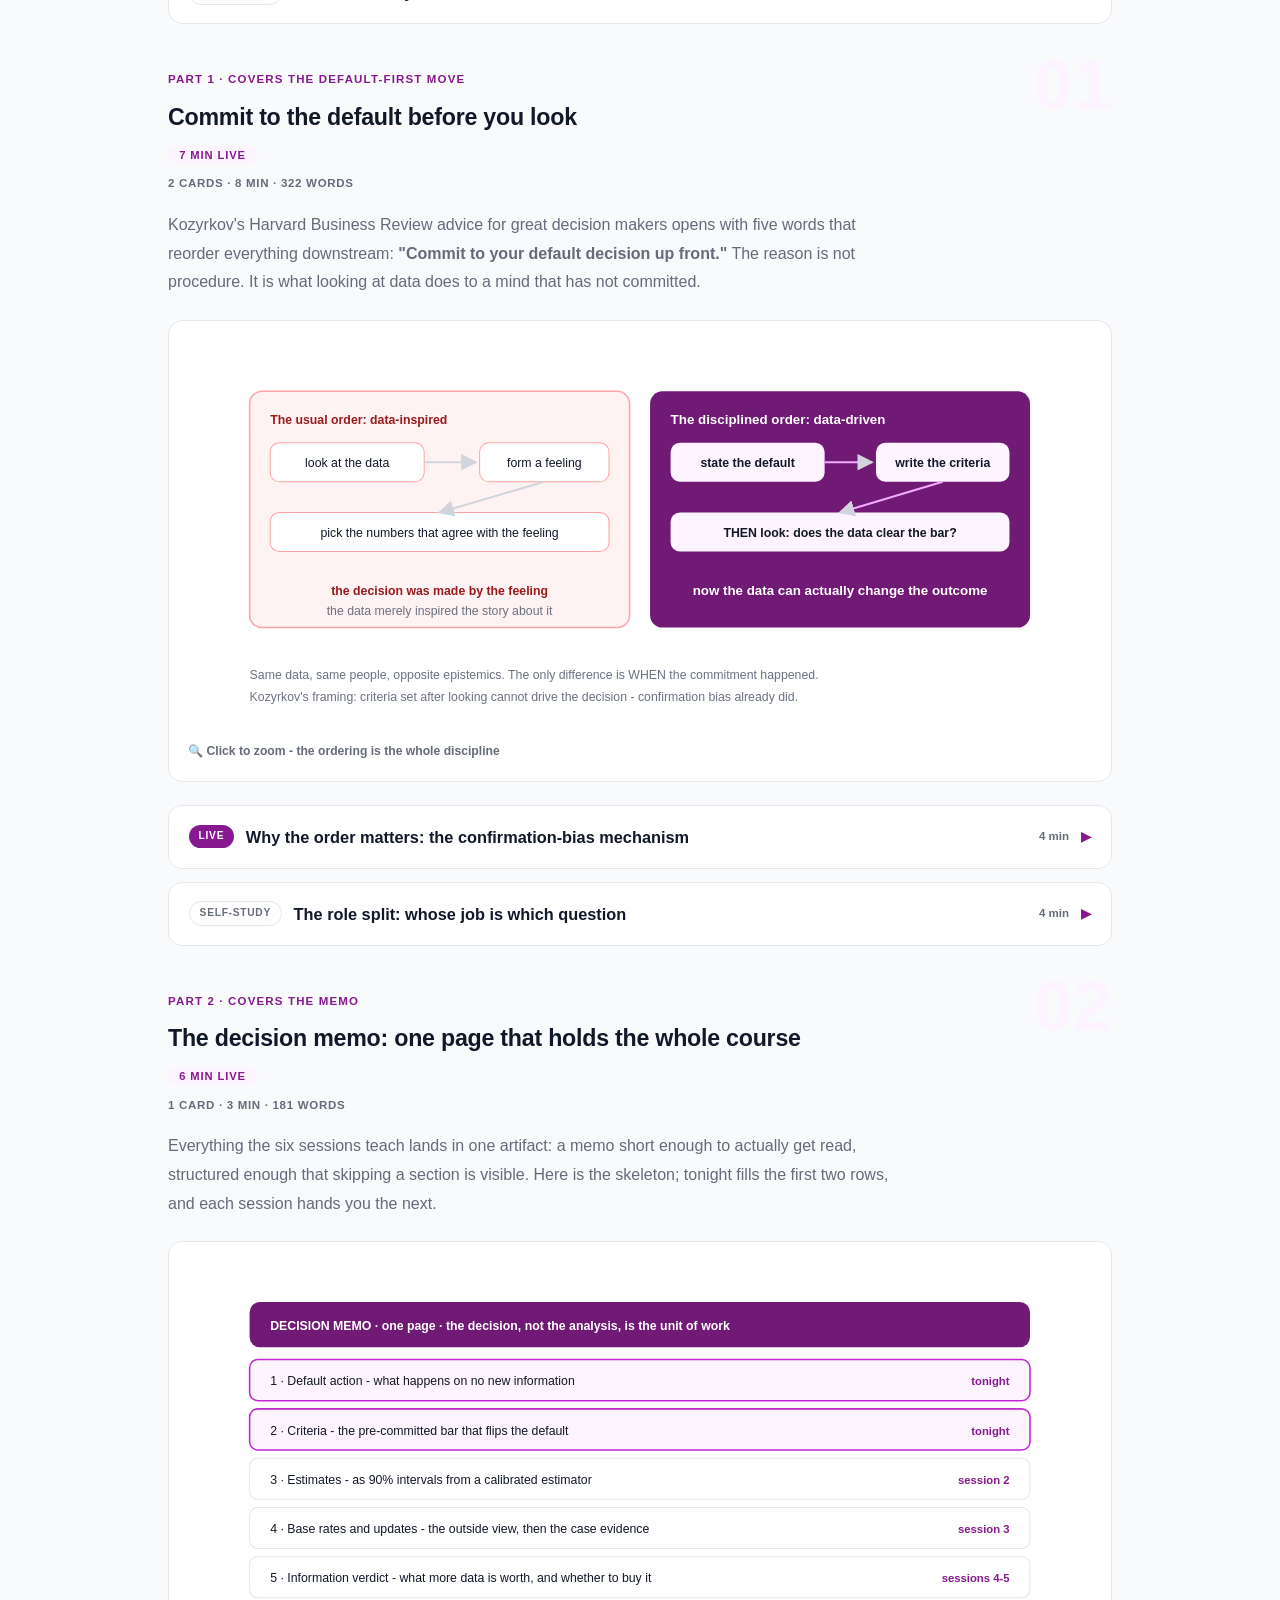
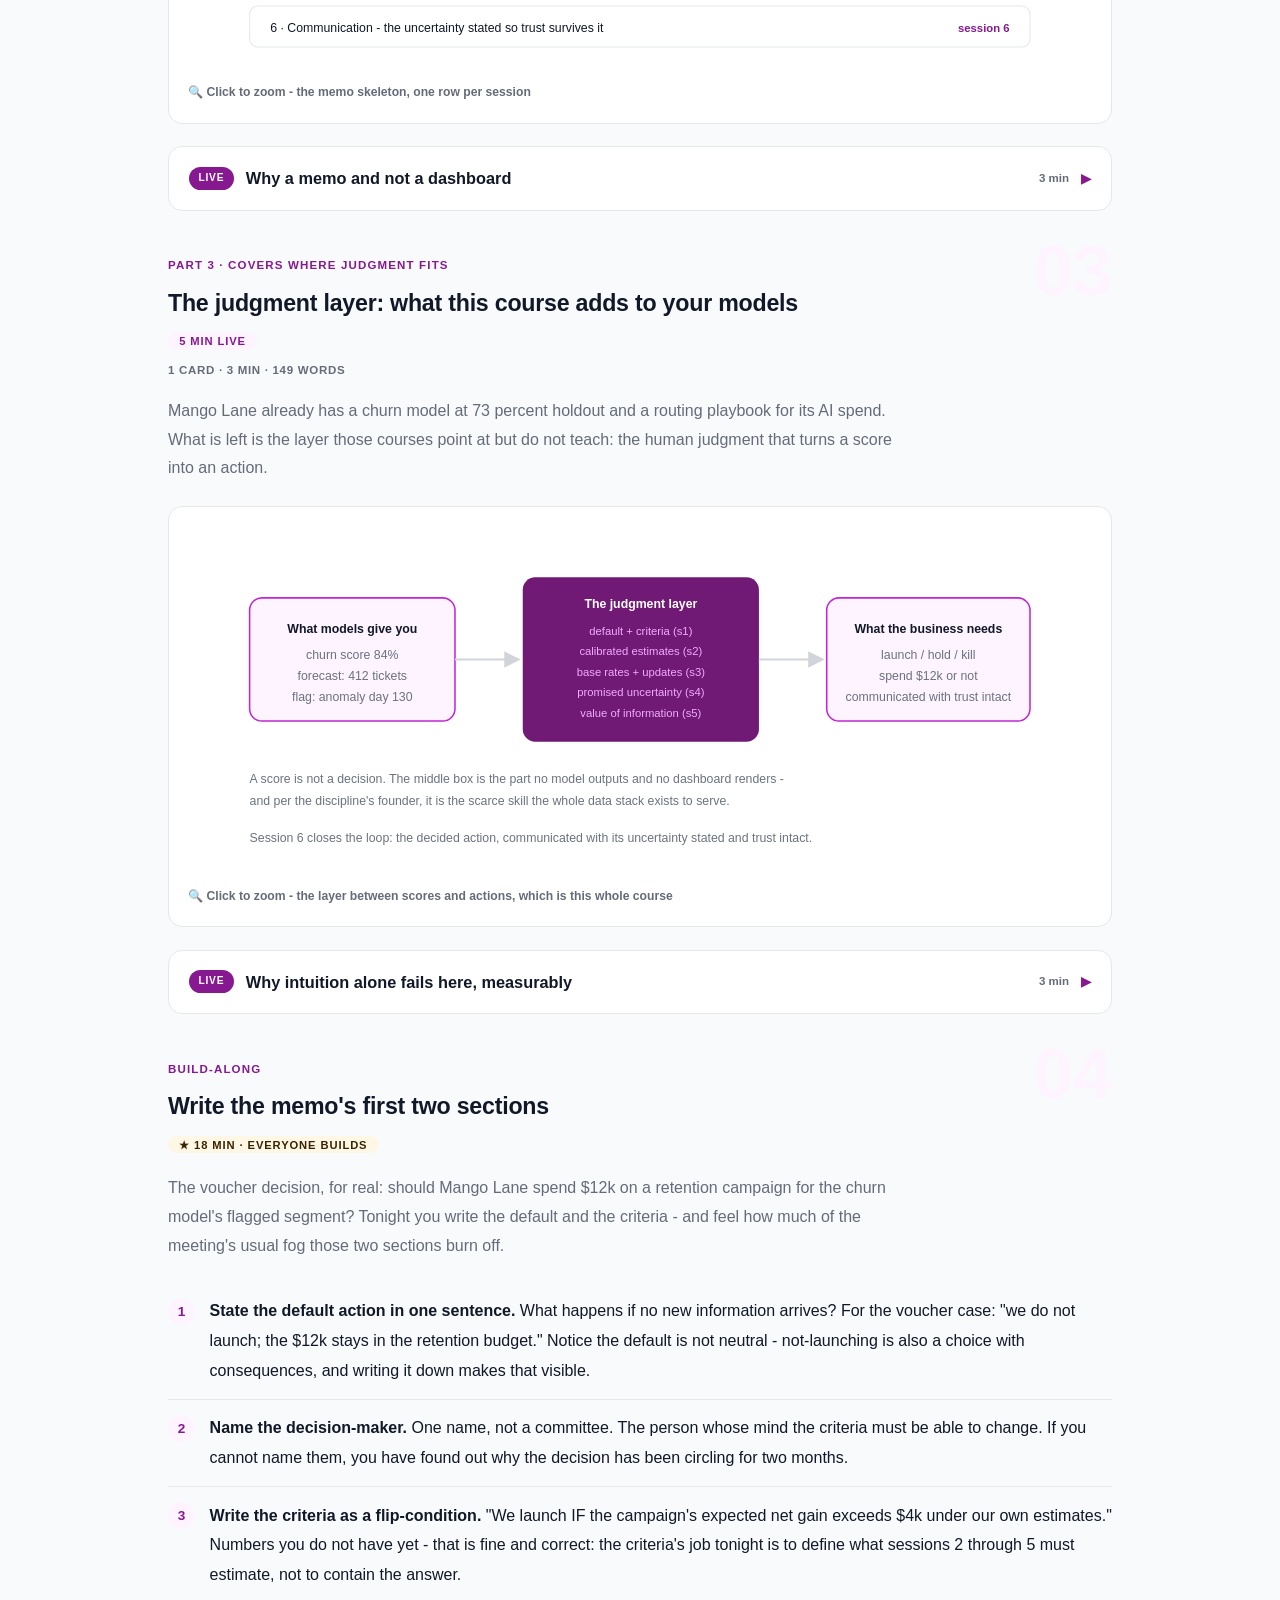
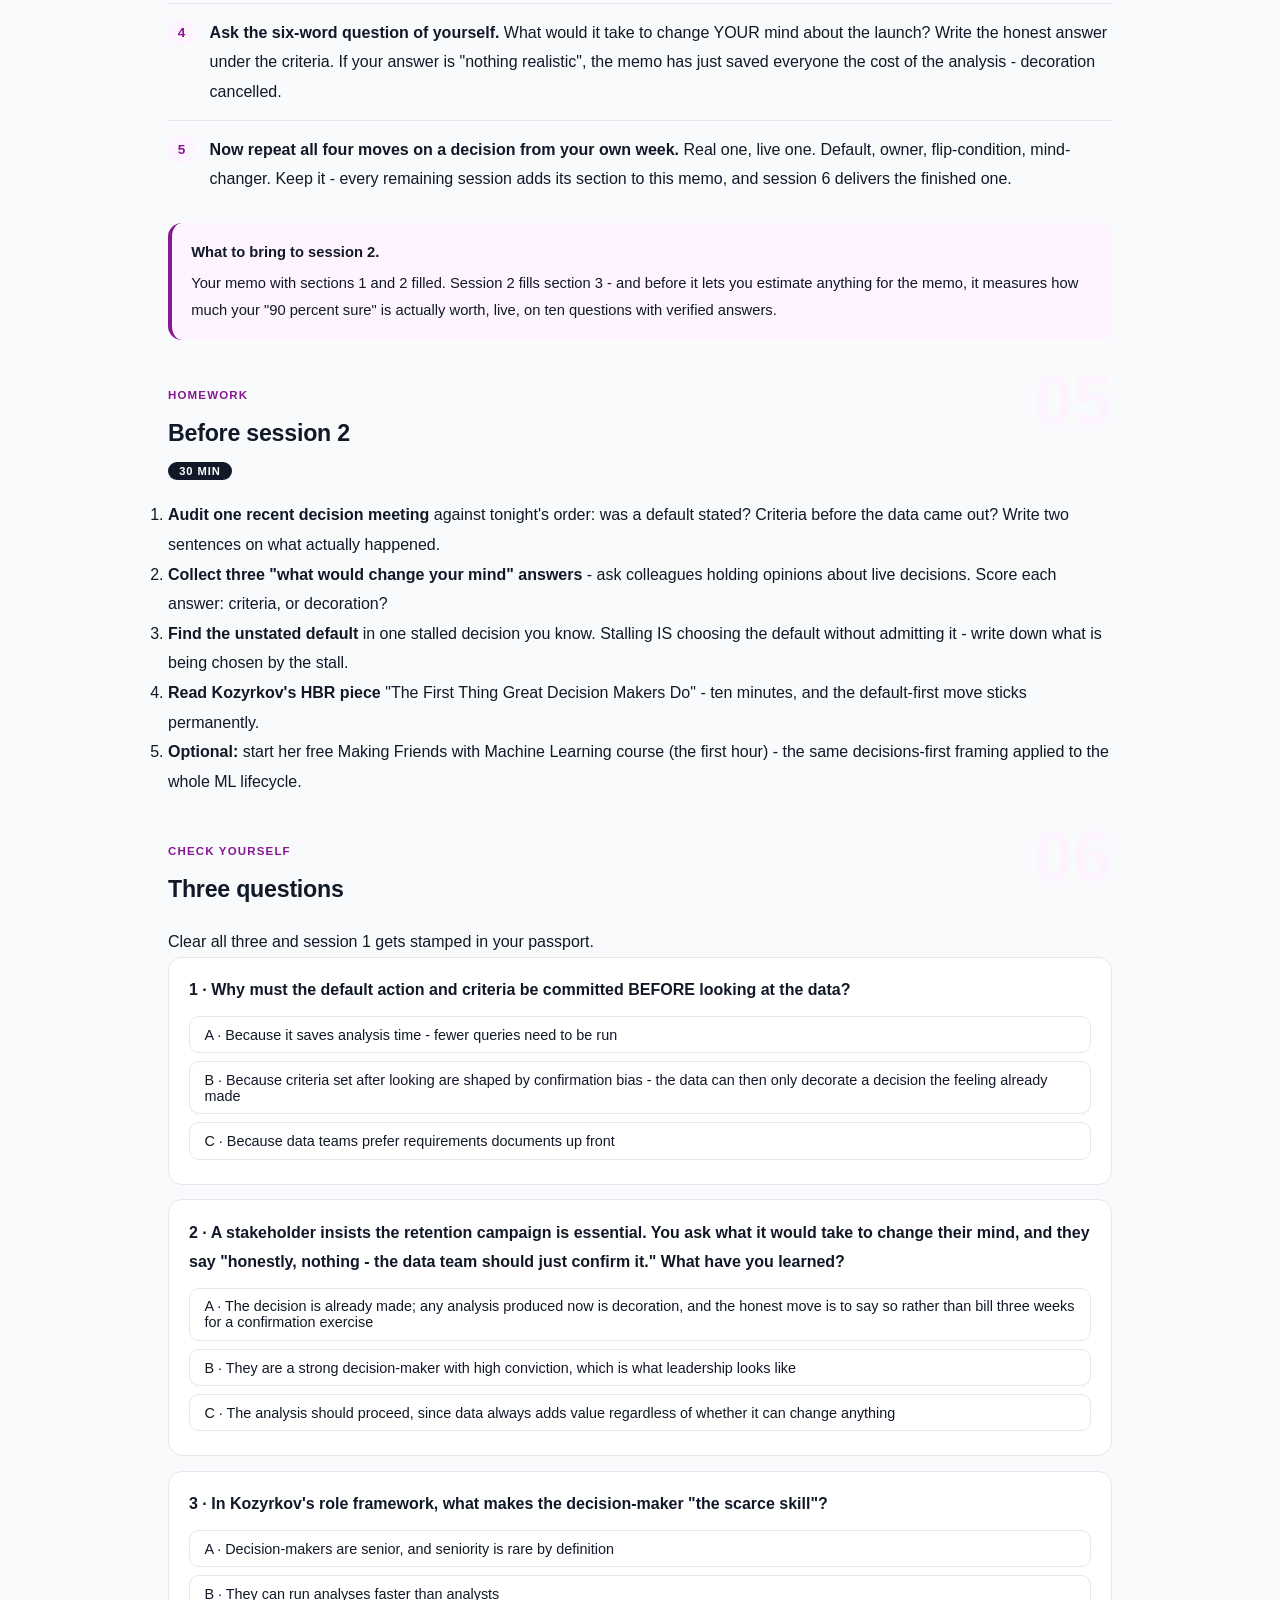
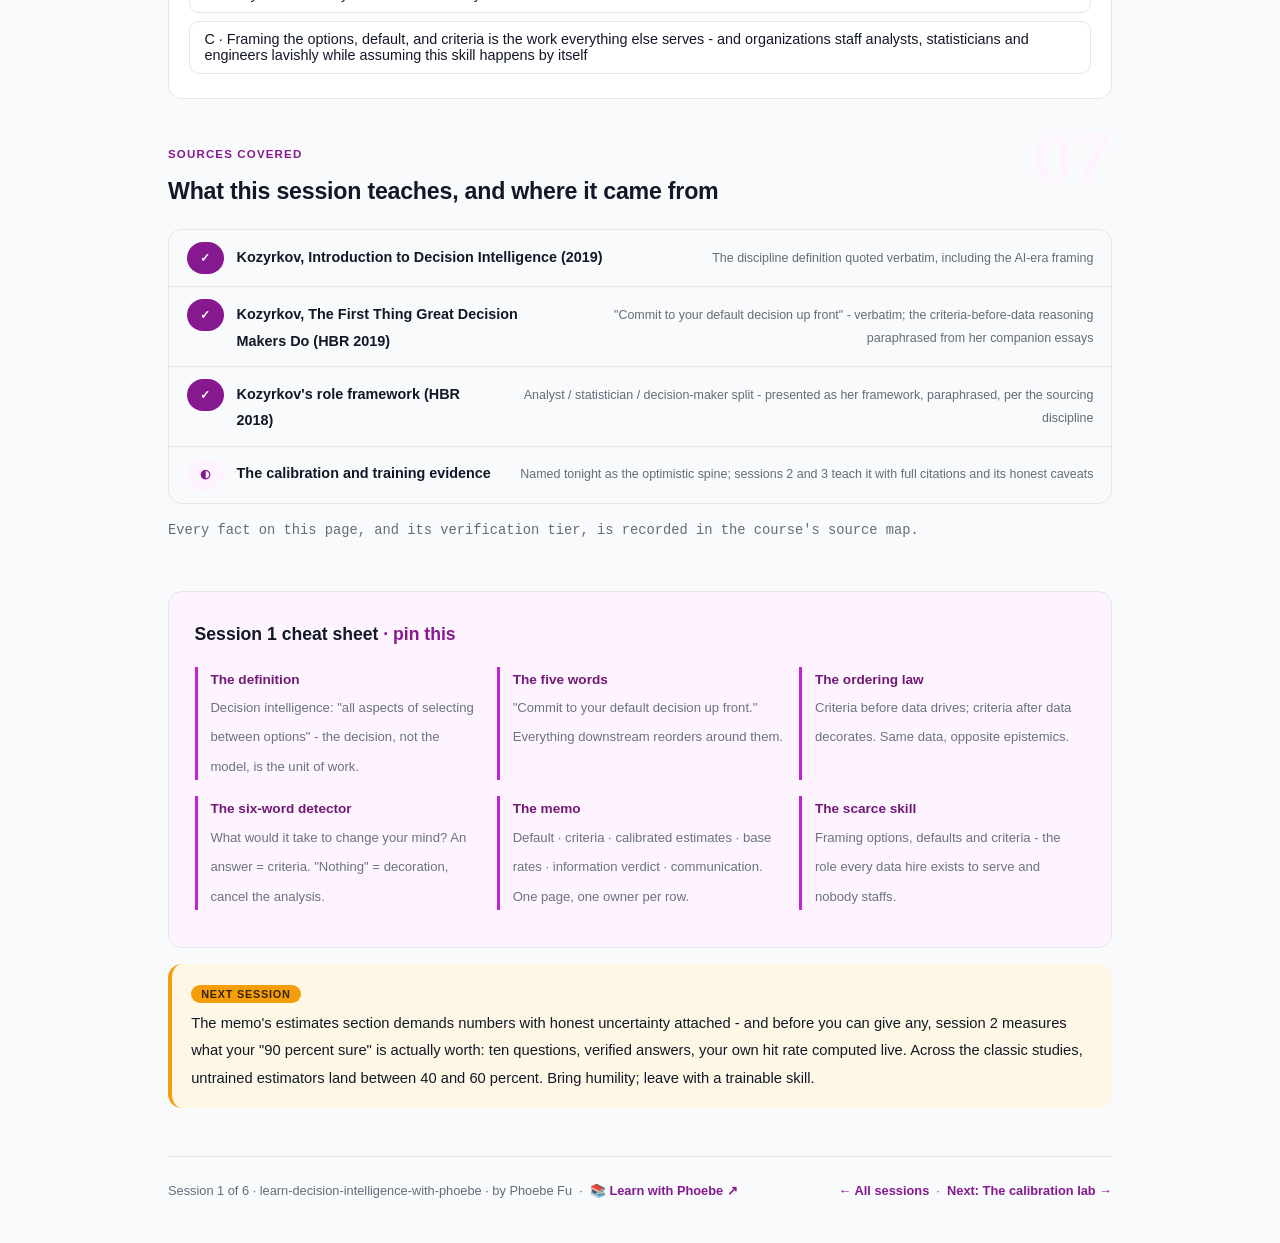
==== commit 123838b8: "Light surfaces everywhere: lightbox, cheat panel, code boxes; contrast and phone-width fixes Every d" ====
--- a/courses/01-decisions-first.html
+++ b/courses/01-decisions-first.html
@@ -19,7 +19,7 @@
 <meta name="twitter:image" content="https://phoebefu6.github.io/learn-decision-intelligence-with-phoebe/assets/og-cover.png">
 <!-- social:end -->
 <title>Session 1 · Decisions first - learn decision intelligence with phoebe</title>
-<link rel="stylesheet" href="../assets/style.css?v=3">
+<link rel="stylesheet" href="../assets/style.css?v=20">
 </head>
 <body>
 
@@ -400,6 +400,6 @@
 
 </main>
 
-<script src="../assets/app.js?v=2"></script>
+<script src="../assets/app.js?v=20"></script>
 </body>
 </html>
--- a/assets/style.css
+++ b/assets/style.css
@@ -3,21 +3,22 @@
    (CSS var names still read --indigo/--amber; they hold SQL-blue values.) */
 
 :root {
+  --faint-text: #616B7B;
   --indigo: #86198F;
   --indigo-deep: #701A75;
   --indigo-mid: #C026D3;
   --indigo-soft: #F0ABFC;
   --indigo-50: #FDF4FF;
   --ink: #111827;
-  --muted: #6B7280;
+  --muted: #656B78;
   --faint: #D1D5DB;
   --hairline: #E5E7EB;
   --amber: #F59E0B;
   --amber-ink: #3A2400;
   --amber-50: #FFF7E6;
   --paper: #F8FAFC;
-  --code-bg: #270A2B;
-  --code-ink: #F5E3F7;
+  --code-bg: #FDF4FF;
+  --code-ink: #111827;
   --radius: 14px;
 }
 
@@ -47,7 +48,7 @@
   font-size: .75rem;
   letter-spacing: .18em;
   text-transform: uppercase;
-  opacity: .85;
+  opacity: 1;
   font-weight: 600;
 }
 .masthead h1 {
@@ -58,7 +59,7 @@
   letter-spacing: -.02em;
 }
 .masthead h1 .accent { color: inherit; }
-.masthead .sub { font-size: 1.05rem; opacity: .92; max-width: 44rem; }
+.masthead .sub { font-size: 1.05rem; opacity: 1; max-width: 44rem; }
 
 .chip-row { display: flex; flex-wrap: wrap; gap: .5rem; margin-top: 1.1rem; }
 .chip {
@@ -72,7 +73,7 @@
   white-space: nowrap;
 }
 .chip.level { background: #fff; color: var(--indigo); }
-.chip.audience { background: rgba(255,255,255,.16); color: #fff; border: 1px solid rgba(255,255,255,.35); }
+.chip.audience { background: rgba(255,255,255,.08); color: #fff; border: 1px solid rgba(255,255,255,.35); }
 .chip.time { background: var(--ink); color: #fff; font-variant-numeric: tabular-nums; }
 
 
@@ -209,7 +210,7 @@
 .pill.light { background: var(--indigo-50); color: var(--indigo); }
 .pill.inkpill { background: var(--ink); color: #fff; }
 .pill.amber, .pill.peach { background: var(--amber); color: var(--amber-ink); }
-.pill.bare { color: var(--faint); }
+.pill.bare { color: var(--muted); }
 
 /* ---------- 4D grid ---------- */
 .grid-2 { display: grid; grid-template-columns: repeat(auto-fit, minmax(15rem, 1fr)); gap: .8rem; margin: .5rem 0 1rem; }
@@ -238,10 +239,11 @@
 table.clean td:first-child { font-weight: 600; }
 
 /* ---------- prompt boxes ---------- */
-.prompt-box {
+.prompt-box{
   position: relative;
-  background: var(--code-bg);
-  color: var(--code-ink);
+  background: #FDF4FF;
+  border: 1px solid #E5E7EB;
+  color: #111827;
   border-radius: var(--radius);
   padding: 1.1rem 1.2rem;
   margin: 1rem 0 1.2rem;
@@ -251,12 +253,12 @@
   white-space: pre-wrap;
   word-break: break-word;
 }
-.prompt-box .label {
+.prompt-box .label{
   position: absolute;
   top: -0.7rem;
   left: 1rem;
-  background: var(--indigo);
-  color: #fff;
+  background: #86198F;
+  color: #FFFFFF;
   font-family: "Inter", -apple-system, sans-serif;
   font-size: .68rem;
   font-weight: 700;
@@ -267,13 +269,13 @@
 }
 .prompt-box.bad .label { background: var(--faint); color: var(--ink); }
 .prompt-box.good .label { background: var(--amber); color: var(--amber-ink); }
-.copy-btn {
+.copy-btn{
   position: absolute;
   top: .7rem;
   right: .7rem;
-  background: rgba(255,255,255,.1);
-  border: 1px solid rgba(255,255,255,.25);
-  color: #fff;
+  background: #FFFFFF;
+  border: 1px solid #E5E7EB;
+  color: #111827;
   border-radius: 999px;
   padding: .25rem .8rem;
   font-size: .72rem;
@@ -282,7 +284,7 @@
   font-family: "Inter", -apple-system, sans-serif;
   transition: background .15s ease;
 }
-.copy-btn:hover { background: rgba(255,255,255,.22); }
+.copy-btn:hover { background: #E5E7EB; }
 .copy-btn.copied { background: var(--amber); border-color: var(--amber); color: var(--amber-ink); }
 
 /* ---------- demo steps ---------- */
@@ -372,11 +374,11 @@
   gap: .4rem;
 }
 
-.lightbox {
+.lightbox{
   position: fixed;
   inset: 0;
   z-index: 100;
-  background: rgba(17,24,39,.9);
+  background: rgba(248,250,252,.97);
   display: none;
   align-items: center;
   justify-content: center;
@@ -384,8 +386,10 @@
   cursor: zoom-out;
 }
 .lightbox.open { display: flex; }
-.lightbox .inner {
+.lightbox .inner{
   background: #fff;
+  border: 1px solid #E5E7EB;
+  box-shadow: 0 10px 40px rgba(17,24,39,.14);
   border-radius: var(--radius);
   padding: 2rem;
   max-width: 94vw;
@@ -393,13 +397,12 @@
   overflow: auto;
 }
 .lightbox .inner svg, .lightbox .inner img { width: min(88vw, 70rem); height: auto; }
-.lightbox .close-hint {
+.lightbox .close-hint{
   position: fixed;
   top: 1rem; right: 1.4rem;
-  color: #fff;
+  color: #111827;
   font-size: .8rem;
   font-weight: 600;
-  opacity: .8;
 }
 
 /* ---------- courses covered ---------- */
@@ -418,19 +421,20 @@
 .covered-row .note { margin-left: auto; color: var(--muted); font-size: .78rem; text-align: right; }
 
 /* ---------- cheat sheet footer ---------- */
-.cheat {
-  background: var(--ink);
-  color: #fff;
+.cheat{
+  background: #FDF4FF;
+  border: 1px solid #E5E7EB;
+  color: #111827;
   border-radius: var(--radius);
   padding: 1.6rem 1.6rem 1.3rem;
   margin-top: 3rem;
 }
 .cheat h3 { font-size: 1.1rem; margin-bottom: 1rem; }
-.cheat h3 span { color: var(--indigo-soft); }
+.cheat h3 span { color: #86198F; }
 .cheat .grid-2 { gap: 1rem; }
 .cheat .cheat-item { border-left: 3px solid var(--indigo-mid); padding-left: .8rem; }
-.cheat .cheat-item b { display: block; font-size: .85rem; color: var(--indigo-soft); }
-.cheat .cheat-item span { font-size: .82rem; opacity: .85; }
+.cheat .cheat-item b { display: block; font-size: .85rem; color: #701A75; }
+.cheat .cheat-item span { font-size: .82rem; color: #6B7280; }
 
 footer.pagefoot {
   border-top: 1px solid var(--hairline);
@@ -525,7 +529,7 @@
   margin-top: 1.1rem;
   flex-wrap: wrap;
 }
-.journey .jlabel { font-size: .7rem; font-weight: 700; text-transform: uppercase; letter-spacing: .09em; opacity: .8; margin-right: .3rem; }
+.journey .jlabel { font-size: .7rem; font-weight: 700; text-transform: uppercase; letter-spacing: .09em; opacity: 1; margin-right: .3rem; }
 .journey a {
   width: 1.7rem; height: 1.7rem;
   border-radius: 999px;
@@ -1123,7 +1127,7 @@
   transition: all .18s ease;
 }
 .pp-stamp:hover { border-color: var(--indigo-soft); }
-.pp-stamp i { font-size: 1.3rem; font-style: normal; opacity: .35; }
+.pp-stamp i { font-size: 1.3rem; font-style: normal; opacity: 1; }
 .pp-stamp b { font: 800 0.7rem Inter, sans-serif; }
 .pp-stamp.got {
   border-style: solid; border-color: var(--indigo);
@@ -1187,7 +1191,7 @@
 .dh-track { display: flex; flex-wrap: wrap; gap: 3px; }
 .dh-cell { font: 700 0.66rem ui-monospace, Menlo, monospace; padding: 3px 6px; border-radius: 5px;
   background: var(--indigo-50); color: var(--indigo-deep); transition: all .1s linear; }
-.dh-cell.rest { background: var(--paper); color: var(--faint); }
+.dh-cell.rest { background: var(--paper); color: var(--faint-text); }
 .dh-cell.now { background: var(--amber); color: var(--amber-ink); transform: scale(1.18); }
 .dh-panel { border: 1px solid var(--hairline); border-radius: var(--radius); background: #fff; overflow: hidden; }
 .dh-phead { display: flex; align-items: center; gap: 10px; flex-wrap: wrap;
@@ -1313,3 +1317,28 @@
 .di-grid input[type=range] { accent-color: var(--indigo); }
 .di-grid b { color: var(--indigo-deep); }
 @media (max-width: 720px) { .di-q { grid-template-columns: 1fr; } }
+
+/* layout-patch-3: phone-width overflow (2026-10-10) */
+.sql-bar { flex-wrap: wrap; }
+@media (max-width: 480px) {
+  .covered-row { flex-wrap: wrap; }
+  .covered-row .note { margin-left: 0; text-align: left; flex-basis: 100%; }
+  details.card summary { flex-wrap: wrap; }
+  details.card summary .mini { white-space: normal; }
+  .wk, .sqlbox, .prompt-box, pre { max-width: 100%; overflow-x: auto; }
+  .mono, code, strong, .note { overflow-wrap: anywhere; }
+  select, input[type=range], label { max-width: 100%; }
+  canvas, svg, img { max-width: 100%; height: auto; }
+  .tree-kids, .tree-node-wrap, .tree-node, .rb-night, .al-row, .gd-field, .tl-row, .sl-row { max-width: 100%; overflow-x: auto; }
+  .tl-cols, .sl-cols, .bb-cols, .ev-cols, [class$="-cols"] { grid-template-columns: 1fr !important; display: grid; }
+  .tl-cols > *, .sl-cols > *, [class$="-cols"] > * { min-width: 0; max-width: 100%; }
+  .mono { white-space: normal; }
+  .er-w, .bb-lab, .tl-lev, .sl-lev { max-width: 100%; white-space: normal; }
+}
+/* contrast-patch-2b */
+.cheat a { color: var(--indigo-deep, var(--ink)); }
+.chip.audience { background: transparent; border-color: rgba(255,255,255,.55); }
+.masthead a, .masthead .sub a { color: #fff; text-decoration: underline; text-underline-offset: 2px; }
+.prompt-box b, .prompt-box strong { color: var(--indigo-deep, var(--ink)); }
+.prompt-box span, .prompt-box em, .prompt-box i { color: inherit; }
+.pp-stamp i { color: var(--ink); }
